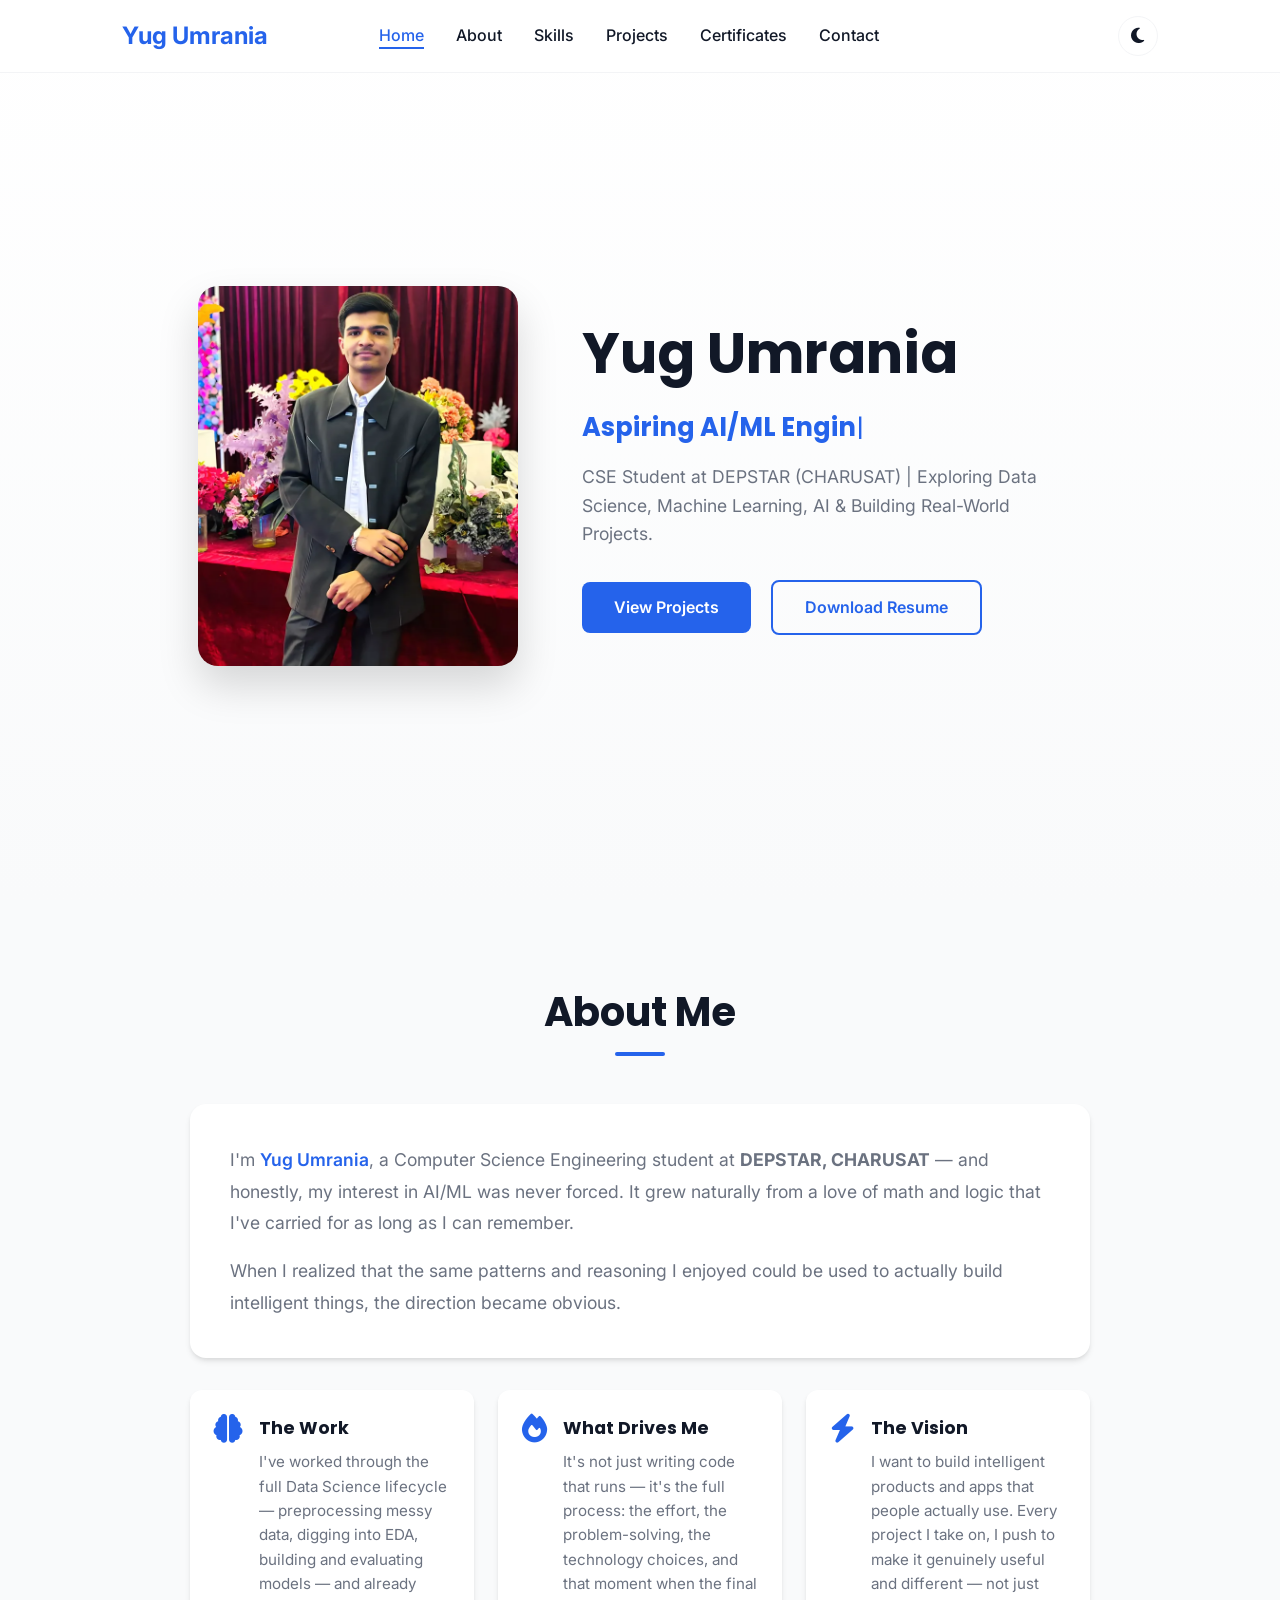
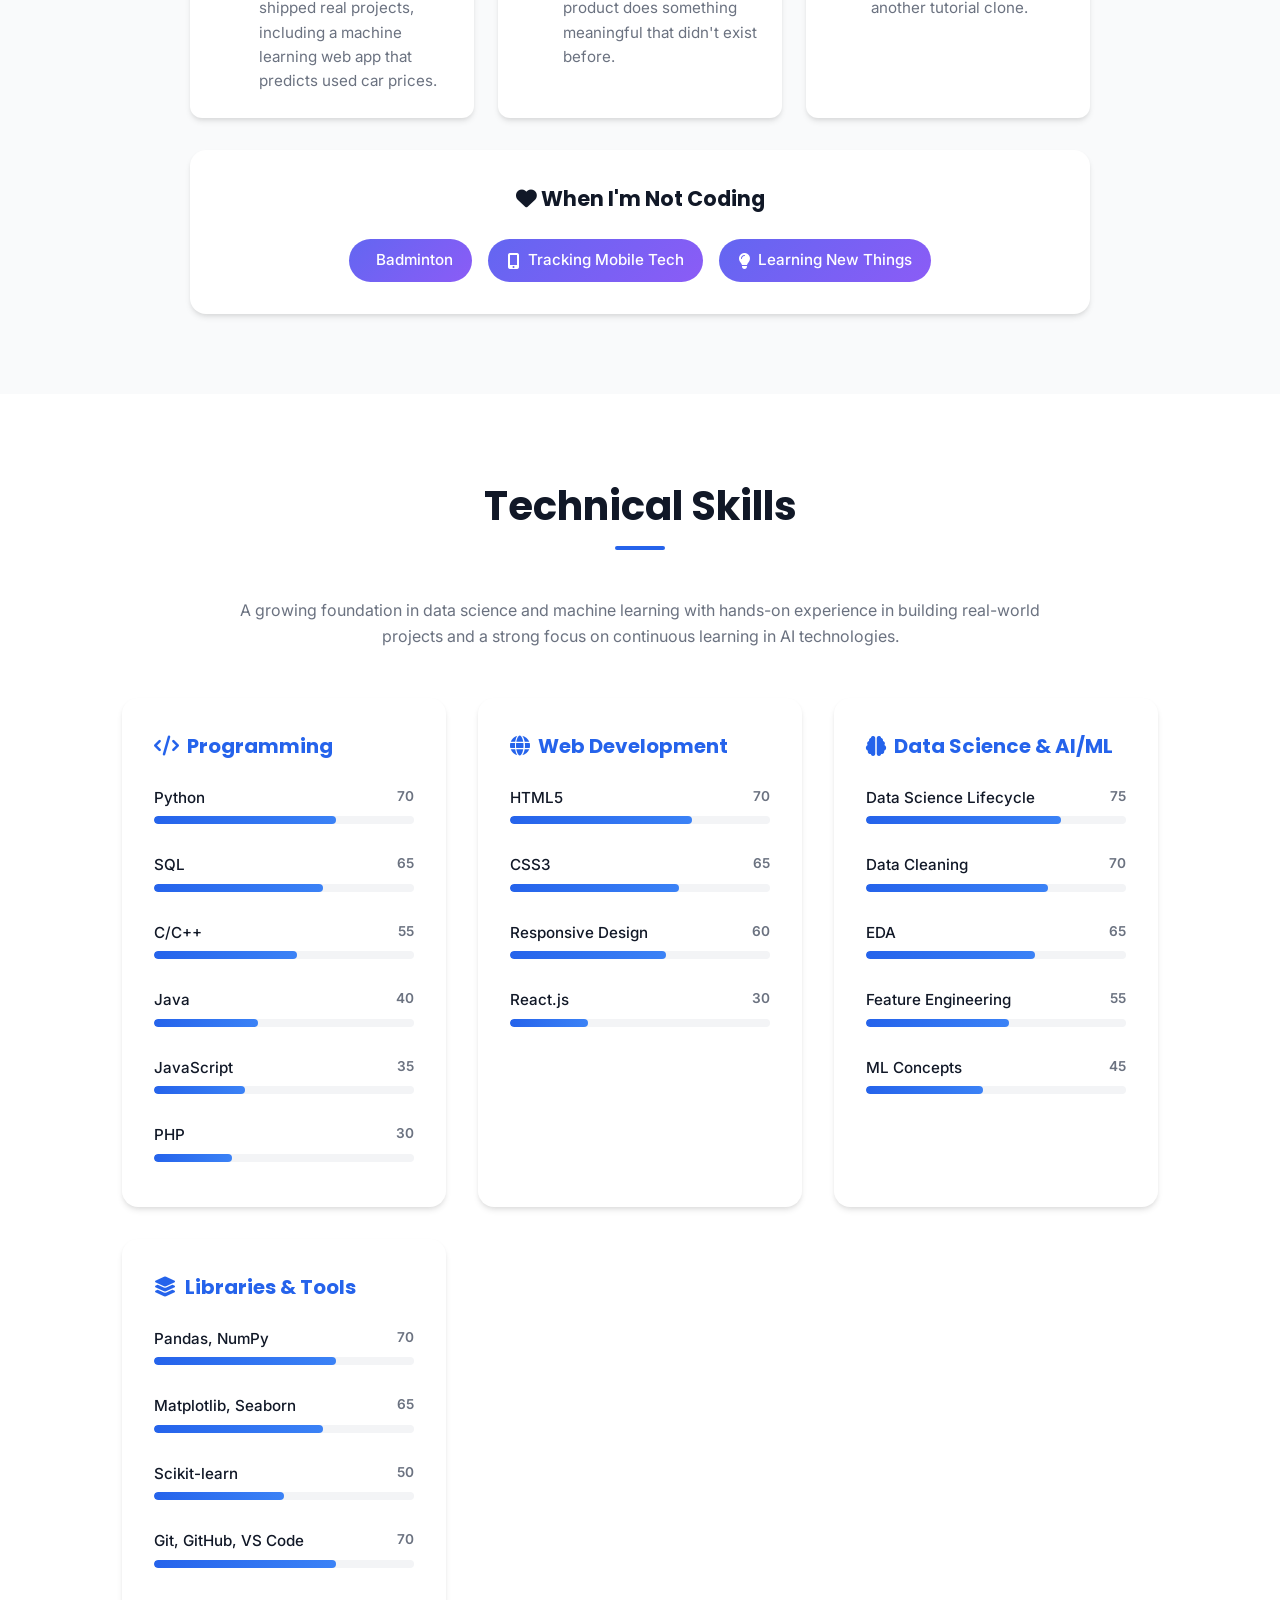
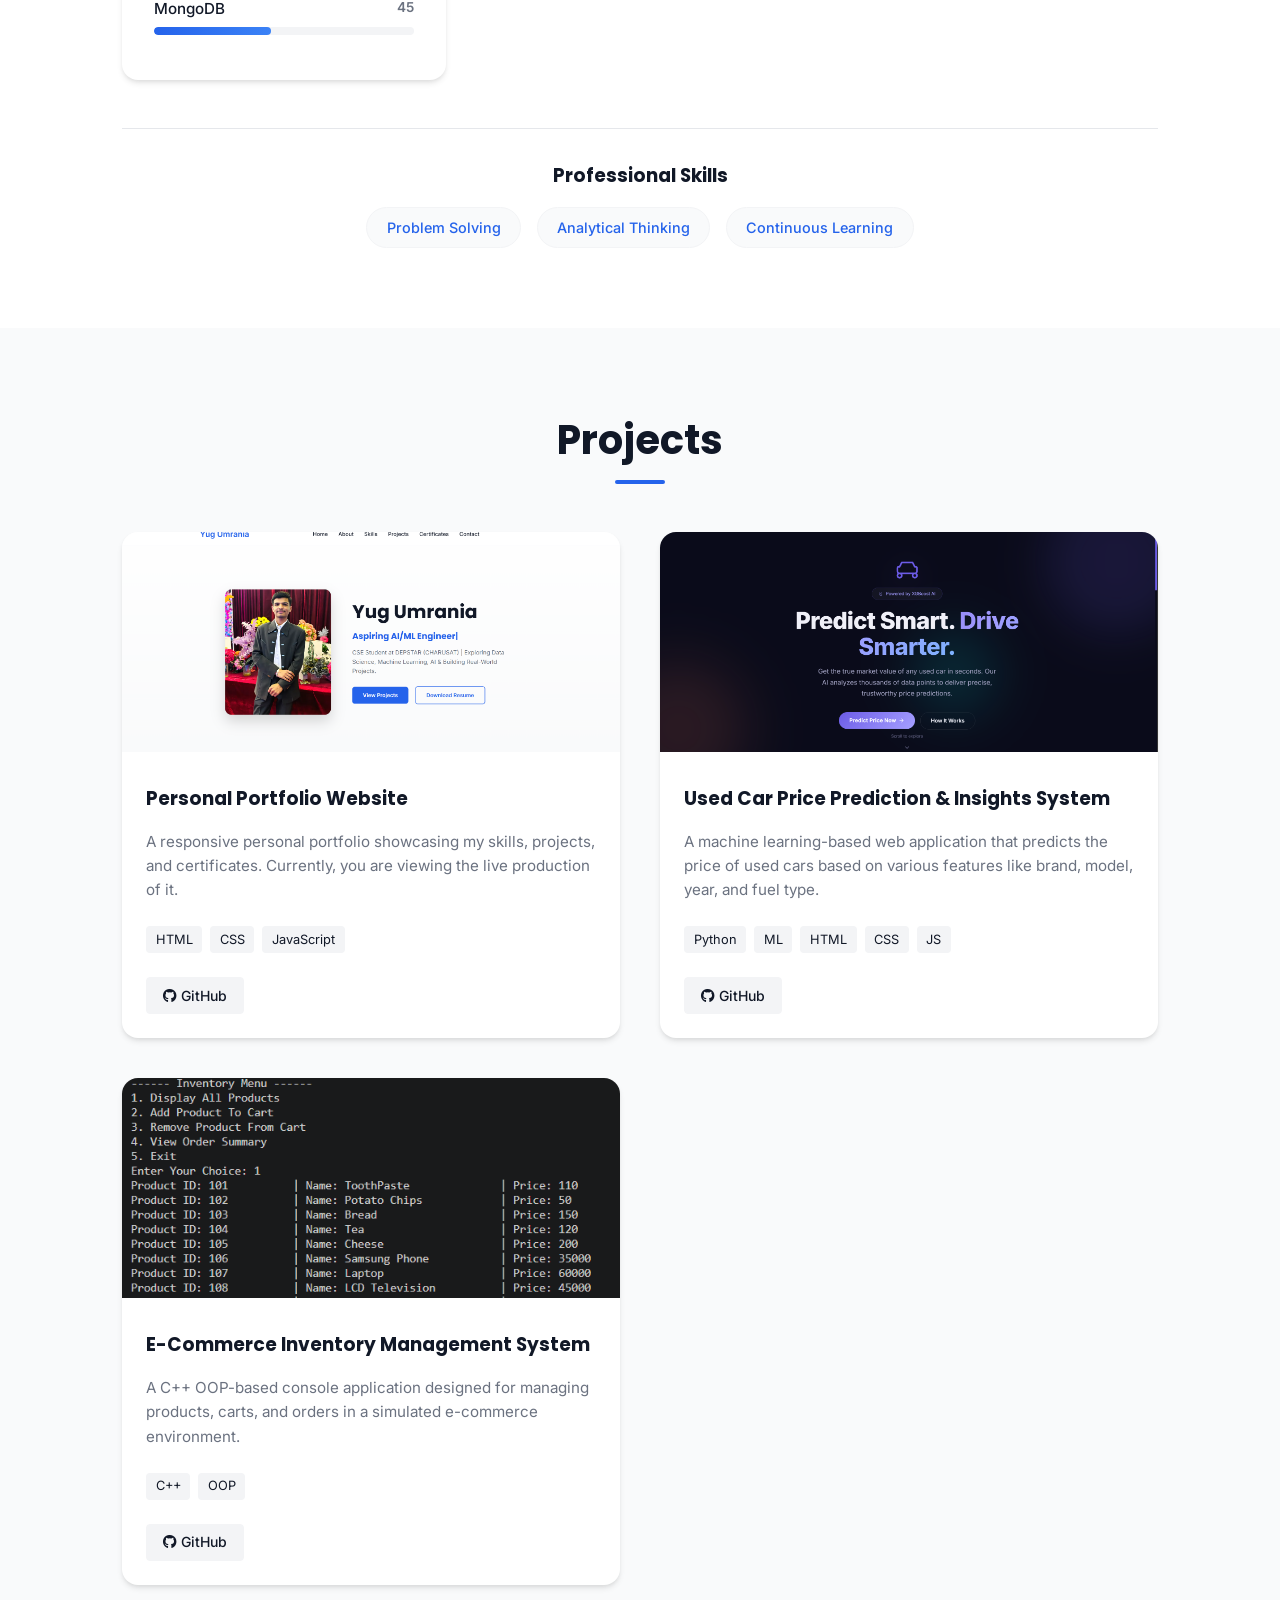
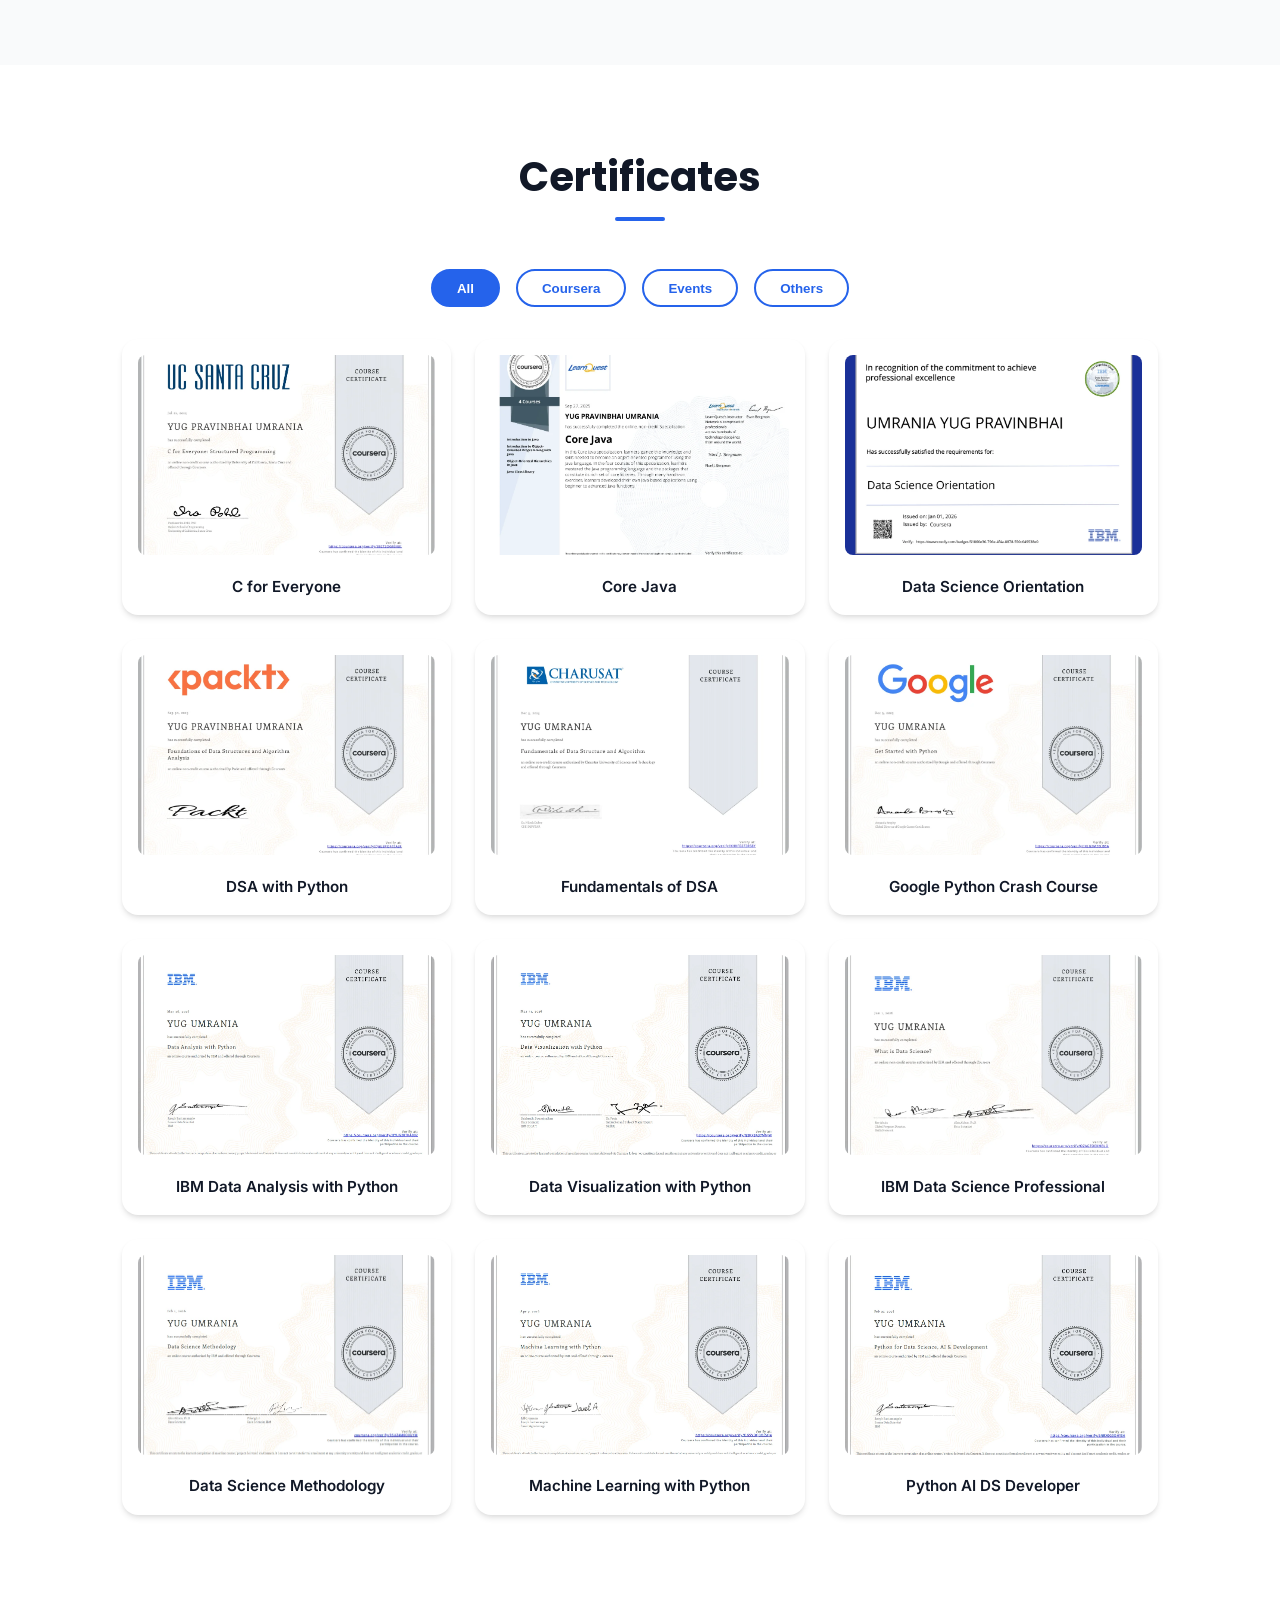
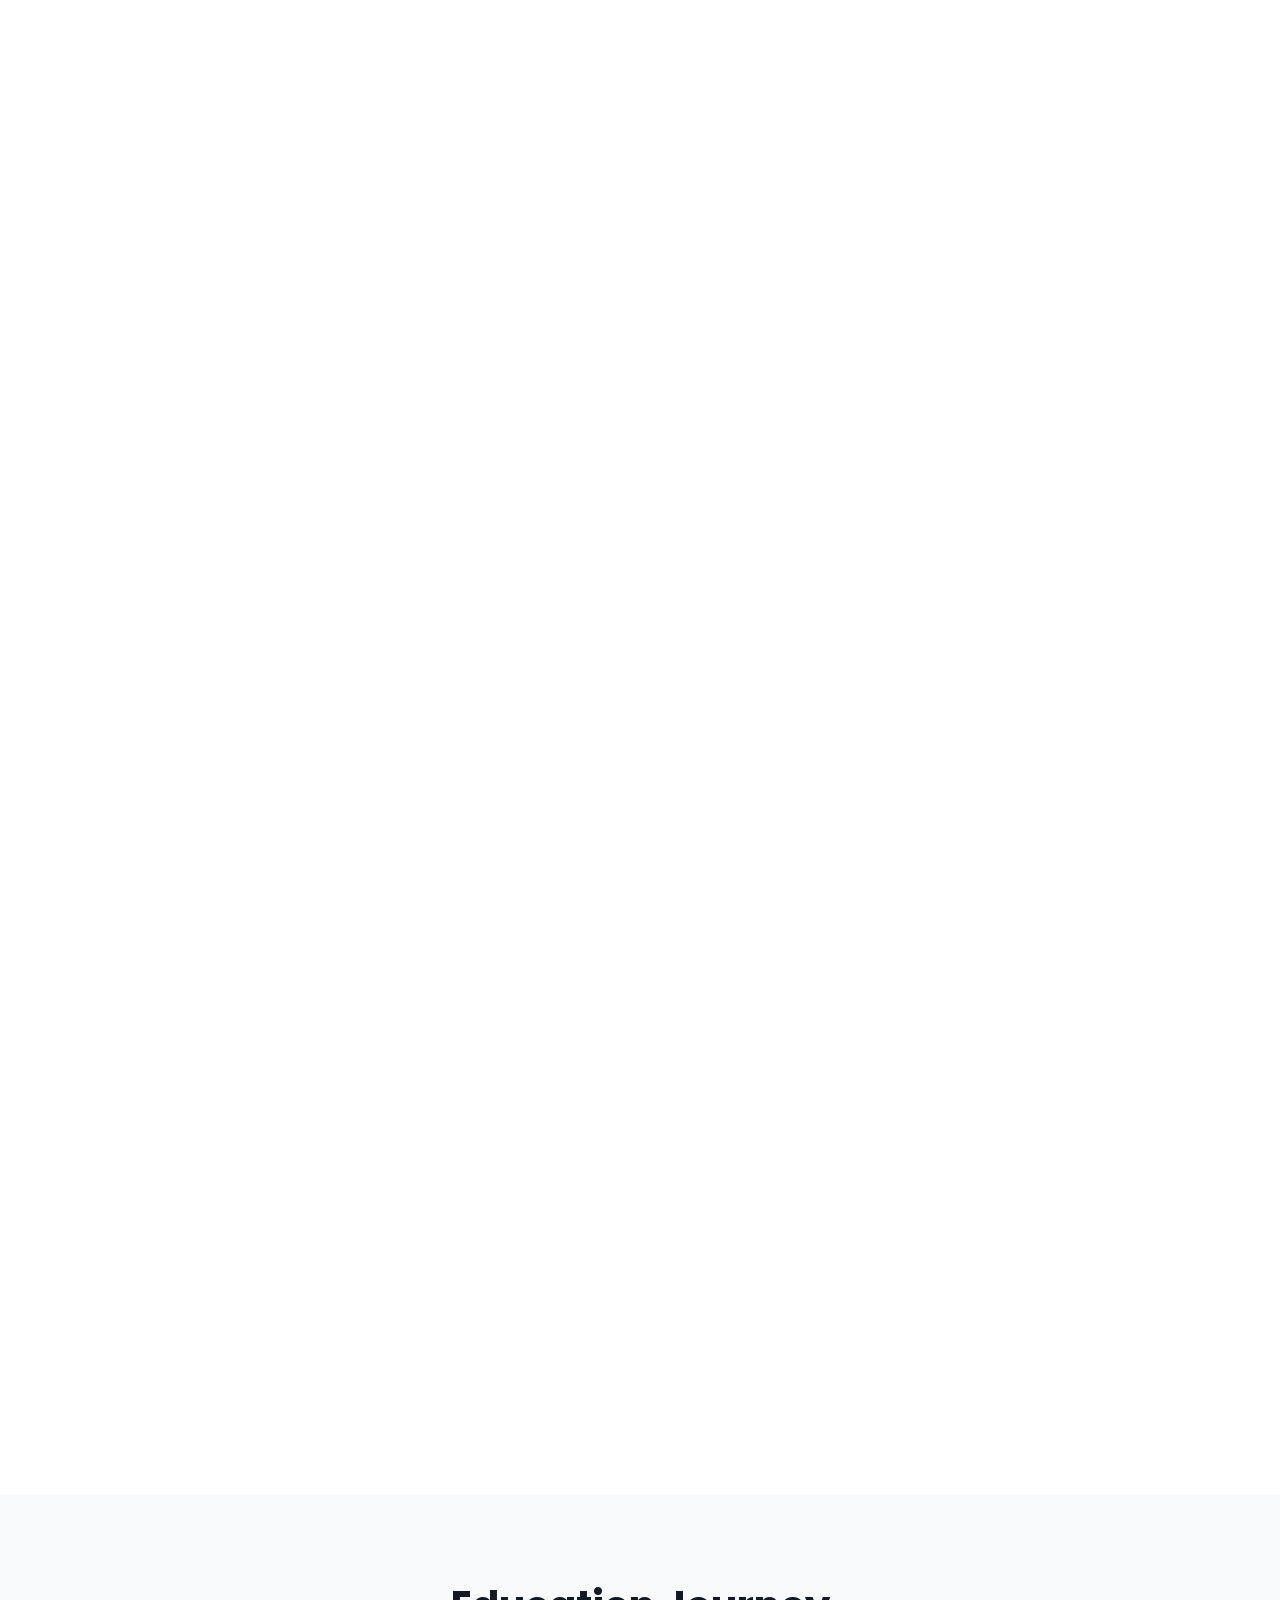
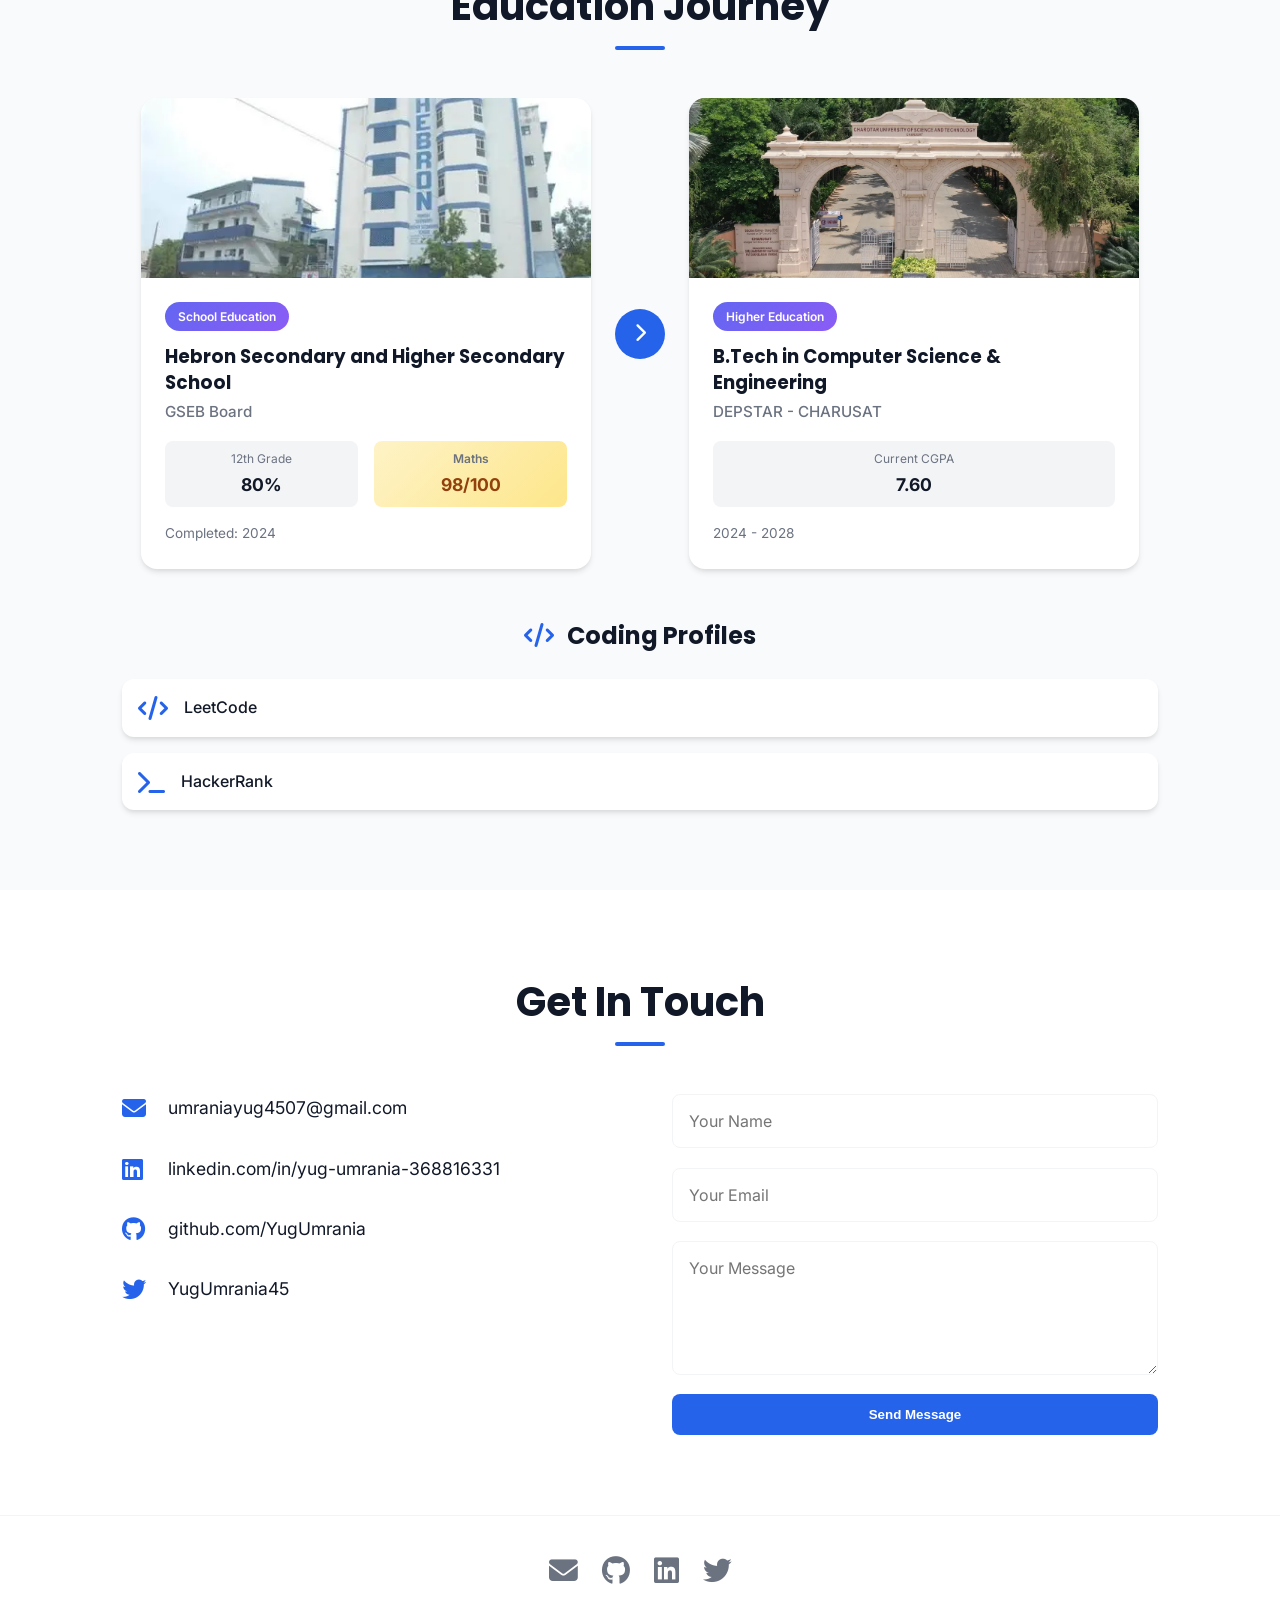
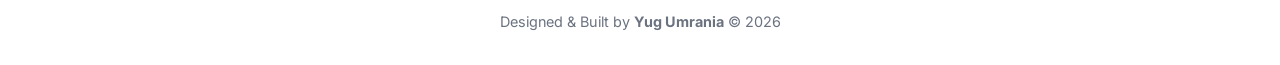
==== index.html @ 465a971e "Move index.html to root directory" ====
<!DOCTYPE html>
<html lang="en">

<head>
    <meta charset="UTF-8">
    <meta name="viewport" content="width=device-width, initial-scale=1.0">
    <title>Yug Umrania | Aspiring AI/ML Engineer</title>

    <!-- SEO Meta Tags -->
    <meta name="description"
        content="Yug Umrania - CSE Student at DEPSTAR (CHARUSAT), Aspiring AI/ML Engineer, Data Science Enthusiast. View projects, skills, and certificates.">
    <meta name="keywords"
        content="Yug Umrania, AI/ML, Data Science, Machine Learning, Portfolio, CSE, CHARUSAT, Developer">
    <meta name="author" content="Yug Umrania">
    <meta name="robots" content="index, follow">

    <!-- Open Graph / Facebook -->
    <meta property="og:type" content="website">
    <meta property="og:url" content="https://yugumrania.netlify.app/">
    <meta property="og:title" content="Yug Umrania | Aspiring AI/ML Engineer">
    <meta property="og:description"
        content="CSE Student at DEPSTAR (CHARUSAT), Aspiring AI/ML Engineer, Data Science Enthusiast. View projects, skills, and certificates.">
    <meta property="og:image" content="https://yugumrania.netlify.app/assets/images/profile.jpeg.webp">

    <!-- Twitter -->
    <meta property="twitter:card" content="summary_large_image">
    <meta property="twitter:url" content="https://yugumrania.netlify.app/">
    <meta property="twitter:title" content="Yug Umrania | Aspiring AI/ML Engineer">
    <meta property="twitter:description"
        content="CSE Student at DEPSTAR (CHARUSAT), Aspiring AI/ML Engineer, Data Science Enthusiast.">
    <meta property="twitter:image" content="https://yugumrania.netlify.app/assets/images/profile.jpeg.webp">

    <!-- Canonical URL -->
    <link rel="canonical" href="https://yugumrania.netlify.app/">
    <link rel="icon" type="image/svg+xml" href="yu-favicon.svg">
    <link rel="apple-touch-icon" href="yu-favicon.svg">
    <!-- Google Fonts -->
    <link rel="preconnect" href="https://fonts.googleapis.com">
    <link rel="preconnect" href="https://fonts.gstatic.com" crossorigin>
    <link
        href="https://fonts.googleapis.com/css2?family=Inter:wght@400;500;600&family=Poppins:wght@600;700&display=swap"
        rel="stylesheet">
    <!-- Font Awesome for Icons -->
    <link rel="stylesheet" href="https://cdnjs.cloudflare.com/ajax/libs/font-awesome/6.4.0/css/all.min.css">
    <link rel="stylesheet" href="css/style.css">
</head>

<body>

    <!-- Navbar -->
    <nav id="navbar">
        <div class="container nav-container">
            <div class="logo">Yug Umrania</div>
            <ul class="nav-links">
                <li><a href="#home">Home</a></li>
                <li><a href="#about">About</a></li>
                <li><a href="#skills">Skills</a></li>
                <li><a href="#projects">Projects</a></li>
                <li><a href="#certificates">Certificates</a></li>
                <li><a href="#contact">Contact</a></li>
            </ul>
            <div class="menu-toggle" id="mobile-menu">
                <span class="bar"></span>
                <span class="bar"></span>
                <span class="bar"></span>
            </div>
            <button class="theme-toggle" id="theme-toggle" aria-label="Toggle dark mode">
                <i class="fas fa-moon"></i>
            </button>
        </div>
    </nav>

    <!-- Hero Section -->
    <section id="home" class="hero">
        <div class="hero-container">
            <div class="hero-img">
                <img src="assets/images/profile.jpeg.webp" alt="Yug Umrania">
            </div>
            <div class="hero-content">
                <h1 class="fade-in">Yug Umrania</h1>
                <h2 class="fade-in"><span id="hero-subtitle"></span><span class="cursor">|</span></h2>
                <p class="fade-in">CSE Student at DEPSTAR (CHARUSAT) | Exploring Data Science, Machine Learning, AI &
                    Building Real-World Projects.</p>
                <div class="hero-btns fade-in">
                    <a href="#projects" class="btn btn-primary">View Projects</a>
                    <a href="assets/resume/resume.pdf" class="btn btn-secondary" download>Download Resume</a>
                </div>
            </div>
    </section>

    <!-- About Me Section -->
    <section id="about" class="about section-alt">
        <div class="container">
            <h2 class="section-title">About Me</h2>
            <div class="about-content">
                <div class="about-card">
                    <p class="about-intro">
                        I'm <span class="highlight">Yug Umrania</span>, a Computer Science Engineering student at
                        <strong>DEPSTAR, CHARUSAT</strong> — and honestly, my interest in AI/ML was never forced.
                        It grew naturally from a love of math and logic that I've carried for as long as I can remember.
                    </p>
                    <p class="about-intro">
                        When I realized that the same patterns and reasoning I enjoyed could be used to actually
                        build intelligent things, the direction became obvious.
                    </p>
                </div>

                <div class="about-highlights">
                    <div class="highlight-item">
                        <i class="fas fa-brain"></i>
                        <div>
                            <h4>The Work</h4>
                            <p>I've worked through the full Data Science lifecycle — preprocessing messy data, digging
                                into EDA, building and evaluating models — and already shipped real projects, including
                                a machine learning web app that predicts used car prices.</p>
                        </div>
                    </div>
                    <div class="highlight-item">
                        <i class="fas fa-fire"></i>
                        <div>
                            <h4>What Drives Me</h4>
                            <p>It's not just writing code that runs — it's the full process: the effort, the
                                problem-solving, the technology choices, and that moment when the final product does
                                something meaningful that didn't exist before.</p>
                        </div>
                    </div>
                    <div class="highlight-item">
                        <i class="fas fa-bolt"></i>
                        <div>
                            <h4>The Vision</h4>
                            <p>I want to build intelligent products and apps that people actually use. Every project I
                                take on, I push to make it genuinely useful and different — not just another tutorial
                                clone.</p>
                        </div>
                    </div>
                </div>

                <div class="about-interests">
                    <h3><i class="fas fa-heart"></i> When I'm Not Coding</h3>
                    <div class="interest-tags">
                        <span class="interest-tag"><i class="fas fa-badminton"></i> Badminton</span>
                        <span class="interest-tag"><i class="fas fa-mobile-alt"></i> Tracking Mobile Tech</span>
                        <span class="interest-tag"><i class="fas fa-lightbulb"></i> Learning New Things</span>
                    </div>
                </div>
            </div>
        </div>
    </section>

    <!-- Skills Section -->
    <section id="skills" class="skills section">
        <div class="container">
            <h2 class="section-title">Technical Skills</h2>
            <p class="skills-subtitle">A growing foundation in data science and machine learning with hands-on
                experience in building real-world projects and a strong focus on continuous learning in AI technologies.
            </p>

            <div class="skills-grid">
                <!-- Programming -->
                <div class="skill-card">
                    <h3><i class="fas fa-code"></i> Programming</h3>
                    <ul class="skill-list">
                        <li>
                            <span class="skill-name" data-progress="70">Python</span>
                            <div class="skill-bar">
                                <div class="skill-progress" data-progress="70"></div>
                            </div>
                        </li>
                        <li>
                            <span class="skill-name" data-progress="65">SQL</span>
                            <div class="skill-bar">
                                <div class="skill-progress" data-progress="65"></div>
                            </div>
                        </li>
                        <li>
                            <span class="skill-name" data-progress="55">C/C++</span>
                            <div class="skill-bar">
                                <div class="skill-progress" data-progress="55"></div>
                            </div>
                        </li>
                        <li>
                            <span class="skill-name" data-progress="40">Java</span>
                            <div class="skill-bar">
                                <div class="skill-progress" data-progress="40"></div>
                            </div>
                        </li>
                        <li>
                            <span class="skill-name" data-progress="35">JavaScript</span>
                            <div class="skill-bar">
                                <div class="skill-progress" data-progress="35"></div>
                            </div>
                        </li>
                        <li>
                            <span class="skill-name" data-progress="30">PHP</span>
                            <div class="skill-bar">
                                <div class="skill-progress" data-progress="30"></div>
                            </div>
                        </li>
                    </ul>
                </div>

                <!-- Web Dev -->
                <div class="skill-card">
                    <h3><i class="fas fa-globe"></i> Web Development</h3>
                    <ul class="skill-list">
                        <li>
                            <span class="skill-name" data-progress="70">HTML5</span>
                            <div class="skill-bar">
                                <div class="skill-progress" data-progress="70"></div>
                            </div>
                        </li>
                        <li>
                            <span class="skill-name" data-progress="65">CSS3</span>
                            <div class="skill-bar">
                                <div class="skill-progress" data-progress="65"></div>
                            </div>
                        </li>
                        <li>
                            <span class="skill-name" data-progress="60">Responsive Design</span>
                            <div class="skill-bar">
                                <div class="skill-progress" data-progress="60"></div>
                            </div>
                        </li>
                        <li>
                            <span class="skill-name" data-progress="30">React.js</span>
                            <div class="skill-bar">
                                <div class="skill-progress" data-progress="30"></div>
                            </div>
                        </li>
                    </ul>
                </div>

                <!-- Data Science -->
                <div class="skill-card">
                    <h3><i class="fas fa-brain"></i> Data Science & AI/ML</h3>
                    <ul class="skill-list">
                        <li>
                            <span class="skill-name" data-progress="75">Data Science Lifecycle</span>
                            <div class="skill-bar">
                                <div class="skill-progress" data-progress="75"></div>
                            </div>
                        </li>
                        <li>
                            <span class="skill-name" data-progress="70">Data Cleaning</span>
                            <div class="skill-bar">
                                <div class="skill-progress" data-progress="70"></div>
                            </div>
                        </li>
                        <li>
                            <span class="skill-name" data-progress="65">EDA</span>
                            <div class="skill-bar">
                                <div class="skill-progress" data-progress="65"></div>
                            </div>
                        </li>
                        <li>
                            <span class="skill-name" data-progress="55">Feature Engineering</span>
                            <div class="skill-bar">
                                <div class="skill-progress" data-progress="55"></div>
                            </div>
                        </li>
                        <li>
                            <span class="skill-name" data-progress="45">ML Concepts</span>
                            <div class="skill-bar">
                                <div class="skill-progress" data-progress="45"></div>
                            </div>
                        </li>
                    </ul>
                </div>

                <!-- Libraries -->
                <div class="skill-card">
                    <h3><i class="fas fa-layer-group"></i> Libraries & Tools</h3>
                    <ul class="skill-list">
                        <li>
                            <span class="skill-name" data-progress="70">Pandas, NumPy</span>
                            <div class="skill-bar">
                                <div class="skill-progress" data-progress="70"></div>
                            </div>
                        </li>
                        <li>
                            <span class="skill-name" data-progress="65">Matplotlib, Seaborn</span>
                            <div class="skill-bar">
                                <div class="skill-progress" data-progress="65"></div>
                            </div>
                        </li>
                        <li>
                            <span class="skill-name" data-progress="50">Scikit-learn</span>
                            <div class="skill-bar">
                                <div class="skill-progress" data-progress="50"></div>
                            </div>
                        </li>
                        <li>
                            <span class="skill-name" data-progress="70">Git, GitHub, VS Code</span>
                            <div class="skill-bar">
                                <div class="skill-progress" data-progress="70"></div>
                            </div>
                        </li>
                        <li>
                            <span class="skill-name" data-progress="45">MongoDB</span>
                            <div class="skill-bar">
                                <div class="skill-progress" data-progress="45"></div>
                            </div>
                        </li>
                    </ul>
                </div>
            </div>

            <div class="professional-skills">
                <h3>Professional Skills</h3>
                <div class="skill-tags">
                    <span>Problem Solving</span>
                    <span>Analytical Thinking</span>
                    <span>Continuous Learning</span>
                </div>
            </div>
        </div>
    </section>

    <!-- Projects Section -->
    <section id="projects" class="projects section-alt">
        <div class="container">
            <h2 class="section-title">Projects</h2>
            <div class="projects-grid">
                <!-- Project 3 - Portfolio -->
                <div class="project-card">
                    <div class="project-img">
                        <img src="assets/images/Portfolio_image.png" alt="Portfolio Website">
                    </div>
                    <div class="project-info">
                        <h3>Personal Portfolio Website</h3>
                        <p>A responsive personal portfolio showcasing my skills, projects, and certificates. Currently,
                            you are viewing the live production of it.</p>
                        <div class="tech-stack">
                            <span>HTML</span><span>CSS</span><span>JavaScript</span>
                        </div>
                        <div class="project-links">
                            <a href="https://github.com/YugUmrania/portfolio" class="btn-small"><i
                                    class="fab fa-github"></i> GitHub</a>
                        </div>
                    </div>
                </div>
                <!-- Project 2 -->
                <div class="project-card">
                    <div class="project-img">
                        <img src="assets/images/project_cardeal.png" alt="Used Car Prediction Project">
                    </div>
                    <div class="project-info">
                        <h3>Used Car Price Prediction & Insights System</h3>
                        <p>A machine learning-based web application that predicts the price of used cars based on
                            various features like brand, model, year, and fuel type.</p>
                        <div class="tech-stack">
                            <span>Python</span><span>ML</span><span>HTML</span><span>CSS</span><span>JS</span>
                        </div>
                        <div class="project-links">
                            <a href="https://github.com/YugUmrania/Used-Car-Price-Prediction-and-Insights-System"
                                class="btn-small"><i class="fab fa-github"></i> GitHub</a>
                        </div>
                    </div>
                </div>
                <!-- Project 1 -->
                <div class="project-card">
                    <div class="project-img">
                        <img src="assets/images/E_Commerce.png" alt="Inventory Management Project">
                    </div>
                    <div class="project-info">
                        <h3>E-Commerce Inventory Management System</h3>
                        <p>A C++ OOP-based console application designed for managing products, carts, and orders in a
                            simulated e-commerce environment.</p>
                        <div class="tech-stack">
                            <span>C++</span><span>OOP</span>
                        </div>
                        <div class="project-links">
                            <a href="https://github.com/YugUmrania/E---Commerce-Inventory-Management-System"
                                class="btn-small"><i class="fab fa-github"></i> GitHub</a>
                        </div>
                    </div>
                </div>
            </div>
        </div>
    </section>

    <!-- Certificates Section -->
    <section id="certificates" class="certificates section">
        <div class="container">
            <h2 class="section-title">Certificates</h2>
            <div class="cert-filter">
                <button class="filter-btn active" data-filter="all">All</button>
                <button class="filter-btn" data-filter="coursera">Coursera</button>
                <button class="filter-btn" data-filter="events">Events</button>
                <button class="filter-btn" data-filter="others">Others</button>
            </div>
            <div class="cert-grid">
                <!-- Coursera Certificates -->
                <div class="cert-card" data-category="coursera">
                    <img src="assets/images/certificates/Coursera/C_for_Everyone.png.webp" loading="lazy"
                        alt="C for Everyone" onclick="openLightbox(this)">
                    <div class="cert-name">C for Everyone</div>
                </div>
                <div class="cert-card" data-category="coursera">
                    <img src="assets/images/certificates/Coursera/Core Java.png.webp" loading="lazy" alt="Core Java"
                        onclick="openLightbox(this)">
                    <div class="cert-name">Core Java</div>
                </div>
                <div class="cert-card" data-category="coursera">
                    <img src="assets/images/certificates/Coursera/DS_orientation.png.webp" loading="lazy"
                        alt="DS Orientation" onclick="openLightbox(this)">
                    <div class="cert-name">Data Science Orientation</div>
                </div>
                <div class="cert-card" data-category="coursera">
                    <img src="assets/images/certificates/Coursera/DSA_packt.png.webp" loading="lazy" alt="DSA Packt"
                        onclick="openLightbox(this)">
                    <div class="cert-name">DSA with Python</div>
                </div>
                <div class="cert-card" data-category="coursera">
                    <img src="assets/images/certificates/Coursera/funda_dsa.png.webp" loading="lazy"
                        alt="Fundamentals of DSA" onclick="openLightbox(this)">
                    <div class="cert-name">Fundamentals of DSA</div>
                </div>
                <div class="cert-card" data-category="coursera">
                    <img src="assets/images/certificates/Coursera/Google_get_started_python.png.webp" loading="lazy"
                        alt="Google Python" onclick="openLightbox(this)">
                    <div class="cert-name">Google Python Crash Course</div>
                </div>
                <div class="cert-card" data-category="coursera">
                    <img src="assets/images/certificates/Coursera/IBM_data_analysis_py.png.webp" loading="lazy"
                        alt="IBM Data Analysis" onclick="openLightbox(this)">
                    <div class="cert-name">IBM Data Analysis with Python</div>
                </div>
                <div class="cert-card" data-category="coursera">
                    <img src="assets/images/certificates/Coursera/IBM_data_visual_py.png.webp" loading="lazy"
                        alt="IBM Data Visualization" onclick="openLightbox(this)">
                    <div class="cert-name">Data Visualization with Python</div>
                </div>
                <div class="cert-card" data-category="coursera">
                    <img src="assets/images/certificates/Coursera/IBM_dataScience.png.webp" loading="lazy"
                        alt="IBM Data Science" onclick="openLightbox(this)">
                    <div class="cert-name">IBM Data Science Professional</div>
                </div>
                <div class="cert-card" data-category="coursera">
                    <img src="assets/images/certificates/Coursera/IBM_ds_methodolgy.png.webp" loading="lazy"
                        alt="IBM DS Methodology" onclick="openLightbox(this)">
                    <div class="cert-name">Data Science Methodology</div>
                </div>
                <div class="cert-card" data-category="coursera">
                    <img src="assets/images/certificates/Coursera/IBM_ML_with_py.png.webp" loading="lazy"
                        alt="IBM ML with Python" onclick="openLightbox(this)">
                    <div class="cert-name">Machine Learning with Python</div>
                </div>
                <div class="cert-card" data-category="coursera">
                    <img src="assets/images/certificates/Coursera/IBM_py_ai_ds_develop.png.webp" loading="lazy"
                        alt="IBM AI DS Developer" onclick="openLightbox(this)">
                    <div class="cert-name">Python AI DS Developer</div>
                </div>
                <div class="cert-card" data-category="coursera">
                    <img src="assets/images/certificates/Coursera/IBM_py_projectds.png.webp" loading="lazy"
                        alt="IBM Project DS" onclick="openLightbox(this)">
                    <div class="cert-name">Python for Data Science Project</div>
                </div>
                <div class="cert-card" data-category="coursera">
                    <img src="assets/images/certificates/Coursera/IBM_tools_for_ds.png.webp" loading="lazy"
                        alt="IBM Tools for DS" onclick="openLightbox(this)">
                    <div class="cert-name">Tools for Data Science</div>
                </div>
                <div class="cert-card" data-category="coursera">
                    <img src="assets/images/certificates/Coursera/SE.png.webp" loading="lazy" alt="Software Engineering"
                        onclick="openLightbox(this)">
                    <div class="cert-name">Software Engineering</div>
                </div>
                <div class="cert-card" data-category="coursera">
                    <img src="assets/images/certificates/Coursera/Webapp_built_PHP.png.webp" loading="lazy"
                        alt="Web App with PHP" onclick="openLightbox(this)">
                    <div class="cert-name">Web App with PHP</div>
                </div>

                <!-- Events Certificates -->
                <div class="cert-card" data-category="events">
                    <img src="assets/images/certificates/Events/AI-Workshop.png.webp" loading="lazy" alt="AI Workshop"
                        onclick="openLightbox(this)">
                    <div class="cert-name">AI Workshop</div>
                </div>
                <div class="cert-card" data-category="events">
                    <img src="assets/images/certificates/Events/Beam_Bender_NonTech.png.webp" loading="lazy"
                        alt="Beam Bender NonTech" onclick="openLightbox(this)">
                    <div class="cert-name">Beam Bender Non-Tech</div>
                </div>
                <div class="cert-card" data-category="events">
                    <img src="assets/images/certificates/Events/Code_Quest.png.webp" loading="lazy" alt="Code Quest"
                        onclick="openLightbox(this)">
                    <div class="cert-name">Code Quest</div>
                </div>
                <div class="cert-card" data-category="events">
                    <img src="assets/images/certificates/Events/Quantum_Computing.png.webp" loading="lazy"
                        alt="Quantum Computing" onclick="openLightbox(this)">
                    <div class="cert-name">Quantum Computing</div>
                </div>

                <!-- Others Certificates -->
                <div class="cert-card" data-category="others">
                    <img src="assets/images/certificates/Others Certificate/AVLON_Cullinary_art.png.webp" loading="lazy"
                        alt="Culinary Art" onclick="openLightbox(this)">
                    <div class="cert-name">Culinary Arts</div>
                </div>
                <div class="cert-card" data-category="others">
                    <img src="assets/images/certificates/Others Certificate/Bug_arena.png.webp" loading="lazy"
                        alt="Bug Arena" onclick="openLightbox(this)">
                    <div class="cert-name">Bug Arena</div>
                </div>
                <div class="cert-card" data-category="others">
                    <img src="assets/images/certificates/Others Certificate/Edunet_Foundation_Greenskills_AI.png.webp"
                        loading="lazy" alt="Edunet AI" onclick="openLightbox(this)">
                    <div class="cert-name">Edunet AI Foundation</div>
                </div>
                <div class="cert-card" data-category="others">
                    <img src="assets/images/certificates/Others Certificate/LINGAYS_Banking_Finance.png.webp"
                        loading="lazy" alt="Banking & Finance" onclick="openLightbox(this)">
                    <div class="cert-name">Banking & Finance</div>
                </div>
                <div class="cert-card" data-category="others">
                    <img src="assets/images/certificates/Others Certificate/SQL_Island.png.webp" loading="lazy"
                        alt="SQL Island" onclick="openLightbox(this)">
                    <div class="cert-name">SQL Island</div>
                </div>
                <div class="cert-card" data-category="others">
                    <img src="assets/images/certificates/Others Certificate/Tata_Crucible.png.webp" loading="lazy"
                        alt="Tata Crucible" onclick="openLightbox(this)">
                    <div class="cert-name">Tata Crucible</div>
                </div>
                <div class="cert-card" data-category="others">
                    <img src="assets/images/certificates/Others Certificate/Unstop_management.png.webp" loading="lazy"
                        alt="Unstop Management" onclick="openLightbox(this)">
                    <div class="cert-name">Unstop Management</div>
                </div>
            </div>
        </div>
    </section>

    <!-- Lightbox for certificate viewing -->
    <div class="lightbox" id="lightbox" onclick="closeLightbox()">
        <img id="lightbox-img" src="" alt="Certificate">
    </div>

    <!-- Education & Coding Profiles -->
    <section id="education" class="education section-alt">
        <div class="container">
            <h2 class="section-title">Education Journey</h2>

            <div class="education-horizontal">
                <!-- School -->
                <div class="edu-card-full">
                    <div class="edu-img-full">
                        <img src="assets/images/Hebron_School.webp" alt="Hebron Secondary and Higher Secondary School">
                    </div>
                    <div class="edu-info-full">
                        <span class="edu-badge">School Education</span>
                        <h3>Hebron Secondary and Higher Secondary School</h3>
                        <p class="edu-sub">GSEB Board</p>
                        <div class="edu-stats">
                            <div class="stat-item">
                                <span class="stat-label">12th Grade</span>
                                <span class="stat-value">80%</span>
                            </div>
                            <div class="stat-item highlight">
                                <span class="stat-label">Maths</span>
                                <span class="stat-value">98/100</span>
                            </div>
                        </div>
                        <p class="edu-date">Completed: 2024</p>
                    </div>
                </div>

                <!-- Arrow -->
                <div class="edu-arrow">
                    <i class="fas fa-chevron-right"></i>
                </div>

                <!-- College -->
                <div class="edu-card-full">
                    <div class="edu-img-full">
                        <img src="assets/images/CHARUSAT_GATE.webp" alt="DEPSTAR - CHARUSAT">
                    </div>
                    <div class="edu-info-full">
                        <span class="edu-badge">Higher Education</span>
                        <h3>B.Tech in Computer Science & Engineering</h3>
                        <p class="edu-sub">DEPSTAR - CHARUSAT</p>
                        <div class="edu-stats">
                            <div class="stat-item">
                                <span class="stat-label">Current CGPA</span>
                                <span class="stat-value">7.60</span>
                            </div>
                        </div>
                        <p class="edu-date">2024 - 2028</p>
                    </div>
                </div>
            </div>

            <div class="coding-profiles">
                <h3><i class="fas fa-code"></i> Coding Profiles</h3>
                <div class="profile-links">
                    <a href="https://leetcode.com/u/YugUmrania07" target="_blank" class="profile-badge"><i
                            class="fas fa-code"></i> LeetCode</a>
                    <a href="https://hackerrank.com/profile/24dcs140" target="_blank" class="profile-badge"><i
                            class="fas fa-terminal"></i> HackerRank</a>
                </div>
            </div>
        </div>
    </section>

    <!-- Contact Section -->
    <section id="contact" class="contact section">
        <div class="container">
            <h2 class="section-title">Get In Touch</h2>
            <div class="contact-wrapper">
                <div class="contact-info">
                    <div class="info-item">
                        <i class="fas fa-envelope"></i>
                        <span>umraniayug4507@gmail.com</span>
                    </div>
                    <div class="info-item">
                        <i class="fab fa-linkedin"></i>
                        <a href="https://linkedin.com/in/yug-umrania-368816331"
                            target="_blank">linkedin.com/in/yug-umrania-368816331</a>
                    </div>
                    <div class="info-item">
                        <i class="fab fa-github"></i>
                        <a href="https://github.com/YugUmrania" target="_blank">github.com/YugUmrania</a>
                    </div>
                    <div class="info-item">
                        <i class="fab fa-twitter"></i>
                        <a href="https://x.com/YugUmrania45" target="_blank">YugUmrania45</a>
                    </div>
                </div>

                <form class="contact-form" id="contactForm" name="contact" method="POST" data-netlify="true">
                    <input type="hidden" name="form-name" value="contact">
                    <input type="text" id="name" name="name" placeholder="Your Name" required>
                    <input type="email" id="email" name="email" placeholder="Your Email" required>
                    <textarea id="message" name="message" placeholder="Your Message" rows="5" required></textarea>
                    <button type="submit" class="btn btn-primary">Send Message</button>
                </form>
                <div class="thank-you-message" id="thankYouMessage" style="display: none;">
                    <div class="thank-you-content">
                        <i class="fas fa-check-circle"></i>
                        <h3>Thank You!</h3>
                        <p>Thanks for connecting with me, <span id="thankYouName"></span>!</p>
                        <p>I've received your message and will get back to you soon.</p>
                        <button type="button" class="btn btn-secondary" onclick="resetForm()">Send Another
                            Message</button>
                    </div>
                </div>
            </div>
        </div>
    </section>

    <!-- Footer -->
    <footer class="footer">
        <div class="container">
            <div class="footer-social">
                <a href="mailto:umraniayug4507@gmail.com" target="_blank" aria-label="Email">
                    <i class="fas fa-envelope"></i></a>
                <a href="https://github.com/YugUmrania" target="_blank" aria-label="GitHub">
                    <i class="fab fa-github"></i></a>
                <a href="https://linkedin.com/in/yug-umrania-368816331" target="_blank" aria-label="LinkedIn">
                    <i class="fab fa-linkedin"></i></a>
                <a href="https://x.com/YugUmrania45" target="_blank" aria-label="Twitter">
                    <i class="fab fa-twitter"></i></a>
            </div>
            <p>Designed & Built by <strong>Yug Umrania</strong> &copy; 2026</p>
        </div>
    </footer>

    <!-- Back to Top Button -->
    <button class="back-to-top" id="backToTop" aria-label="Back to top">
        <i class="fas fa-arrow-up"></i>
    </button>

    <script src="js/script.js"></script>
    <script>
        // Typing Effect Configuration
        const phrases = [
            "Aspiring AI/ML Engineer",
            "Data Science Enthusiast",
            "CSE Student at CHARUSAT"
        ];
        let phraseIndex = 0;
        let charIndex = 0;
        let isDeleting = false;
        let typingSpeed = 100;
        const deleteSpeed = 50;
        const pauseTime = 2000;

        function typeEffect() {
            const currentPhrase = phrases[phraseIndex];
            const heroSubtitle = document.getElementById('hero-subtitle');

            if (isDeleting) {
                heroSubtitle.textContent = currentPhrase.substring(0, charIndex - 1);
                charIndex--;
                typingSpeed = deleteSpeed;
            } else {
                heroSubtitle.textContent = currentPhrase.substring(0, charIndex + 1);
                charIndex++;
                typingSpeed = 100;
            }

            if (!isDeleting && charIndex === currentPhrase.length) {
                typingSpeed = pauseTime;
                isDeleting = true;
            } else if (isDeleting && charIndex === 0) {
                isDeleting = false;
                phraseIndex = (phraseIndex + 1) % phrases.length;
                typingSpeed = 500;
            }

            setTimeout(typeEffect, typingSpeed);
        }

        document.addEventListener('DOMContentLoaded', typeEffect);
    </script>
    <script>
        function openLightbox(imgElement) {
            const lightbox = document.getElementById('lightbox');
            const lightboxImg = document.getElementById('lightbox-img');
            lightboxImg.src = imgElement.src;
            lightbox.classList.add('active');
        }
        function closeLightbox() {
            document.getElementById('lightbox').classList.remove('active');
        }
        document.addEventListener('keydown', function (e) {
            if (e.key === 'Escape') closeLightbox();
        });
    </script>
    <script>
        // Theme Toggle
        const themeToggle = document.getElementById('theme-toggle');
        const html = document.documentElement;

        // Check for saved theme preference or system preference
        const savedTheme = localStorage.getItem('theme');
        const systemPrefersDark = window.matchMedia('(prefers-color-scheme: dark)').matches;

        if (savedTheme === 'dark' || (!savedTheme && systemPrefersDark)) {
            html.setAttribute('data-theme', 'dark');
            themeToggle.innerHTML = '<i class="fas fa-sun"></i>';
        }

        themeToggle.addEventListener('click', () => {
            const currentTheme = html.getAttribute('data-theme');
            const newTheme = currentTheme === 'dark' ? 'light' : 'dark';

            if (newTheme === 'dark') {
                html.setAttribute('data-theme', 'dark');
                localStorage.setItem('theme', 'dark');
                themeToggle.innerHTML = '<i class="fas fa-sun"></i>';
            } else {
                html.removeAttribute('data-theme');
                localStorage.setItem('theme', 'light');
                themeToggle.innerHTML = '<i class="fas fa-moon"></i>';
            }
        });

        // Back to Top Button
        const backToTop = document.getElementById('backToTop');

        window.addEventListener('scroll', () => {
            if (window.scrollY > 300) {
                backToTop.classList.add('visible');
            } else {
                backToTop.classList.remove('visible');
            }
        });

        backToTop.addEventListener('click', () => {
            window.scrollTo({ top: 0, behavior: 'smooth' });
        });

        // Skill Progress Bars Animation
        const skillObserver = new IntersectionObserver((entries) => {
            entries.forEach(entry => {
                if (entry.isIntersecting) {
                    const progressBars = entry.target.querySelectorAll('.skill-progress');
                    progressBars.forEach(bar => {
                        const progress = bar.getAttribute('data-progress');
                        bar.style.setProperty('--progress', progress + '%');
                        bar.style.width = progress + '%';
                    });
                }
            });
        }, { threshold: 0.5 });

        document.querySelectorAll('.skill-card').forEach(card => {
            skillObserver.observe(card);
        });
    </script>
</body>

</html>
---- css/style.css ----
:root {
    --background: #ffffff;
    --section-alt: #f9fafb;
    --primary: #2563eb;
    --primary-hover: #1d4ed8;
    --text-main: #111827;
    --text-sub: #6b7280;
    --white: #ffffff;
    --shadow: 0 4px 6px -1px rgba(0, 0, 0, 0.1), 0 2px 4px -1px rgba(0, 0, 0, 0.06);
    --shadow-lg: 0 10px 15px -3px rgba(0, 0, 0, 0.1), 0 4px 6px -2px rgba(0, 0, 0, 0.05);
    --transition: all 0.3s ease;
    --navbar-bg: rgba(255, 255, 255, 0.95);
    --border-color: #f3f4f6;
    --tech-stack-bg: #f3f4f6;
    --stat-bg: #f3f4f6;
}

[data-theme="dark"] {
    --background: #111827;
    --section-alt: #1f2937;
    --text-main: #f9fafb;
    --text-sub: #9ca3af;
    --white: #1f2937;
    --shadow: 0 4px 6px -1px rgba(0, 0, 0, 0.3), 0 2px 4px -1px rgba(0, 0, 0, 0.2);
    --shadow-lg: 0 10px 15px -3px rgba(0, 0, 0, 0.3), 0 4px 6px -2px rgba(0, 0, 0, 0.2);
    --navbar-bg: rgba(17, 24, 39, 0.95);
    --border-color: #374151;
    --tech-stack-bg: #374151;
    --stat-bg: #374151;
}

* {
    margin: 0;
    padding: 0;
    box-sizing: border-box;
}

html {
    scroll-behavior: smooth;
}

body {
    font-family: 'Inter', sans-serif;
    background-color: var(--background);
    color: var(--text-main);
    line-height: 1.6;
    overflow-x: hidden;
}

h1,
h2,
h3,
h4 {
    font-family: 'Poppins', sans-serif;
    font-weight: 700;
}

.container {
    max-width: 1100px;
    margin: 0 auto;
    padding: 0 2rem;
}

a {
    text-decoration: none;
    color: inherit;
    transition: var(--transition);
}

ul {
    list-style: none;
}

section {
    padding: 5rem 0;
}

.section-title {
    font-size: 2.5rem;
    text-align: center;
    margin-bottom: 3rem;
    position: relative;
}

.section-title::after {
    content: '';
    display: block;
    width: 50px;
    height: 4px;
    background: var(--primary);
    margin: 0.5rem auto;
    border-radius: 2px;
}

.section-alt {
    background-color: var(--section-alt);
}

/* Buttons */
.btn {
    display: inline-block;
    padding: 0.8rem 2rem;
    border-radius: 0.5rem;
    font-weight: 600;
    cursor: pointer;
    transition: var(--transition);
}

.btn-primary {
    background-color: var(--primary);
    color: var(--white);
    border: none;
}

.btn-primary:hover {
    background-color: var(--primary-hover);
    transform: translateY(-2px);
}

.btn-secondary {
    background-color: transparent;
    color: var(--primary);
    border: 2px solid var(--primary);
    margin-left: 1rem;
}

.btn-secondary:hover {
    background-color: var(--primary);
    color: var(--white);
}

.btn-small {
    padding: 0.4rem 1rem;
    background: var(--tech-stack-bg);
    color: var(--text-main);
    border-radius: 0.25rem;
    font-size: 0.875rem;
    font-weight: 500;
    border: 1px solid var(--border-color);
    display: inline-flex;
    align-items: center;
    gap: 0.4rem;
}

.btn-small:hover {
    background: var(--primary);
    color: #ffffff;
    border-color: var(--primary);
}

/* Navbar */
#navbar {
    position: fixed;
    top: 0;
    width: 100%;
    background: var(--navbar-bg);
    backdrop-filter: blur(10px);
    z-index: 1000;
    padding: 1rem 0;
    transition: transform 0.3s ease, opacity 0.3s ease, box-shadow 0.3s ease, padding 0.3s ease;
    border-bottom: 1px solid var(--border-color);
}

#navbar.scrolled {
    padding: 0.6rem 0;
    box-shadow: var(--shadow);
}

.nav-container {
    display: flex;
    justify-content: space-between;
    align-items: center;
    position: relative;
    gap: 2rem;
}

.logo {
    font-size: 1.5rem;
    font-weight: 700;
    color: var(--primary);
    flex-shrink: 0;
}

.nav-links {
    display: flex;
    gap: 2rem;
    flex-wrap: wrap;
    justify-content: flex-end;
}

.nav-links a {
    font-weight: 500;
    color: var(--text-main);
}

.nav-links a:hover {
    color: var(--primary);
}

.nav-links a.active {
    color: var(--primary);
    border-bottom: 2px solid var(--primary);
    padding-bottom: 2px;
}

.theme-toggle {
    background: var(--white);
    border: 1px solid var(--border-color);
    border-radius: 50%;
    width: 40px;
    height: 40px;
    cursor: pointer;
    display: flex;
    align-items: center;
    justify-content: center;
    font-size: 1.1rem;
    color: var(--text-main);
    transition: var(--transition);
    flex-shrink: 0;
    margin-left: 1rem;
}

.theme-toggle:hover {
    background: var(--primary);
    color: var(--white);
    border-color: var(--primary);
}

/* Hero Section */
.hero {
    min-height: 100vh;
    display: flex;
    align-items: center;
    justify-content: center;
    background: linear-gradient(to bottom, var(--background), var(--section-alt));
    padding: 120px 2rem 60px;
}

.hero-container {
    display: flex;
    align-items: center;
    justify-content: center;
    gap: 4rem;
    max-width: 1100px;
}

.hero-img {
    flex-shrink: 0;
}

.hero-img img {
    width: 320px;
    height: 380px;
    object-fit: cover;
    border-radius: 20px;
    box-shadow: 0 20px 40px rgba(0, 0, 0, 0.15);
}

.hero-content {
    text-align: left;
}

.hero h1 {
    font-size: 3.5rem;
    margin-bottom: 0.5rem;
}

.hero h2 {
    font-size: 1.6rem;
    color: var(--primary);
    margin-bottom: 1rem;
}

.hero p {
    font-size: 1.1rem;
    color: var(--text-sub);
    max-width: 500px;
    margin-bottom: 2rem;
}

.hero-btns .btn {
    margin-left: 0;
    margin-right: 1rem;
    margin-bottom: 1rem;
}

/* Typing Cursor Effect */
.cursor {
    display: inline-block;
    color: var(--primary);
    animation: blink 1s infinite;
    font-weight: 400;
}

@keyframes blink {

    0%,
    50% {
        opacity: 1;
    }

    51%,
    100% {
        opacity: 0;
    }
}

/* About Section */
.about-content {
    max-width: 900px;
    margin: 0 auto;
}

.about-card {
    background: var(--white);
    padding: 2.5rem;
    border-radius: 16px;
    box-shadow: var(--shadow);
    margin-bottom: 2rem;
}

.about-intro {
    font-size: 1.1rem;
    color: var(--text-sub);
    margin-bottom: 1rem;
    line-height: 1.8;
}

.about-intro:last-child {
    margin-bottom: 0;
}

.highlight {
    color: var(--primary);
    font-weight: 600;
}

.about-highlights {
    display: grid;
    grid-template-columns: repeat(auto-fit, minmax(280px, 1fr));
    gap: 1.5rem;
    margin-bottom: 2rem;
}

.highlight-item {
    background: var(--white);
    padding: 1.5rem;
    border-radius: 12px;
    box-shadow: var(--shadow);
    display: flex;
    gap: 1rem;
    transition: var(--transition);
}

.highlight-item:hover {
    transform: translateY(-5px);
    box-shadow: var(--shadow-lg);
}

.highlight-item i {
    font-size: 1.8rem;
    color: var(--primary);
    flex-shrink: 0;
}

.highlight-item h4 {
    font-size: 1.1rem;
    margin-bottom: 0.5rem;
    color: var(--text-main);
}

.highlight-item p {
    font-size: 0.95rem;
    color: var(--text-sub);
    line-height: 1.6;
}

.about-interests {
    background: var(--white);
    padding: 2rem;
    border-radius: 16px;
    box-shadow: var(--shadow);
    text-align: center;
}

.about-interests h3 {
    font-size: 1.3rem;
    margin-bottom: 1.5rem;
    color: var(--text-main);
}

.interest-tags {
    display: flex;
    flex-wrap: wrap;
    justify-content: center;
    gap: 1rem;
}

.interest-tag {
    background: linear-gradient(135deg, #6366f1 0%, #8b5cf6 100%);
    color: var(--white);
    padding: 0.6rem 1.2rem;
    border-radius: 50px;
    font-size: 0.95rem;
    font-weight: 500;
    display: flex;
    align-items: center;
    gap: 0.5rem;
}

.interest-tag i {
    font-size: 1rem;
}

/* Skills Section */
.skills-subtitle {
    text-align: center;
    color: var(--text-sub);
    margin-bottom: 3rem;
    max-width: 800px;
    margin-left: auto;
    margin-right: auto;
}

.skills-grid {
    display: grid;
    grid-template-columns: repeat(auto-fit, minmax(250px, 1fr));
    gap: 2rem;
    margin-bottom: 3rem;
}

.skill-card {
    background: var(--white);
    padding: 2rem;
    border-radius: 1rem;
    box-shadow: var(--shadow);
    transition: var(--transition);
}

.skill-card:hover {
    transform: translateY(-10px);
    box-shadow: var(--shadow-lg);
}

.skill-card h3 {
    margin-bottom: 1.5rem;
    font-size: 1.25rem;
    color: var(--primary);
    display: flex;
    align-items: center;
    gap: 0.5rem;
}

.skill-card ul li {
    margin-bottom: 0.8rem;
    display: flex;
    flex-direction: column;
    gap: 0.4rem;
    font-size: 0.95rem;
}

.skill-card ul li span:first-child {
    font-weight: 500;
    color: var(--text-main);
    display: flex;
    justify-content: space-between;
}

.skill-card ul li span:last-child {
    color: var(--text-sub);
    font-size: 0.85rem;
    font-style: italic;
}

/* Skill Progress Bars */
.skill-list {
    display: flex;
    flex-direction: column;
    gap: 1rem;
}

.skill-list>li {
    display: flex;
    flex-direction: column;
    gap: 0.3rem;
    margin-bottom: 0;
}

.skill-name {
    font-weight: 500;
    font-size: 0.95rem;
    color: var(--text-main);
    display: flex;
    justify-content: space-between;
}

.skill-name::after {
    content: attr(data-progress);
    font-weight: 600;
    color: var(--text-sub);
    font-size: 0.85rem;
}

.skill-bar {
    height: 8px;
    background: var(--stat-bg);
    border-radius: 4px;
    overflow: hidden;
}

.skill-progress {
    height: 100%;
    background: linear-gradient(90deg, var(--primary) 0%, #3b82f6 100%);
    border-radius: 4px;
    width: 0;
    transition: width 1s ease-out;
}

.skill-card:hover .skill-progress {
    width: var(--progress);
}

.professional-skills {
    text-align: center;
    padding-top: 2rem;
    border-top: 1px solid #e5e7eb;
}

.skill-tags {
    display: flex;
    justify-content: center;
    gap: 1rem;
    flex-wrap: wrap;
    margin-top: 1rem;
}

.skill-tags span {
    background: var(--section-alt);
    color: var(--primary);
    padding: 0.5rem 1.2rem;
    border-radius: 2rem;
    font-size: 0.9rem;
    font-weight: 500;
    border: 1px solid var(--border-color);
}

/* Projects Section */
.projects-grid {
    display: grid;
    grid-template-columns: repeat(auto-fit, minmax(350px, 1fr));
    gap: 2.5rem;
}

.project-card {
    background: var(--white);
    border-radius: 1rem;
    overflow: hidden;
    box-shadow: var(--shadow);
    transition: var(--transition);
}

.project-card:hover {
    transform: translateY(-10px);
    box-shadow: var(--shadow-lg);
}

.project-img img {
    width: 100%;
    height: 220px;
    object-fit: cover;
}

.project-info {
    padding: 1.5rem;
}

.project-info h3 {
    margin-bottom: 1rem;
}

.project-info p {
    color: var(--text-sub);
    font-size: 0.95rem;
    margin-bottom: 1.5rem;
}

.tech-stack {
    display: flex;
    flex-wrap: wrap;
    gap: 0.5rem;
    margin-bottom: 1.5rem;
}

.tech-stack span {
    background: var(--tech-stack-bg);
    padding: 0.2rem 0.6rem;
    border-radius: 0.25rem;
    font-size: 0.8rem;
    color: var(--text-main);
}

.project-links .btn-small {
    display: inline-block;
}

/* Certificates Section */
.cert-filter {
    display: flex;
    justify-content: center;
    gap: 1rem;
    margin-bottom: 2rem;
    flex-wrap: wrap;
}

.filter-btn {
    padding: 0.6rem 1.5rem;
    border: 2px solid var(--primary);
    background: transparent;
    color: var(--primary);
    border-radius: 2rem;
    font-weight: 600;
    cursor: pointer;
    transition: var(--transition);
}

.filter-btn:hover,
.filter-btn.active {
    background: var(--primary);
    color: var(--white);
}

.cert-grid {
    display: grid;
    grid-template-columns: repeat(auto-fill, minmax(300px, 1fr));
    gap: 1.5rem;
}

.cert-card {
    background: var(--white);
    padding: 1rem;
    border-radius: 1rem;
    box-shadow: var(--shadow);
    transition: var(--transition);
    overflow: hidden;
    cursor: pointer;
}

.cert-card:hover {
    transform: translateY(-5px);
    box-shadow: var(--shadow-lg);
}

.cert-card img {
    width: 100%;
    height: 200px;
    object-fit: cover;
    border-radius: 0.5rem;
}

.cert-name {
    margin-top: 0.75rem;
    font-size: 0.95rem;
    font-weight: 600;
    color: var(--text-main);
    text-align: center;
}

.cert-card.hidden {
    display: none;
}

.cert-link-container {
    text-align: center;
    margin-top: 3rem;
}

/* Education Section */
.edu-grid {
    display: grid;
    grid-template-columns: 1fr 1fr;
    gap: 4rem;
    align-items: center;
}

/* Education Horizontal Flow */
.education-horizontal {
    display: flex;
    align-items: center;
    justify-content: center;
    gap: 1.5rem;
    flex-wrap: wrap;
    margin-bottom: 3rem;
}

.edu-card-full {
    flex: 1;
    min-width: 300px;
    max-width: 450px;
    background: var(--white);
    border-radius: 16px;
    overflow: hidden;
    box-shadow: var(--shadow);
    transition: var(--transition);
}

.edu-card-full:hover {
    box-shadow: var(--shadow-lg);
    transform: translateY(-5px);
}

.edu-img-full {
    width: 100%;
    height: 180px;
    overflow: hidden;
}

.edu-img-full img {
    width: 100%;
    height: 100%;
    object-fit: cover;
    object-position: center;
}

.edu-info-full {
    padding: 1.5rem;
}

.edu-badge {
    display: inline-block;
    background: linear-gradient(135deg, #6366f1 0%, #8b5cf6 100%);
    color: var(--white);
    padding: 0.3rem 0.8rem;
    border-radius: 50px;
    font-size: 0.75rem;
    font-weight: 600;
    margin-bottom: 0.8rem;
}

.edu-info-full h3 {
    font-size: 1.15rem;
    color: var(--text-main);
    margin-bottom: 0.3rem;
    line-height: 1.4;
}

.edu-sub {
    color: var(--text-sub);
    font-weight: 500;
    font-size: 0.95rem;
    margin-bottom: 1rem;
}

.edu-stats {
    display: flex;
    gap: 1rem;
    margin-bottom: 1rem;
}

.stat-item {
    background: var(--stat-bg);
    padding: 0.5rem 1rem;
    border-radius: 8px;
    text-align: center;
    flex: 1;
}

.stat-item.highlight {
    background: linear-gradient(135deg, #fef3c7 0%, #fde68a 100%);
}

.stat-label {
    display: block;
    font-size: 0.75rem;
    color: var(--text-sub);
    margin-bottom: 0.2rem;
}

.stat-value {
    font-size: 1.1rem;
    font-weight: 700;
    color: var(--text-main);
}

.stat-item.highlight .stat-value {
    color: #92400e;
}

.edu-date {
    color: var(--text-sub);
    font-size: 0.85rem;
}

.edu-arrow {
    display: flex;
    align-items: center;
    justify-content: center;
    width: 50px;
    height: 50px;
    background: var(--primary);
    border-radius: 50%;
    flex-shrink: 0;
}

.edu-arrow i {
    color: var(--white);
    font-size: 1.2rem;
}

.coding-profiles {
    text-align: center;
    margin-top: 2rem;
}

.coding-profiles h3 {
    font-size: 1.5rem;
    margin-bottom: 1.5rem;
    color: var(--text-main);
}

.coding-profiles h3 i {
    color: var(--primary);
    margin-right: 0.5rem;
}

.profile-links {
    display: flex;
    flex-direction: column;
    gap: 1rem;
}

.profile-badge {
    display: flex;
    align-items: center;
    gap: 1rem;
    padding: 1rem;
    background: var(--white);
    border-radius: 0.75rem;
    box-shadow: var(--shadow);
    font-weight: 500;
}

.profile-badge i {
    font-size: 1.5rem;
    color: var(--primary);
}

/* Contact Section */
.contact-wrapper {
    display: grid;
    grid-template-columns: 1fr 1fr;
    gap: 4rem;
}

.contact-info {
    display: flex;
    flex-direction: column;
    gap: 2rem;
}

.info-item {
    display: flex;
    align-items: center;
    gap: 1rem;
    font-size: 1.1rem;
}

.info-item i {
    color: var(--primary);
    font-size: 1.5rem;
    width: 30px;
}

.info-item a {
    color: var(--text-main);
}

.contact-form {
    display: flex;
    flex-direction: column;
    gap: 1.2rem;
}

.contact-form input,
.contact-form textarea {
    padding: 1rem;
    border: 1px solid var(--border-color);
    border-radius: 0.5rem;
    font-family: inherit;
    font-size: 1rem;
    background: var(--white);
    color: var(--text-main);
}

.contact-form input:focus,
.contact-form textarea:focus {
    outline: none;
    border-color: var(--primary);
    ring: 2px solid var(--primary);
}

.thank-you-message {
    text-align: center;
    padding: 3rem 2rem;
    background: var(--section-alt);
    border-radius: 1rem;
    animation: fadeIn 0.5s ease;
}

.thank-you-content i {
    font-size: 4rem;
    color: var(--primary);
    margin-bottom: 1rem;
}

.thank-you-content h3 {
    font-size: 2rem;
    margin-bottom: 0.5rem;
    color: var(--text-main);
}

.thank-you-content p {
    color: var(--text-sub);
    margin-bottom: 0.5rem;
    font-size: 1.1rem;
}

.thank-you-content .btn {
    margin-top: 1.5rem;
}

@keyframes fadeIn {
    from {
        opacity: 0;
        transform: translateY(20px);
    }

    to {
        opacity: 1;
        transform: translateY(0);
    }
}

/* Footer */
.footer {
    padding: 2rem 0;
    text-align: center;
    border-top: 1px solid var(--border-color);
    color: var(--text-sub);
    font-size: 0.9rem;
}

.footer-social {
    display: flex;
    justify-content: center;
    gap: 1.5rem;
    margin-bottom: 1rem;
}

.footer-social a {
    font-size: 1.8rem;
    color: var(--text-sub);
}

.footer-social a:hover {
    color: var(--primary);
}

/* Back to Top Button */
.back-to-top {
    position: fixed;
    bottom: 2rem;
    right: 2rem;
    background: var(--primary);
    color: var(--white);
    border: none;
    border-radius: 50%;
    width: 50px;
    height: 50px;
    font-size: 1.2rem;
    cursor: pointer;
    box-shadow: var(--shadow-lg);
    transition: var(--transition);
    opacity: 0;
    visibility: hidden;
    z-index: 999;
    display: flex;
    align-items: center;
    justify-content: center;
}

.back-to-top.visible {
    opacity: 1;
    visibility: visible;
}

.back-to-top:hover {
    background: var(--primary-hover);
    transform: translateY(-5px);
}

/* Mobile Responsive */
@media (max-width: 900px) {
    .hero-container {
        flex-direction: column;
        text-align: center;
    }

    .hero-img img {
        width: 250px;
        height: 300px;
    }

    .hero-content {
        text-align: center;
    }

    .hero h1 {
        font-size: 2.5rem;
    }

    .hero h2 {
        font-size: 1.3rem;
    }
}

@media (max-width: 768px) {
    .hero h1 {
        font-size: 2.2rem;
    }

    .hero h2 {
        font-size: 1.2rem;
    }

    .nav-links {
        display: none;
    }

    .edu-grid,
    .contact-wrapper {
        grid-template-columns: 1fr;
    }

    .projects-grid {
        grid-template-columns: 1fr;
    }

    .menu-toggle {
        display: block;
        cursor: pointer;
    }

    .bar {
        display: block;
        width: 25px;
        height: 3px;
        margin: 5px auto;
        background-color: var(--text-main);
        transition: var(--transition);
    }

    .nav-links.active {
        display: flex;
        flex-direction: column;
        position: absolute;
        top: 60px;
        left: 0;
        right: 0;
        background: var(--white);
        padding: 1rem;
        box-shadow: 0 4px 10px rgba(0, 0, 0, 0.1);
        z-index: 1000;
        gap: 1rem;
    }

    .nav-container {
        gap: 0.5rem;
    }

    .menu-toggle {
        display: block;
        cursor: pointer;
        margin-left: auto;
    }

    .menu-toggle.is-active .bar:nth-child(1) {
        transform: rotate(45deg) translate(5px, 6px);
    }

    .menu-toggle.is-active .bar:nth-child(2) {
        opacity: 0;
    }

    .menu-toggle.is-active .bar:nth-child(3) {
        transform: rotate(-45deg) translate(5px, -6px);
    }
}

/* Animations */
.fade-in {
    opacity: 0;
    transform: translateY(20px);
    transition: opacity 0.8s ease-out, transform 0.8s ease-out;
}

.fade-in.appear {
    opacity: 1;
    transform: translateY(0);
}

/*Lightbox Gallery */
.lightbox {
    display: none;
    position: fixed;
    top: 0;
    left: 0;
    width: 100%;
    height: 100%;
    background: rgba(0, 0, 0, 0.9);
    z-index: 9999;
    justify-content: center;
    align-items: center;
    cursor: pointer;
}

.lightbox.active {
    display: flex;
}

.lightbox img {
    max-width: 90%;
    max-height: 90%;
    border-radius: 8px;
    box-shadow: 0 0 20px rgba(0, 0, 0, 0.5);
}
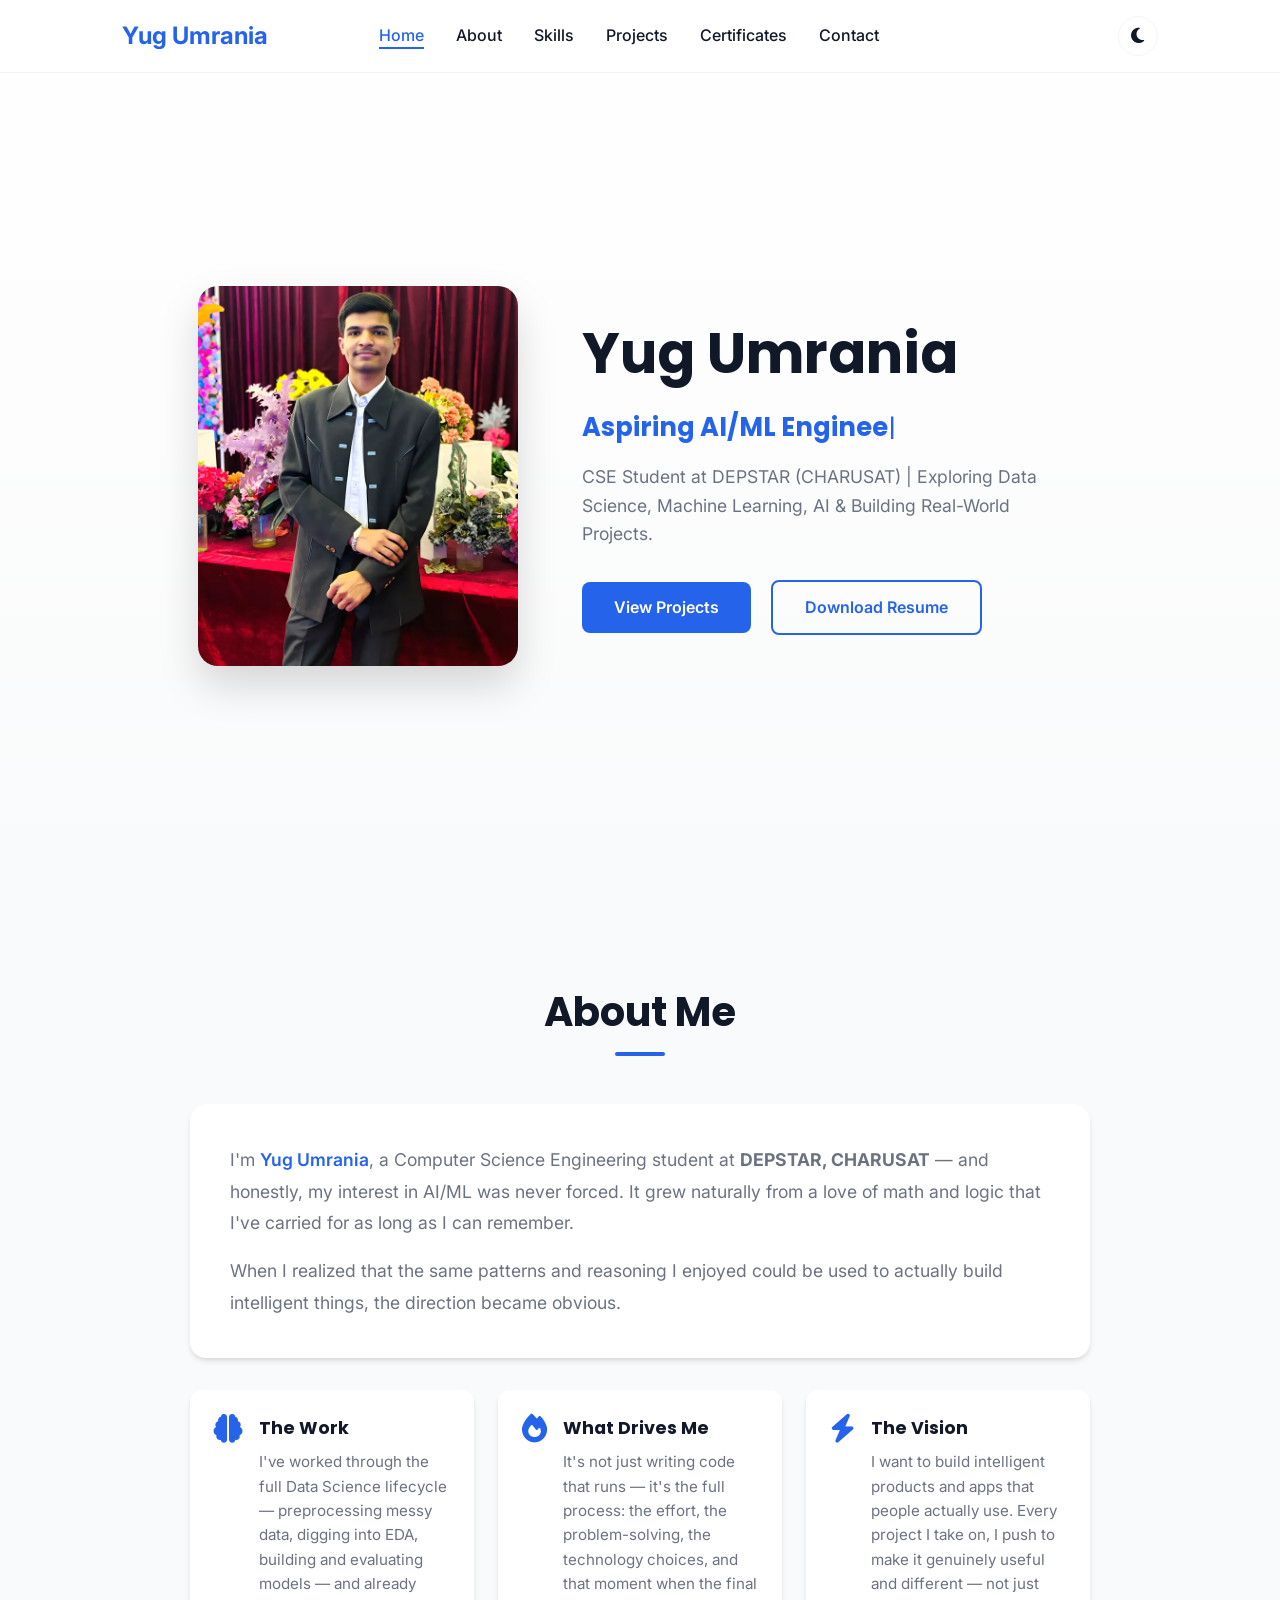
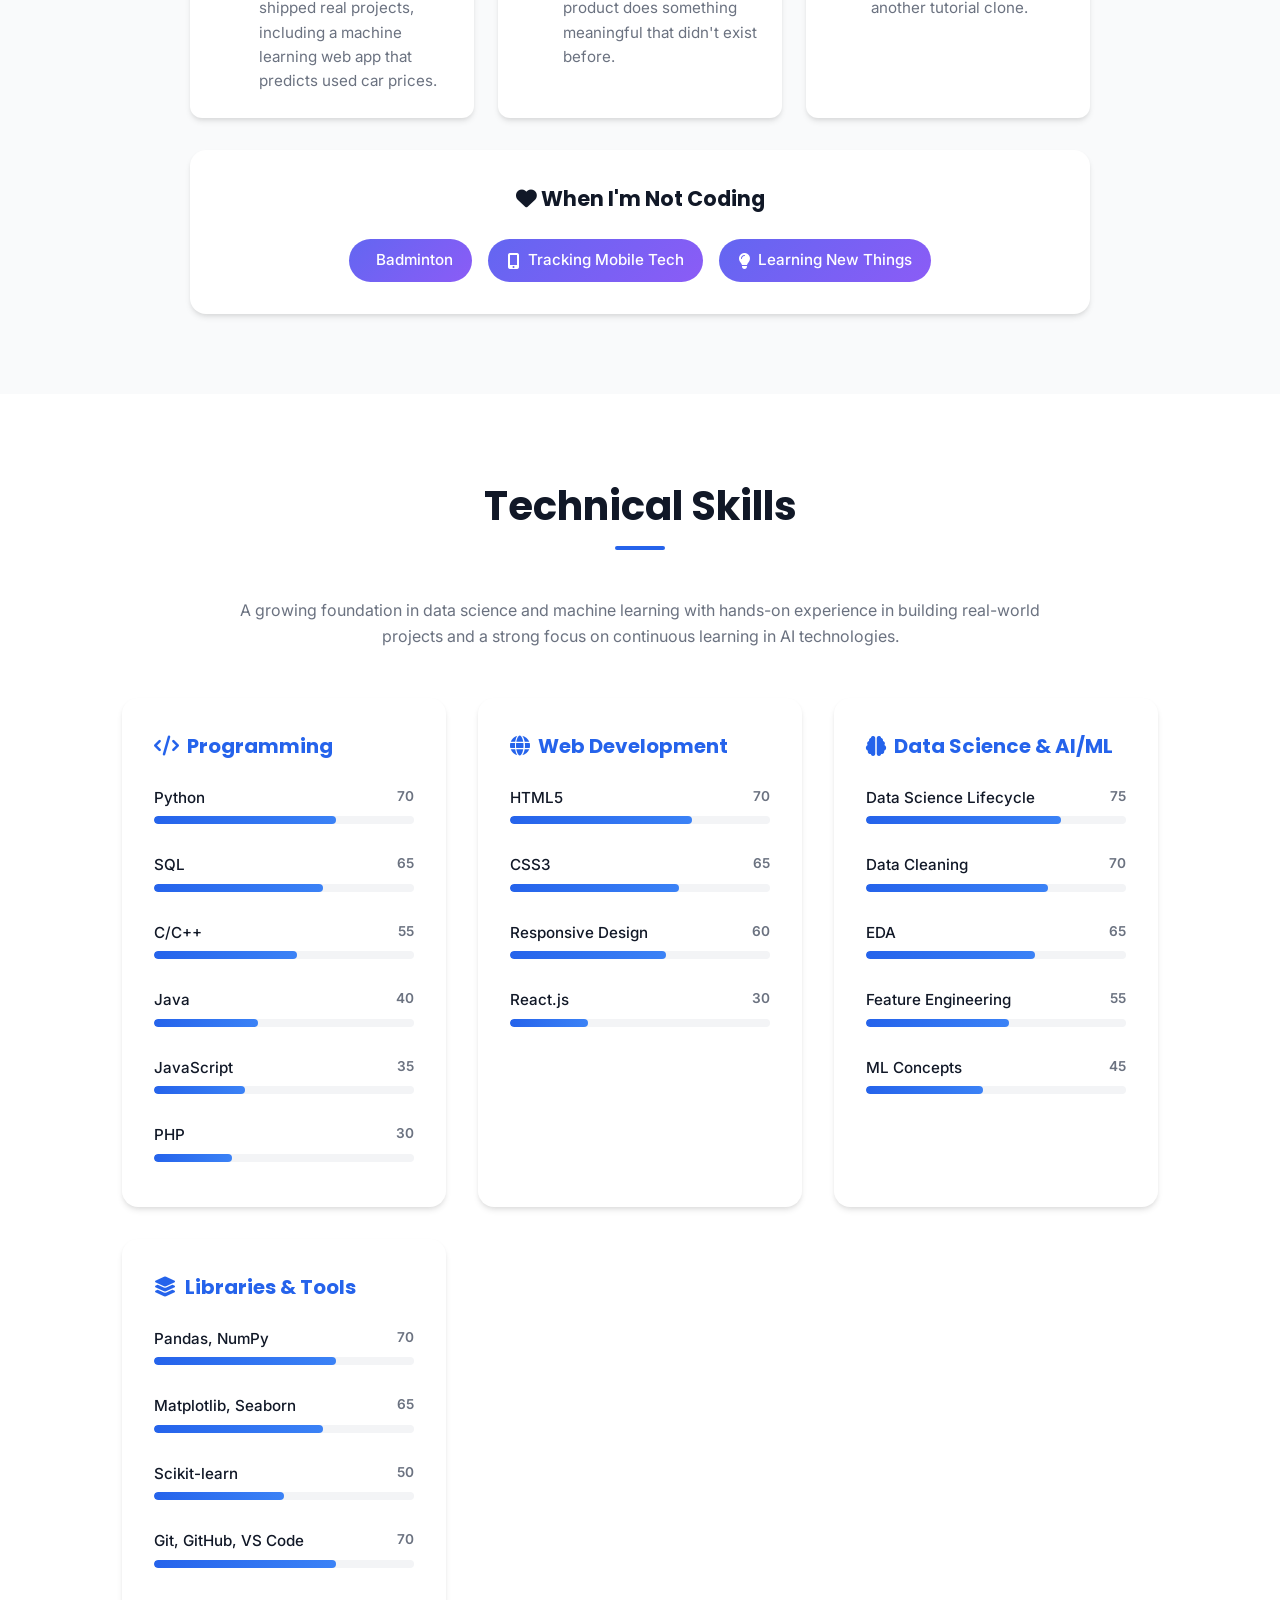
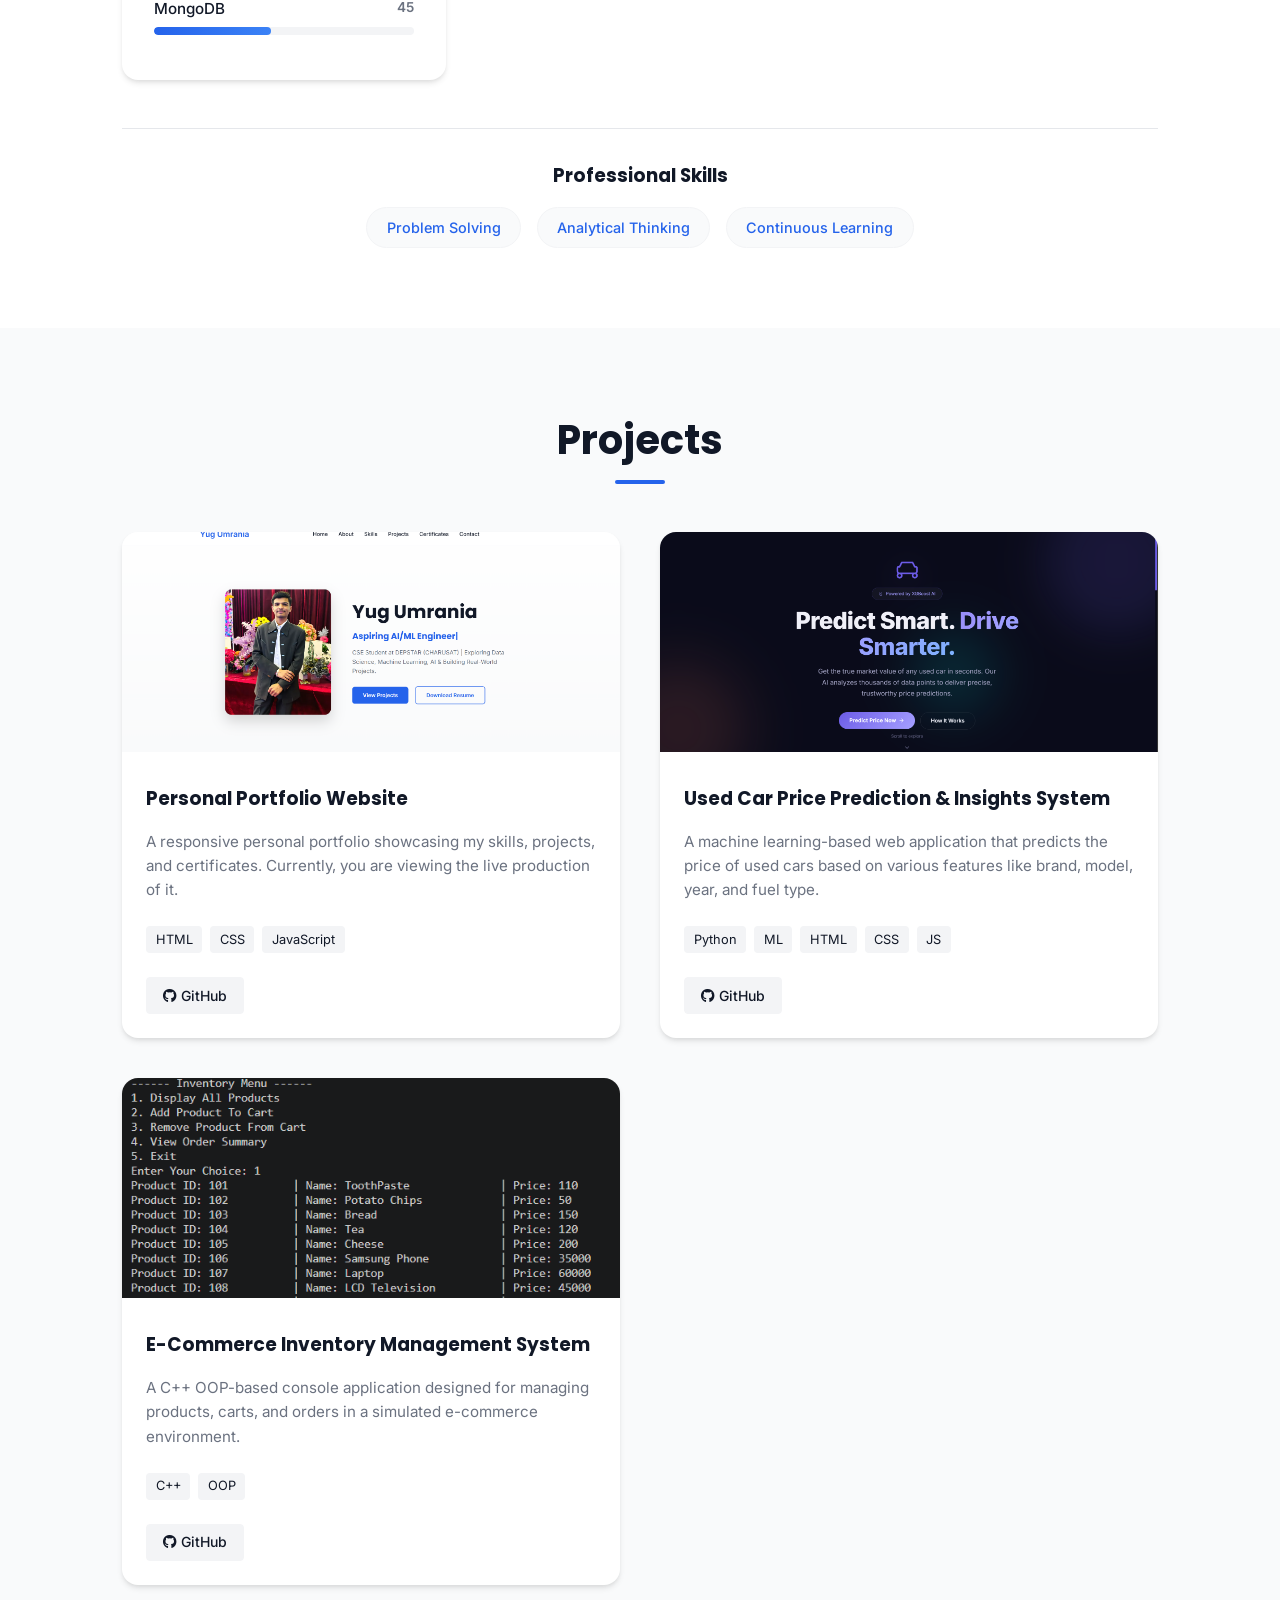
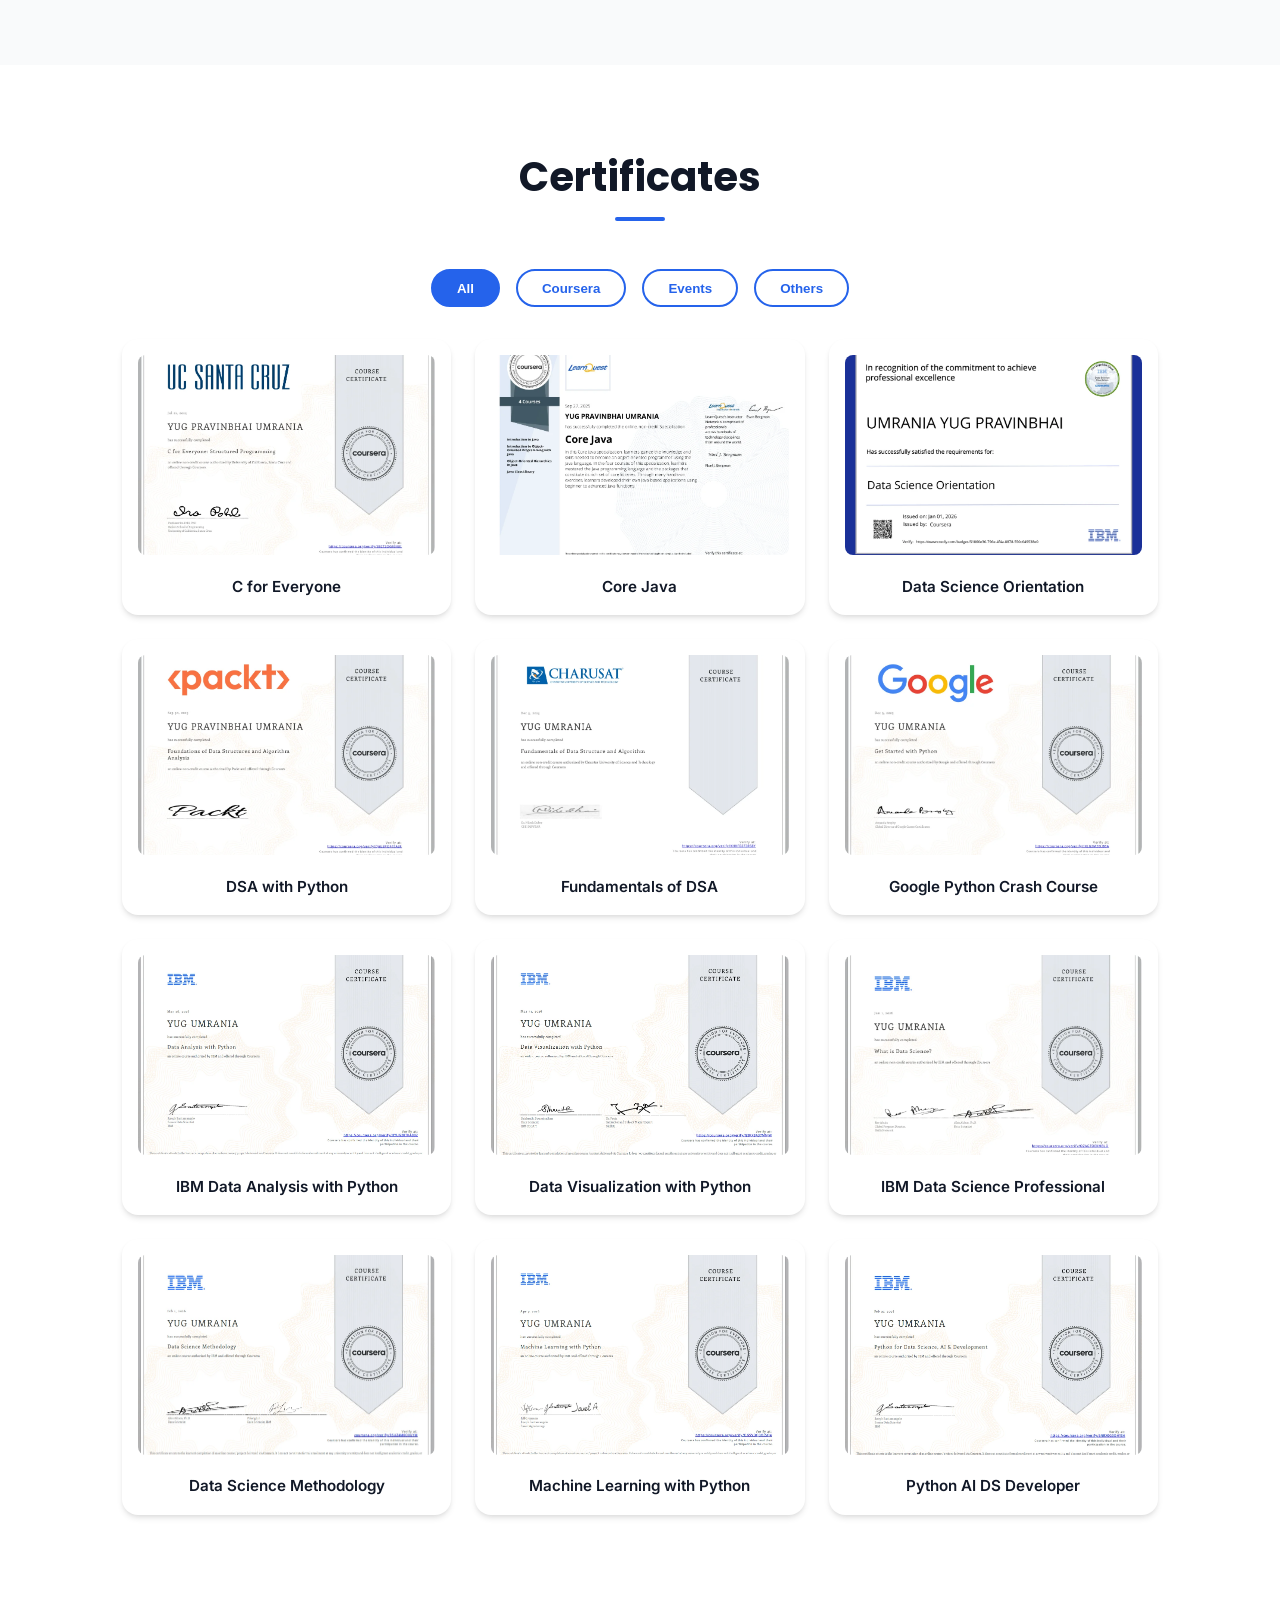
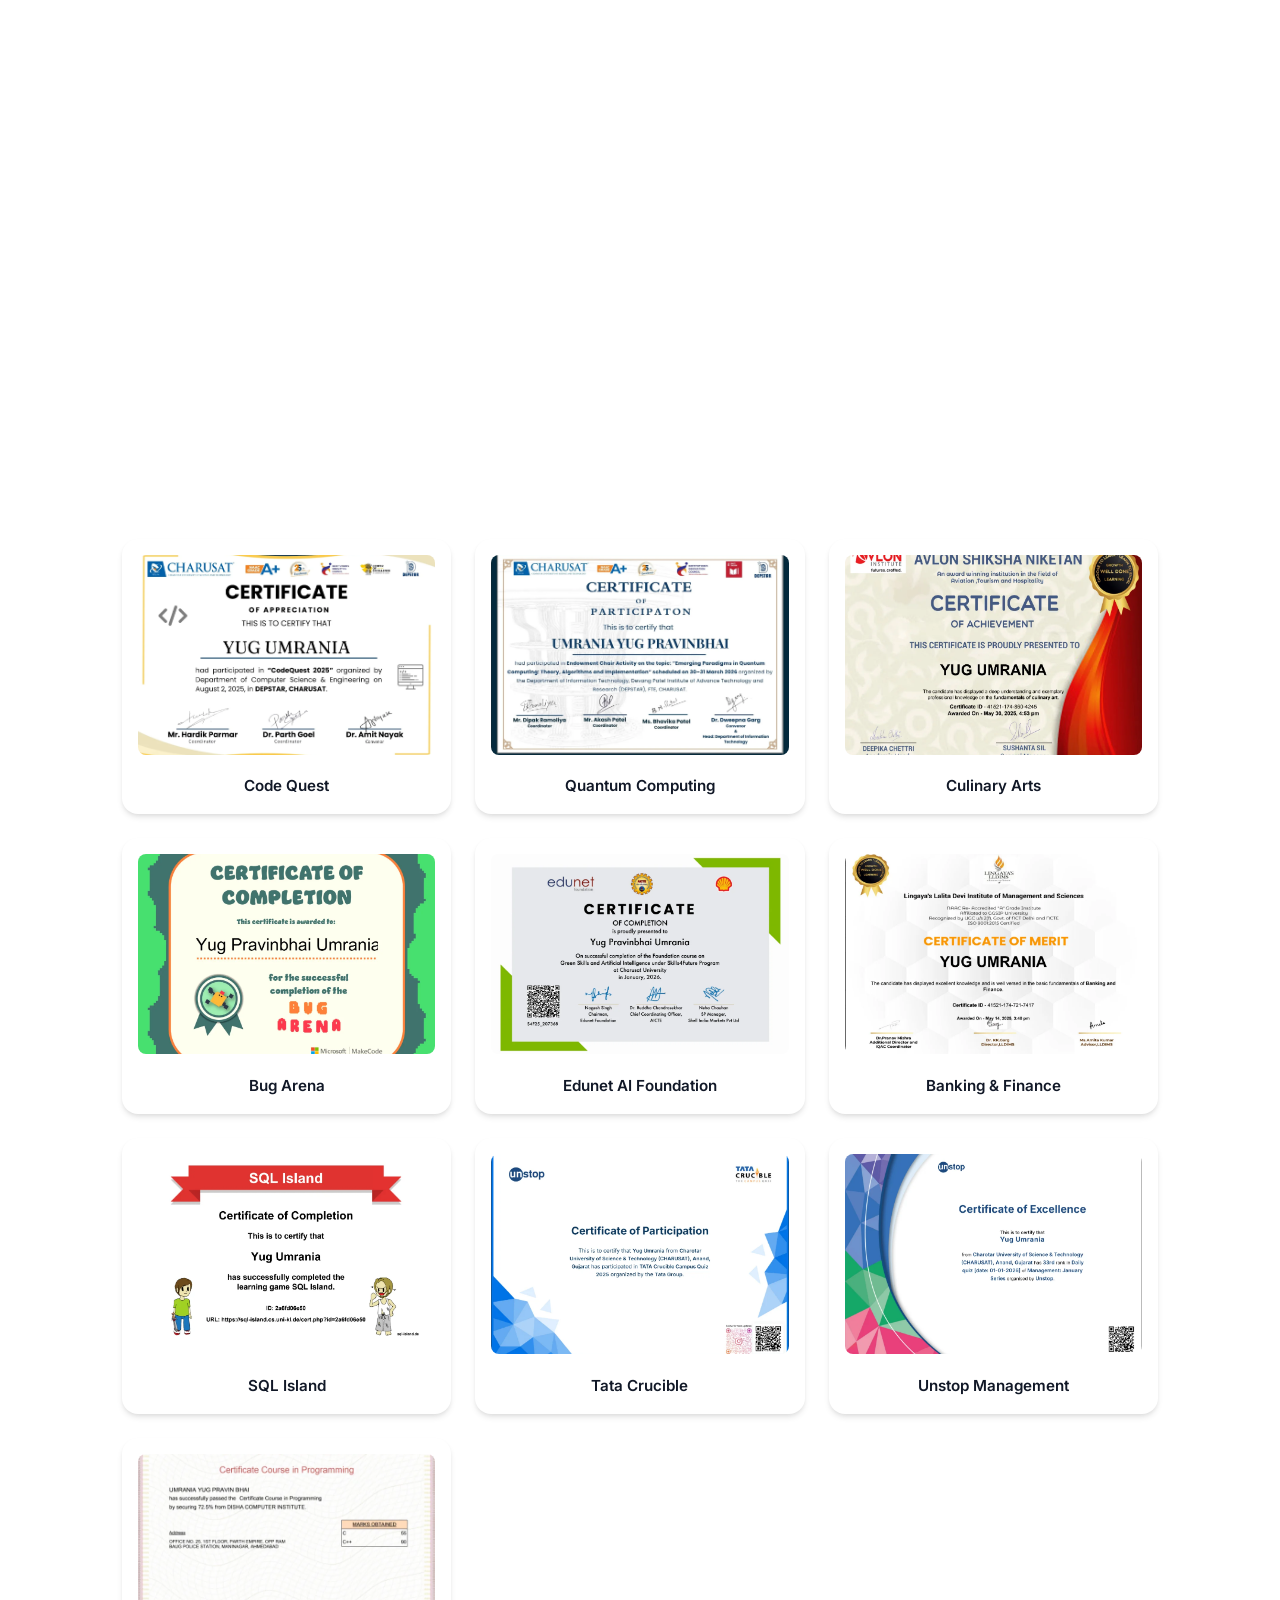
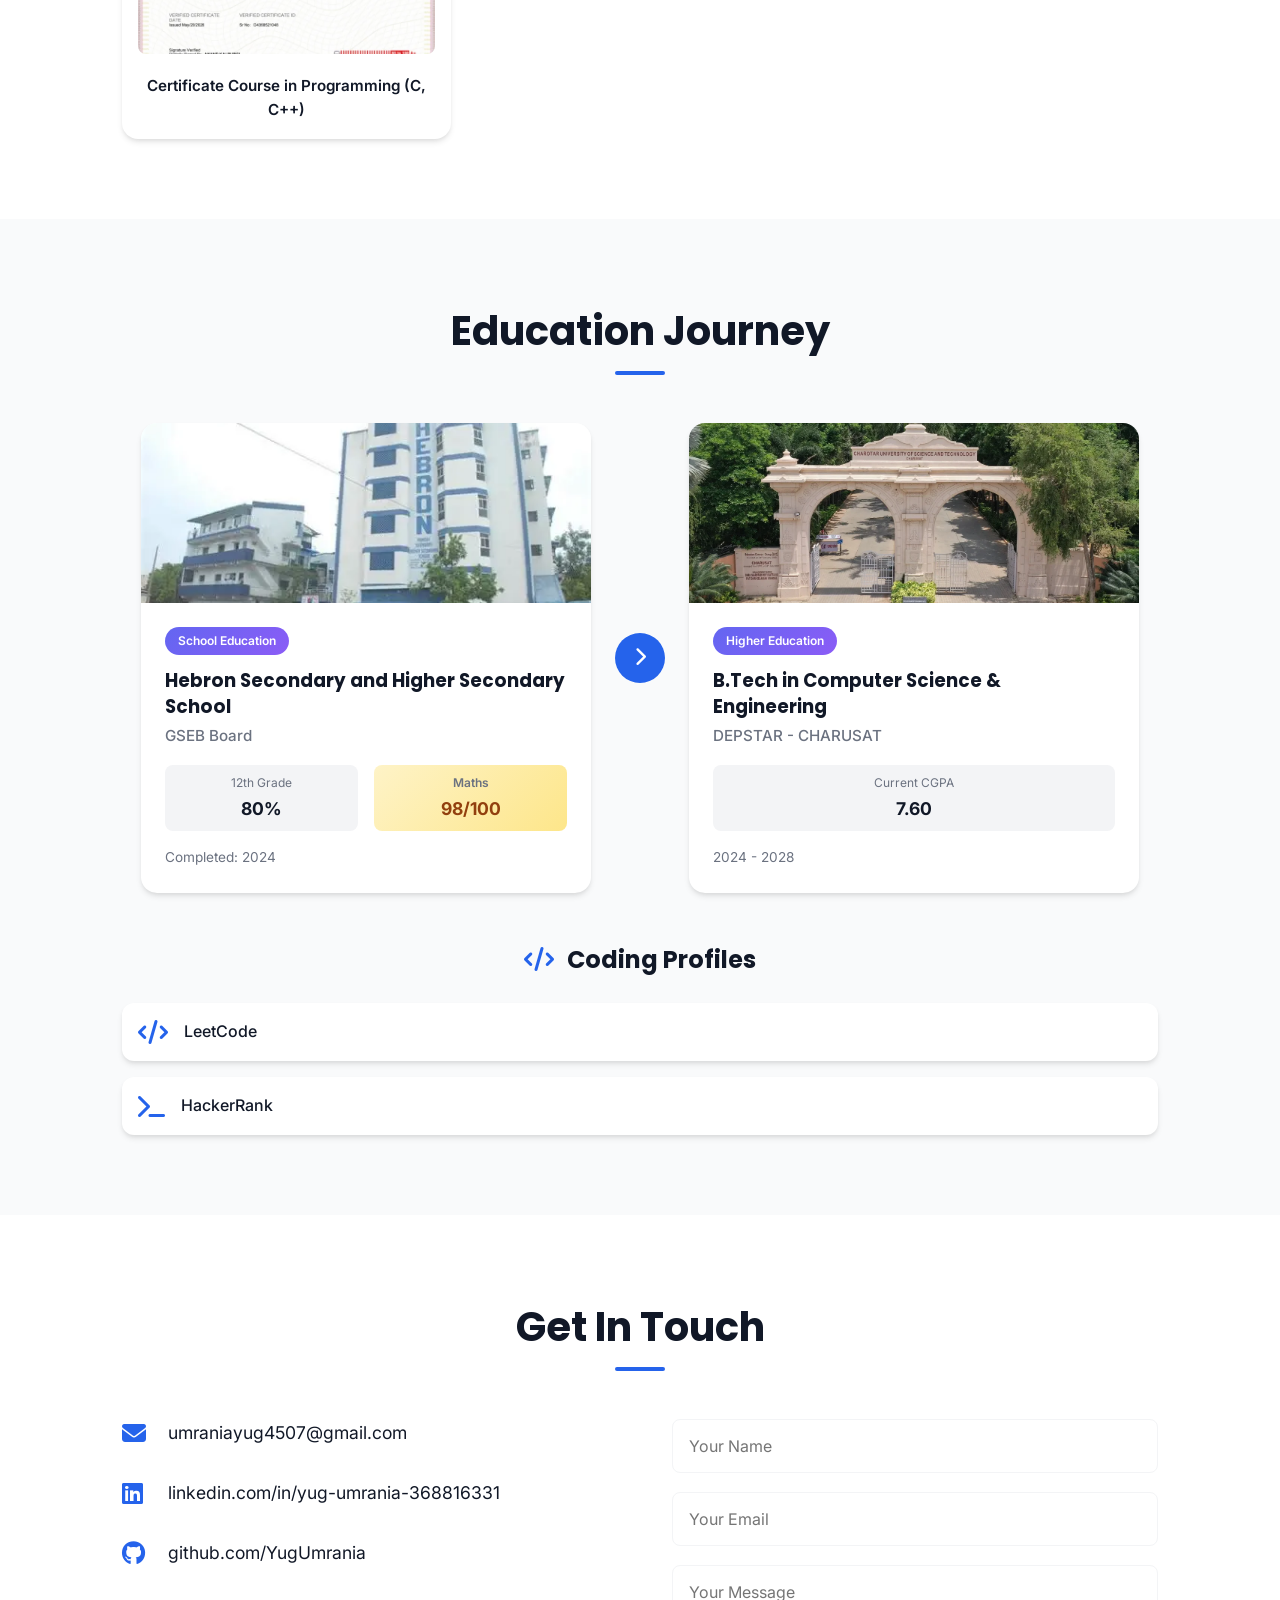
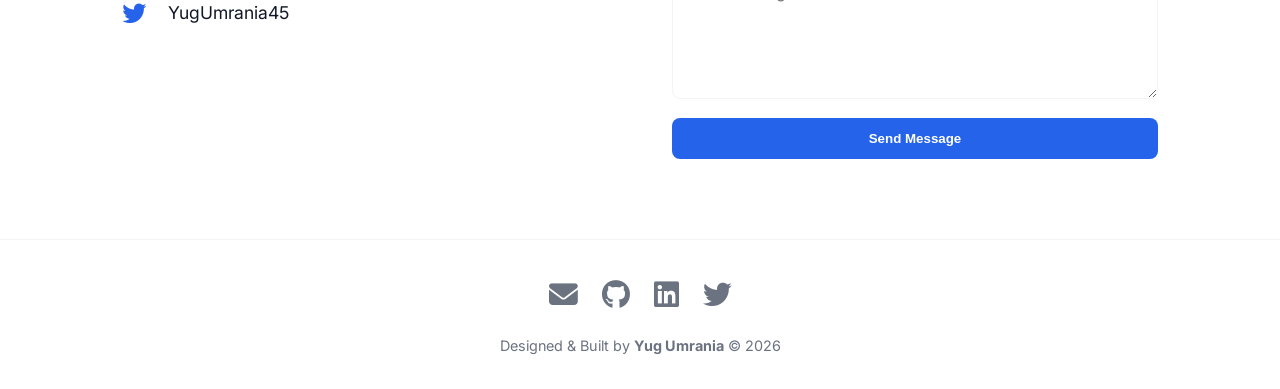
==== commit cfbbc4d1: "Add Certificate Course in Programming (C, C++) to root index.html" ====
--- a/index.html
+++ b/index.html
@@ -529,6 +529,11 @@
                     <img src="assets/images/certificates/Others Certificate/Unstop_management.png.webp" loading="lazy"
                         alt="Unstop Management" onclick="openLightbox(this)">
                     <div class="cert-name">Unstop Management</div>
+                </div>
+                <div class="cert-card" data-category="others">
+                    <img src="assets/images/certificates/Others Certificate/Screenshot 2026-05-23 140424.png.webp" loading="lazy"
+                        alt="Certificate Course in Programming (C, C++)" onclick="openLightbox(this)">
+                    <div class="cert-name">Certificate Course in Programming (C, C++)</div>
                 </div>
             </div>
         </div>
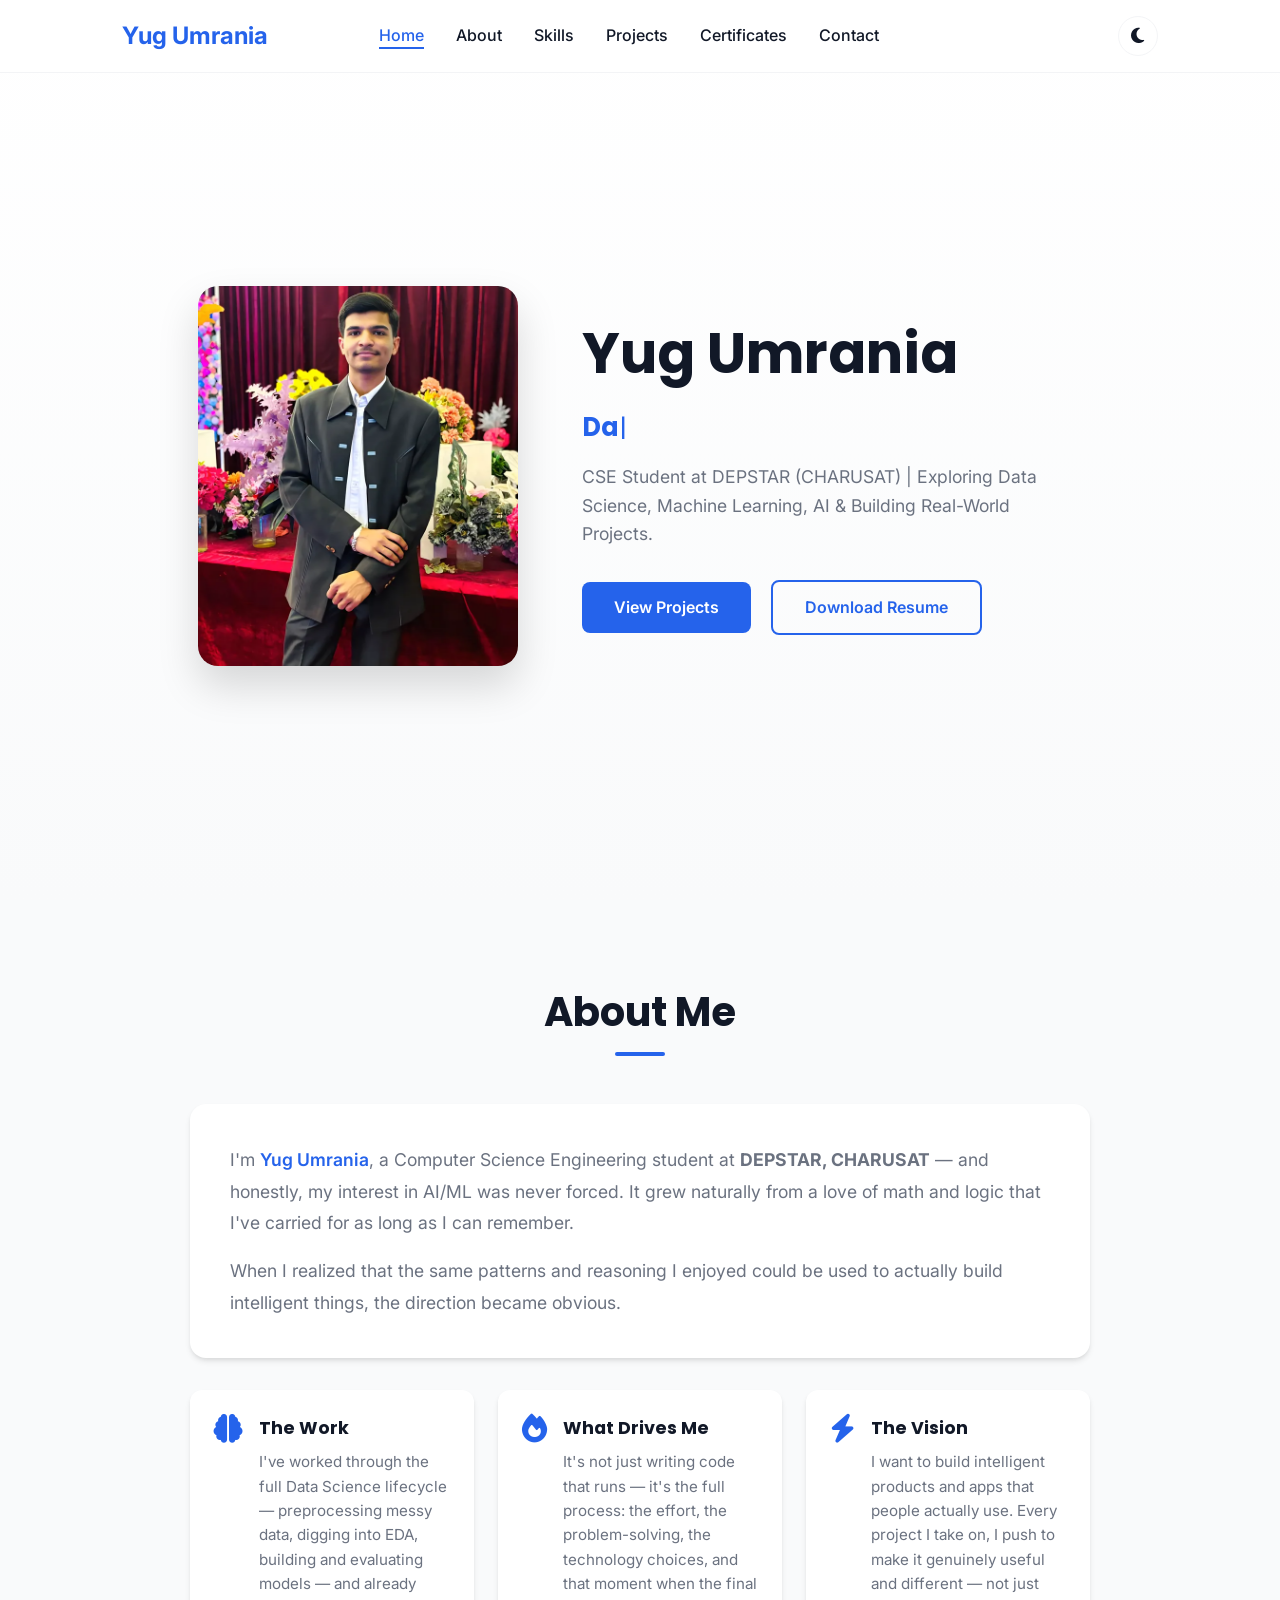
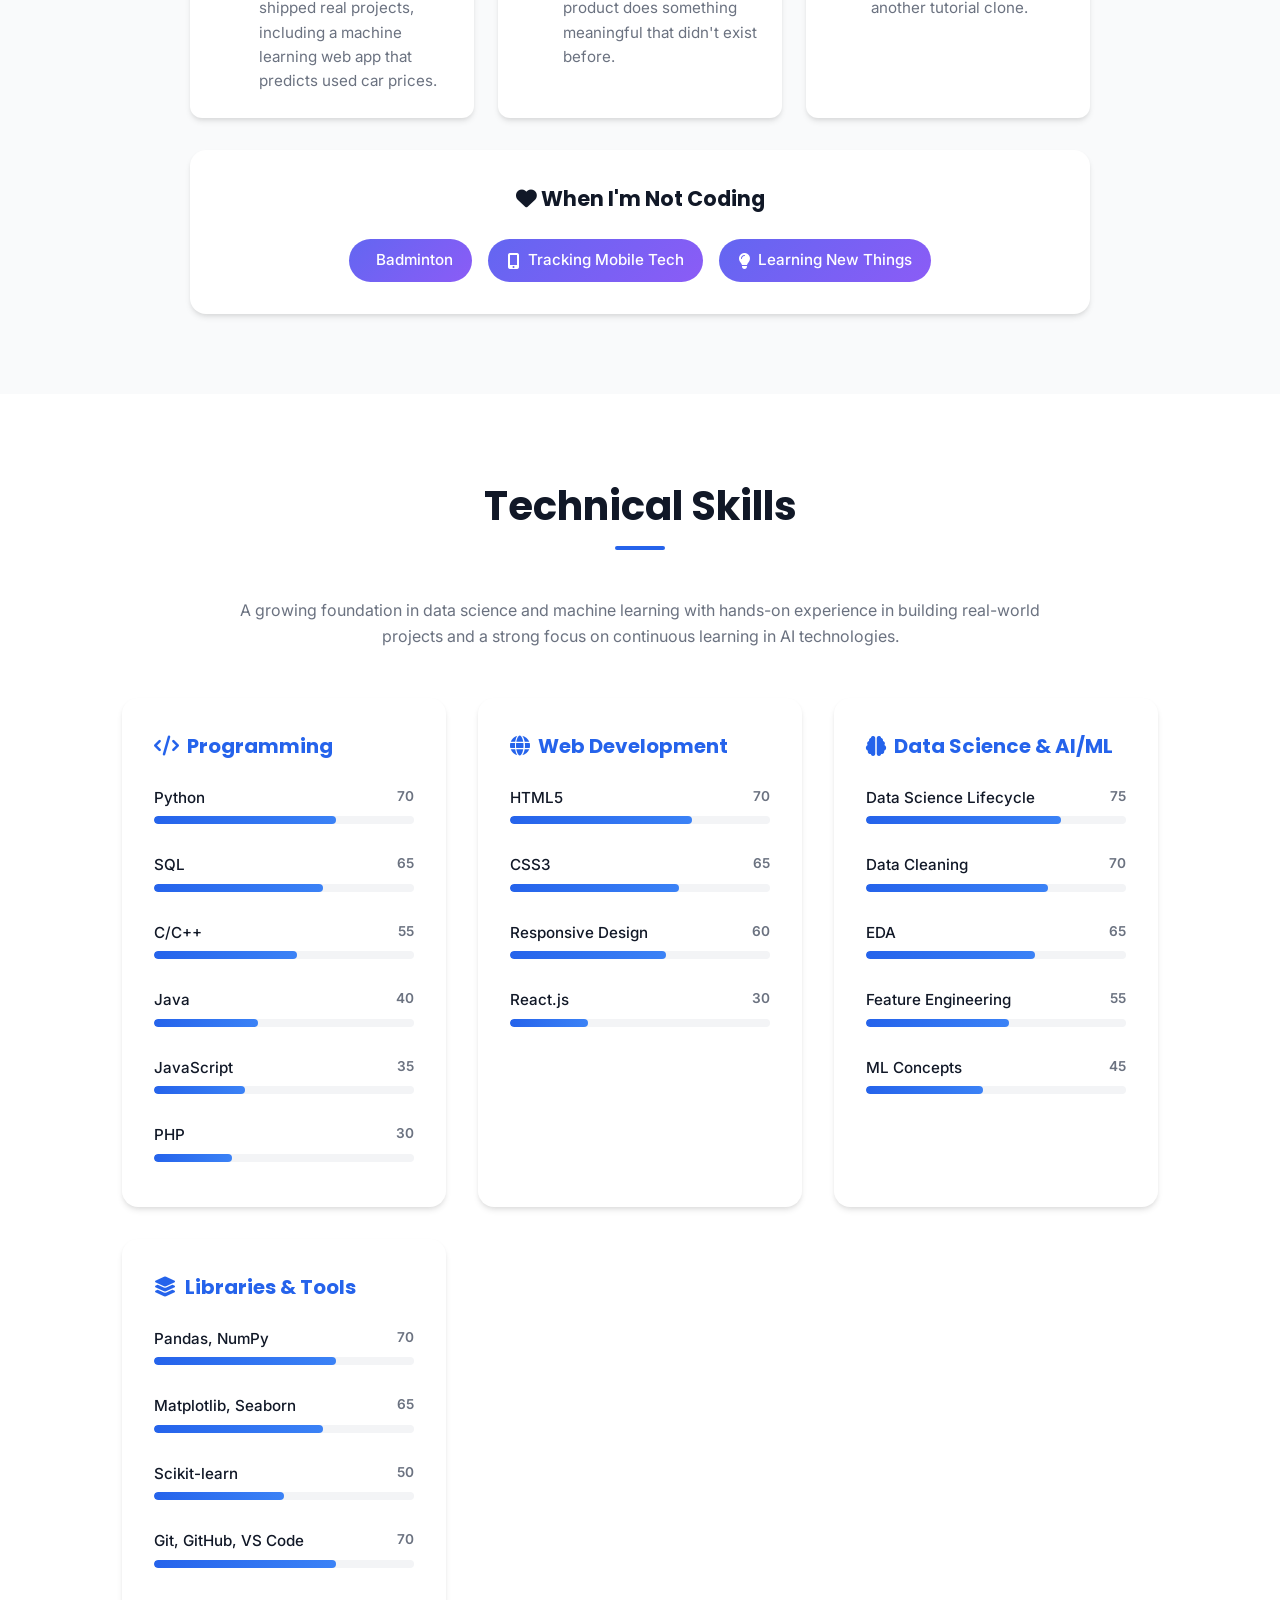
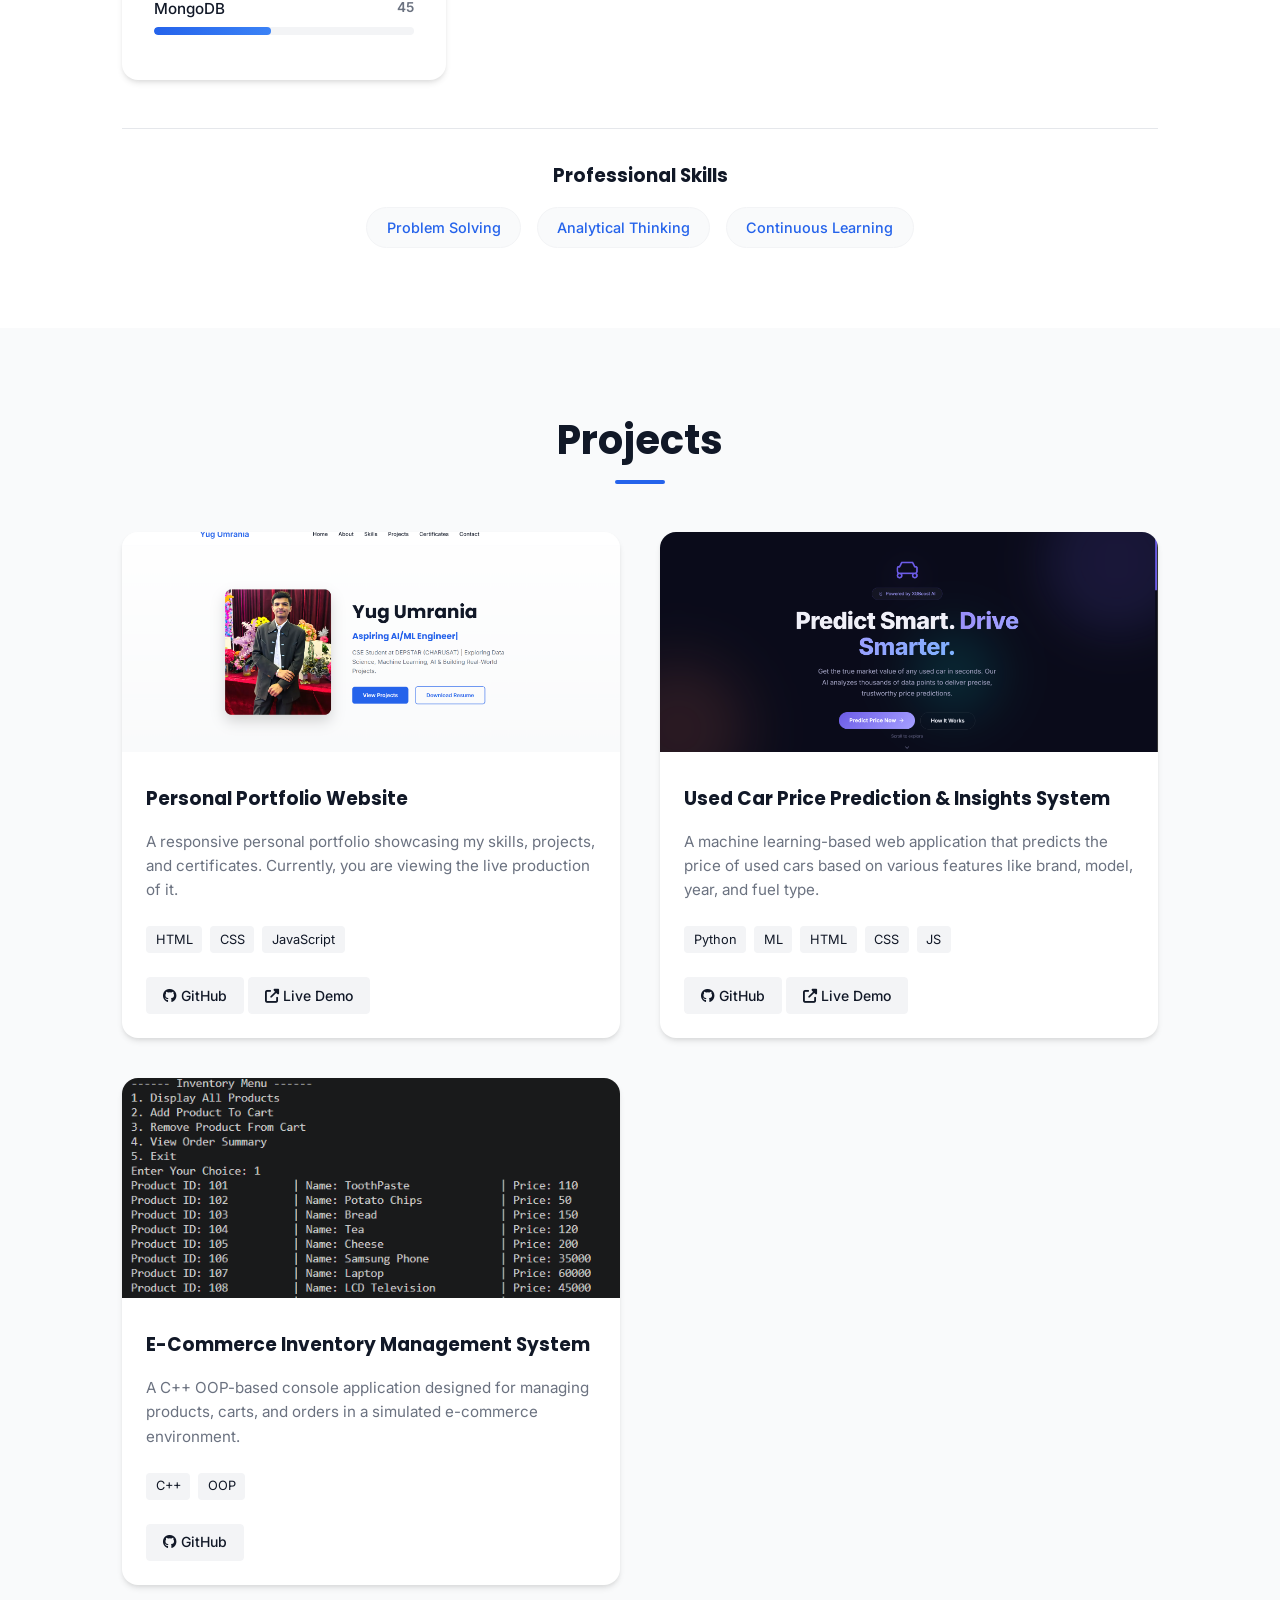
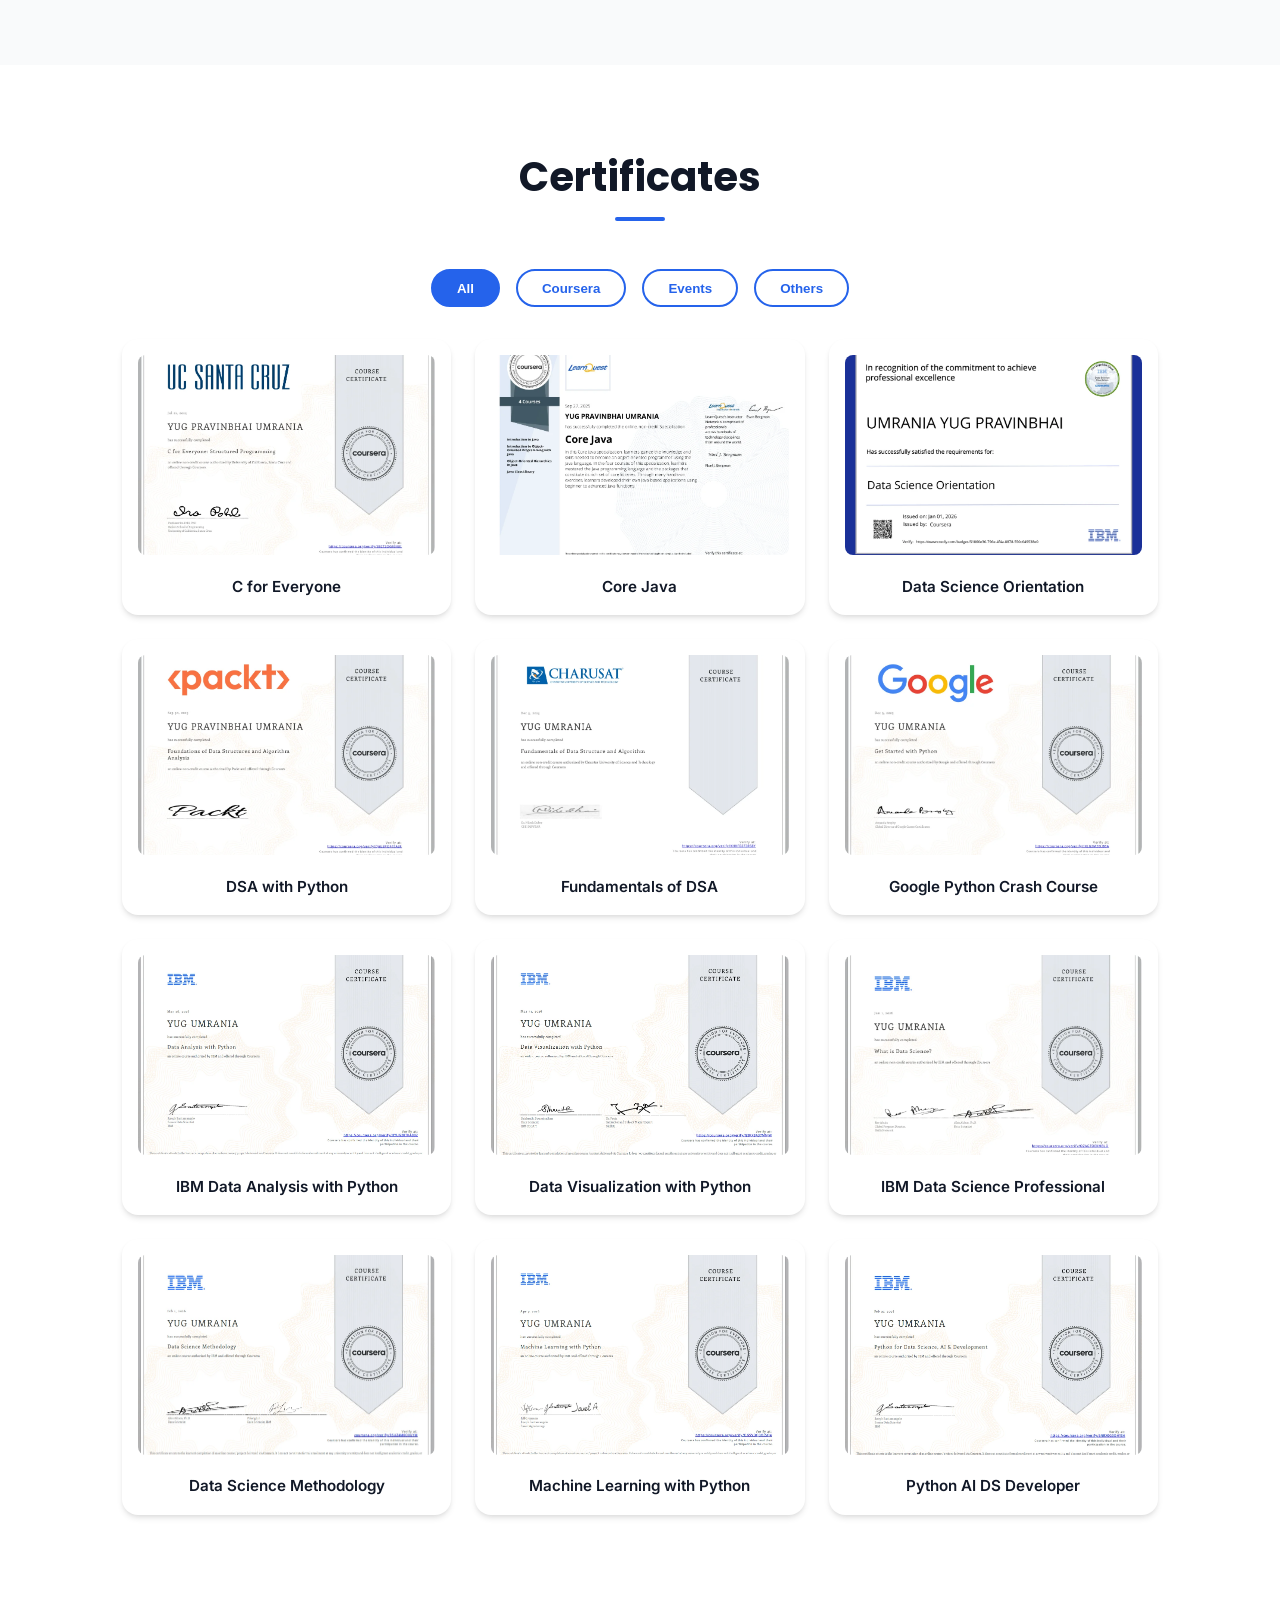
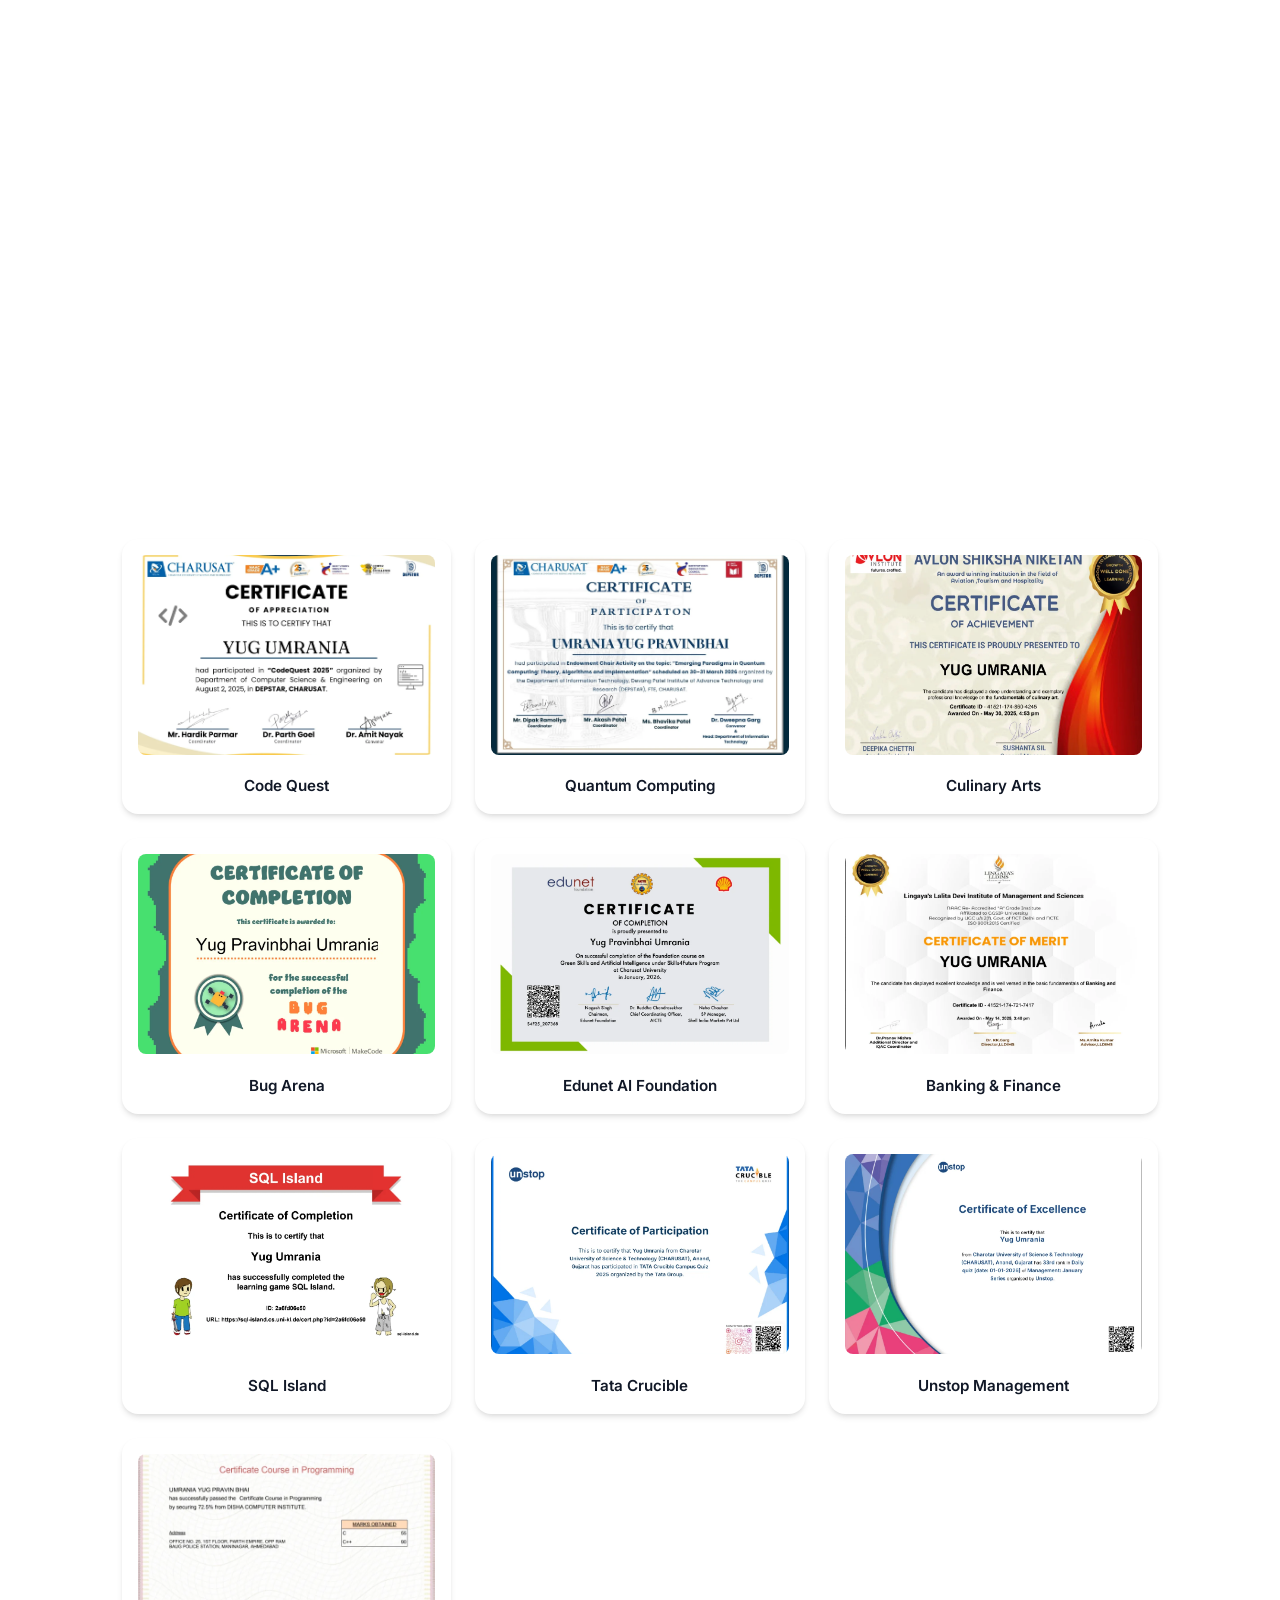
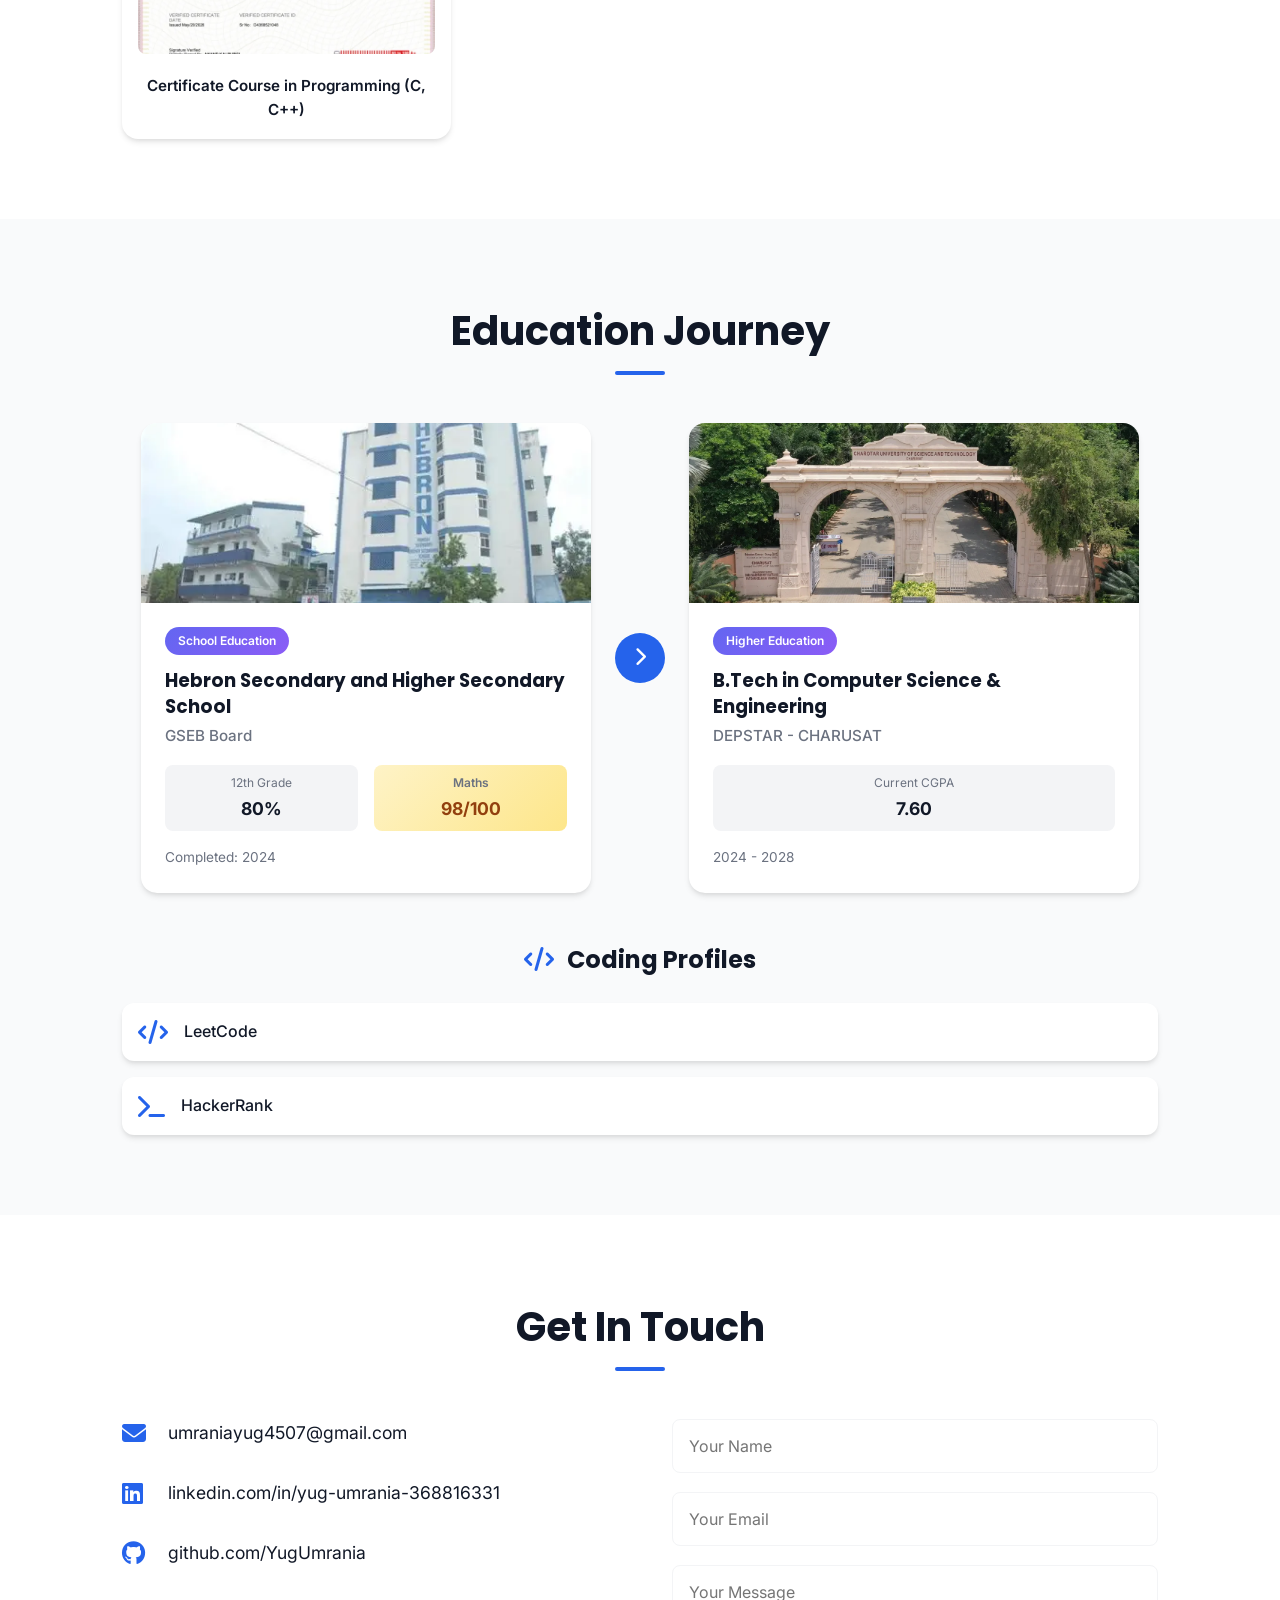
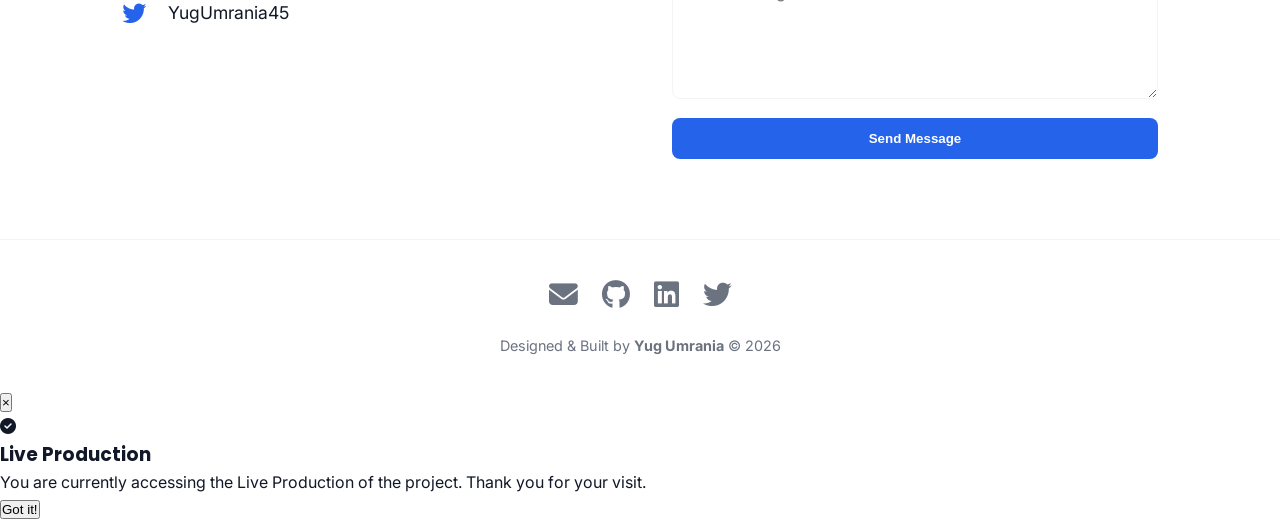
==== commit adaf38fe: "The original index.html file with proper changes" ====
--- a/index.html
+++ b/index.html
@@ -1,802 +1,819 @@
-<!DOCTYPE html>
-<html lang="en">
-
-<head>
-    <meta charset="UTF-8">
-    <meta name="viewport" content="width=device-width, initial-scale=1.0">
-    <title>Yug Umrania | Aspiring AI/ML Engineer</title>
-
-    <!-- SEO Meta Tags -->
-    <meta name="description"
-        content="Yug Umrania - CSE Student at DEPSTAR (CHARUSAT), Aspiring AI/ML Engineer, Data Science Enthusiast. View projects, skills, and certificates.">
-    <meta name="keywords"
-        content="Yug Umrania, AI/ML, Data Science, Machine Learning, Portfolio, CSE, CHARUSAT, Developer">
-    <meta name="author" content="Yug Umrania">
-    <meta name="robots" content="index, follow">
-
-    <!-- Open Graph / Facebook -->
-    <meta property="og:type" content="website">
-    <meta property="og:url" content="https://yugumrania.netlify.app/">
-    <meta property="og:title" content="Yug Umrania | Aspiring AI/ML Engineer">
-    <meta property="og:description"
-        content="CSE Student at DEPSTAR (CHARUSAT), Aspiring AI/ML Engineer, Data Science Enthusiast. View projects, skills, and certificates.">
-    <meta property="og:image" content="https://yugumrania.netlify.app/assets/images/profile.jpeg.webp">
-
-    <!-- Twitter -->
-    <meta property="twitter:card" content="summary_large_image">
-    <meta property="twitter:url" content="https://yugumrania.netlify.app/">
-    <meta property="twitter:title" content="Yug Umrania | Aspiring AI/ML Engineer">
-    <meta property="twitter:description"
-        content="CSE Student at DEPSTAR (CHARUSAT), Aspiring AI/ML Engineer, Data Science Enthusiast.">
-    <meta property="twitter:image" content="https://yugumrania.netlify.app/assets/images/profile.jpeg.webp">
-
-    <!-- Canonical URL -->
-    <link rel="canonical" href="https://yugumrania.netlify.app/">
-    <link rel="icon" type="image/svg+xml" href="yu-favicon.svg">
-    <link rel="apple-touch-icon" href="yu-favicon.svg">
-    <!-- Google Fonts -->
-    <link rel="preconnect" href="https://fonts.googleapis.com">
-    <link rel="preconnect" href="https://fonts.gstatic.com" crossorigin>
-    <link
-        href="https://fonts.googleapis.com/css2?family=Inter:wght@400;500;600&family=Poppins:wght@600;700&display=swap"
-        rel="stylesheet">
-    <!-- Font Awesome for Icons -->
-    <link rel="stylesheet" href="https://cdnjs.cloudflare.com/ajax/libs/font-awesome/6.4.0/css/all.min.css">
-    <link rel="stylesheet" href="css/style.css">
-</head>
-
-<body>
-
-    <!-- Navbar -->
-    <nav id="navbar">
-        <div class="container nav-container">
-            <div class="logo">Yug Umrania</div>
-            <ul class="nav-links">
-                <li><a href="#home">Home</a></li>
-                <li><a href="#about">About</a></li>
-                <li><a href="#skills">Skills</a></li>
-                <li><a href="#projects">Projects</a></li>
-                <li><a href="#certificates">Certificates</a></li>
-                <li><a href="#contact">Contact</a></li>
-            </ul>
-            <div class="menu-toggle" id="mobile-menu">
-                <span class="bar"></span>
-                <span class="bar"></span>
-                <span class="bar"></span>
-            </div>
-            <button class="theme-toggle" id="theme-toggle" aria-label="Toggle dark mode">
-                <i class="fas fa-moon"></i>
-            </button>
-        </div>
-    </nav>
-
-    <!-- Hero Section -->
-    <section id="home" class="hero">
-        <div class="hero-container">
-            <div class="hero-img">
-                <img src="assets/images/profile.jpeg.webp" alt="Yug Umrania">
-            </div>
-            <div class="hero-content">
-                <h1 class="fade-in">Yug Umrania</h1>
-                <h2 class="fade-in"><span id="hero-subtitle"></span><span class="cursor">|</span></h2>
-                <p class="fade-in">CSE Student at DEPSTAR (CHARUSAT) | Exploring Data Science, Machine Learning, AI &
-                    Building Real-World Projects.</p>
-                <div class="hero-btns fade-in">
-                    <a href="#projects" class="btn btn-primary">View Projects</a>
-                    <a href="assets/resume/resume.pdf" class="btn btn-secondary" download>Download Resume</a>
-                </div>
-            </div>
-    </section>
-
-    <!-- About Me Section -->
-    <section id="about" class="about section-alt">
-        <div class="container">
-            <h2 class="section-title">About Me</h2>
-            <div class="about-content">
-                <div class="about-card">
-                    <p class="about-intro">
-                        I'm <span class="highlight">Yug Umrania</span>, a Computer Science Engineering student at
-                        <strong>DEPSTAR, CHARUSAT</strong> — and honestly, my interest in AI/ML was never forced.
-                        It grew naturally from a love of math and logic that I've carried for as long as I can remember.
-                    </p>
-                    <p class="about-intro">
-                        When I realized that the same patterns and reasoning I enjoyed could be used to actually
-                        build intelligent things, the direction became obvious.
-                    </p>
-                </div>
-
-                <div class="about-highlights">
-                    <div class="highlight-item">
-                        <i class="fas fa-brain"></i>
-                        <div>
-                            <h4>The Work</h4>
-                            <p>I've worked through the full Data Science lifecycle — preprocessing messy data, digging
-                                into EDA, building and evaluating models — and already shipped real projects, including
-                                a machine learning web app that predicts used car prices.</p>
-                        </div>
-                    </div>
-                    <div class="highlight-item">
-                        <i class="fas fa-fire"></i>
-                        <div>
-                            <h4>What Drives Me</h4>
-                            <p>It's not just writing code that runs — it's the full process: the effort, the
-                                problem-solving, the technology choices, and that moment when the final product does
-                                something meaningful that didn't exist before.</p>
-                        </div>
-                    </div>
-                    <div class="highlight-item">
-                        <i class="fas fa-bolt"></i>
-                        <div>
-                            <h4>The Vision</h4>
-                            <p>I want to build intelligent products and apps that people actually use. Every project I
-                                take on, I push to make it genuinely useful and different — not just another tutorial
-                                clone.</p>
-                        </div>
-                    </div>
-                </div>
-
-                <div class="about-interests">
-                    <h3><i class="fas fa-heart"></i> When I'm Not Coding</h3>
-                    <div class="interest-tags">
-                        <span class="interest-tag"><i class="fas fa-badminton"></i> Badminton</span>
-                        <span class="interest-tag"><i class="fas fa-mobile-alt"></i> Tracking Mobile Tech</span>
-                        <span class="interest-tag"><i class="fas fa-lightbulb"></i> Learning New Things</span>
-                    </div>
-                </div>
-            </div>
-        </div>
-    </section>
-
-    <!-- Skills Section -->
-    <section id="skills" class="skills section">
-        <div class="container">
-            <h2 class="section-title">Technical Skills</h2>
-            <p class="skills-subtitle">A growing foundation in data science and machine learning with hands-on
-                experience in building real-world projects and a strong focus on continuous learning in AI technologies.
-            </p>
-
-            <div class="skills-grid">
-                <!-- Programming -->
-                <div class="skill-card">
-                    <h3><i class="fas fa-code"></i> Programming</h3>
-                    <ul class="skill-list">
-                        <li>
-                            <span class="skill-name" data-progress="70">Python</span>
-                            <div class="skill-bar">
-                                <div class="skill-progress" data-progress="70"></div>
-                            </div>
-                        </li>
-                        <li>
-                            <span class="skill-name" data-progress="65">SQL</span>
-                            <div class="skill-bar">
-                                <div class="skill-progress" data-progress="65"></div>
-                            </div>
-                        </li>
-                        <li>
-                            <span class="skill-name" data-progress="55">C/C++</span>
-                            <div class="skill-bar">
-                                <div class="skill-progress" data-progress="55"></div>
-                            </div>
-                        </li>
-                        <li>
-                            <span class="skill-name" data-progress="40">Java</span>
-                            <div class="skill-bar">
-                                <div class="skill-progress" data-progress="40"></div>
-                            </div>
-                        </li>
-                        <li>
-                            <span class="skill-name" data-progress="35">JavaScript</span>
-                            <div class="skill-bar">
-                                <div class="skill-progress" data-progress="35"></div>
-                            </div>
-                        </li>
-                        <li>
-                            <span class="skill-name" data-progress="30">PHP</span>
-                            <div class="skill-bar">
-                                <div class="skill-progress" data-progress="30"></div>
-                            </div>
-                        </li>
-                    </ul>
-                </div>
-
-                <!-- Web Dev -->
-                <div class="skill-card">
-                    <h3><i class="fas fa-globe"></i> Web Development</h3>
-                    <ul class="skill-list">
-                        <li>
-                            <span class="skill-name" data-progress="70">HTML5</span>
-                            <div class="skill-bar">
-                                <div class="skill-progress" data-progress="70"></div>
-                            </div>
-                        </li>
-                        <li>
-                            <span class="skill-name" data-progress="65">CSS3</span>
-                            <div class="skill-bar">
-                                <div class="skill-progress" data-progress="65"></div>
-                            </div>
-                        </li>
-                        <li>
-                            <span class="skill-name" data-progress="60">Responsive Design</span>
-                            <div class="skill-bar">
-                                <div class="skill-progress" data-progress="60"></div>
-                            </div>
-                        </li>
-                        <li>
-                            <span class="skill-name" data-progress="30">React.js</span>
-                            <div class="skill-bar">
-                                <div class="skill-progress" data-progress="30"></div>
-                            </div>
-                        </li>
-                    </ul>
-                </div>
-
-                <!-- Data Science -->
-                <div class="skill-card">
-                    <h3><i class="fas fa-brain"></i> Data Science & AI/ML</h3>
-                    <ul class="skill-list">
-                        <li>
-                            <span class="skill-name" data-progress="75">Data Science Lifecycle</span>
-                            <div class="skill-bar">
-                                <div class="skill-progress" data-progress="75"></div>
-                            </div>
-                        </li>
-                        <li>
-                            <span class="skill-name" data-progress="70">Data Cleaning</span>
-                            <div class="skill-bar">
-                                <div class="skill-progress" data-progress="70"></div>
-                            </div>
-                        </li>
-                        <li>
-                            <span class="skill-name" data-progress="65">EDA</span>
-                            <div class="skill-bar">
-                                <div class="skill-progress" data-progress="65"></div>
-                            </div>
-                        </li>
-                        <li>
-                            <span class="skill-name" data-progress="55">Feature Engineering</span>
-                            <div class="skill-bar">
-                                <div class="skill-progress" data-progress="55"></div>
-                            </div>
-                        </li>
-                        <li>
-                            <span class="skill-name" data-progress="45">ML Concepts</span>
-                            <div class="skill-bar">
-                                <div class="skill-progress" data-progress="45"></div>
-                            </div>
-                        </li>
-                    </ul>
-                </div>
-
-                <!-- Libraries -->
-                <div class="skill-card">
-                    <h3><i class="fas fa-layer-group"></i> Libraries & Tools</h3>
-                    <ul class="skill-list">
-                        <li>
-                            <span class="skill-name" data-progress="70">Pandas, NumPy</span>
-                            <div class="skill-bar">
-                                <div class="skill-progress" data-progress="70"></div>
-                            </div>
-                        </li>
-                        <li>
-                            <span class="skill-name" data-progress="65">Matplotlib, Seaborn</span>
-                            <div class="skill-bar">
-                                <div class="skill-progress" data-progress="65"></div>
-                            </div>
-                        </li>
-                        <li>
-                            <span class="skill-name" data-progress="50">Scikit-learn</span>
-                            <div class="skill-bar">
-                                <div class="skill-progress" data-progress="50"></div>
-                            </div>
-                        </li>
-                        <li>
-                            <span class="skill-name" data-progress="70">Git, GitHub, VS Code</span>
-                            <div class="skill-bar">
-                                <div class="skill-progress" data-progress="70"></div>
-                            </div>
-                        </li>
-                        <li>
-                            <span class="skill-name" data-progress="45">MongoDB</span>
-                            <div class="skill-bar">
-                                <div class="skill-progress" data-progress="45"></div>
-                            </div>
-                        </li>
-                    </ul>
-                </div>
-            </div>
-
-            <div class="professional-skills">
-                <h3>Professional Skills</h3>
-                <div class="skill-tags">
-                    <span>Problem Solving</span>
-                    <span>Analytical Thinking</span>
-                    <span>Continuous Learning</span>
-                </div>
-            </div>
-        </div>
-    </section>
-
-    <!-- Projects Section -->
-    <section id="projects" class="projects section-alt">
-        <div class="container">
-            <h2 class="section-title">Projects</h2>
-            <div class="projects-grid">
-                <!-- Project 3 - Portfolio -->
-                <div class="project-card">
-                    <div class="project-img">
-                        <img src="assets/images/Portfolio_image.png" alt="Portfolio Website">
-                    </div>
-                    <div class="project-info">
-                        <h3>Personal Portfolio Website</h3>
-                        <p>A responsive personal portfolio showcasing my skills, projects, and certificates. Currently,
-                            you are viewing the live production of it.</p>
-                        <div class="tech-stack">
-                            <span>HTML</span><span>CSS</span><span>JavaScript</span>
-                        </div>
-                        <div class="project-links">
-                            <a href="https://github.com/YugUmrania/portfolio" class="btn-small"><i
-                                    class="fab fa-github"></i> GitHub</a>
-                        </div>
-                    </div>
-                </div>
-                <!-- Project 2 -->
-                <div class="project-card">
-                    <div class="project-img">
-                        <img src="assets/images/project_cardeal.png" alt="Used Car Prediction Project">
-                    </div>
-                    <div class="project-info">
-                        <h3>Used Car Price Prediction & Insights System</h3>
-                        <p>A machine learning-based web application that predicts the price of used cars based on
-                            various features like brand, model, year, and fuel type.</p>
-                        <div class="tech-stack">
-                            <span>Python</span><span>ML</span><span>HTML</span><span>CSS</span><span>JS</span>
-                        </div>
-                        <div class="project-links">
-                            <a href="https://github.com/YugUmrania/Used-Car-Price-Prediction-and-Insights-System"
-                                class="btn-small"><i class="fab fa-github"></i> GitHub</a>
-                        </div>
-                    </div>
-                </div>
-                <!-- Project 1 -->
-                <div class="project-card">
-                    <div class="project-img">
-                        <img src="assets/images/E_Commerce.png" alt="Inventory Management Project">
-                    </div>
-                    <div class="project-info">
-                        <h3>E-Commerce Inventory Management System</h3>
-                        <p>A C++ OOP-based console application designed for managing products, carts, and orders in a
-                            simulated e-commerce environment.</p>
-                        <div class="tech-stack">
-                            <span>C++</span><span>OOP</span>
-                        </div>
-                        <div class="project-links">
-                            <a href="https://github.com/YugUmrania/E---Commerce-Inventory-Management-System"
-                                class="btn-small"><i class="fab fa-github"></i> GitHub</a>
-                        </div>
-                    </div>
-                </div>
-            </div>
-        </div>
-    </section>
-
-    <!-- Certificates Section -->
-    <section id="certificates" class="certificates section">
-        <div class="container">
-            <h2 class="section-title">Certificates</h2>
-            <div class="cert-filter">
-                <button class="filter-btn active" data-filter="all">All</button>
-                <button class="filter-btn" data-filter="coursera">Coursera</button>
-                <button class="filter-btn" data-filter="events">Events</button>
-                <button class="filter-btn" data-filter="others">Others</button>
-            </div>
-            <div class="cert-grid">
-                <!-- Coursera Certificates -->
-                <div class="cert-card" data-category="coursera">
-                    <img src="assets/images/certificates/Coursera/C_for_Everyone.png.webp" loading="lazy"
-                        alt="C for Everyone" onclick="openLightbox(this)">
-                    <div class="cert-name">C for Everyone</div>
-                </div>
-                <div class="cert-card" data-category="coursera">
-                    <img src="assets/images/certificates/Coursera/Core Java.png.webp" loading="lazy" alt="Core Java"
-                        onclick="openLightbox(this)">
-                    <div class="cert-name">Core Java</div>
-                </div>
-                <div class="cert-card" data-category="coursera">
-                    <img src="assets/images/certificates/Coursera/DS_orientation.png.webp" loading="lazy"
-                        alt="DS Orientation" onclick="openLightbox(this)">
-                    <div class="cert-name">Data Science Orientation</div>
-                </div>
-                <div class="cert-card" data-category="coursera">
-                    <img src="assets/images/certificates/Coursera/DSA_packt.png.webp" loading="lazy" alt="DSA Packt"
-                        onclick="openLightbox(this)">
-                    <div class="cert-name">DSA with Python</div>
-                </div>
-                <div class="cert-card" data-category="coursera">
-                    <img src="assets/images/certificates/Coursera/funda_dsa.png.webp" loading="lazy"
-                        alt="Fundamentals of DSA" onclick="openLightbox(this)">
-                    <div class="cert-name">Fundamentals of DSA</div>
-                </div>
-                <div class="cert-card" data-category="coursera">
-                    <img src="assets/images/certificates/Coursera/Google_get_started_python.png.webp" loading="lazy"
-                        alt="Google Python" onclick="openLightbox(this)">
-                    <div class="cert-name">Google Python Crash Course</div>
-                </div>
-                <div class="cert-card" data-category="coursera">
-                    <img src="assets/images/certificates/Coursera/IBM_data_analysis_py.png.webp" loading="lazy"
-                        alt="IBM Data Analysis" onclick="openLightbox(this)">
-                    <div class="cert-name">IBM Data Analysis with Python</div>
-                </div>
-                <div class="cert-card" data-category="coursera">
-                    <img src="assets/images/certificates/Coursera/IBM_data_visual_py.png.webp" loading="lazy"
-                        alt="IBM Data Visualization" onclick="openLightbox(this)">
-                    <div class="cert-name">Data Visualization with Python</div>
-                </div>
-                <div class="cert-card" data-category="coursera">
-                    <img src="assets/images/certificates/Coursera/IBM_dataScience.png.webp" loading="lazy"
-                        alt="IBM Data Science" onclick="openLightbox(this)">
-                    <div class="cert-name">IBM Data Science Professional</div>
-                </div>
-                <div class="cert-card" data-category="coursera">
-                    <img src="assets/images/certificates/Coursera/IBM_ds_methodolgy.png.webp" loading="lazy"
-                        alt="IBM DS Methodology" onclick="openLightbox(this)">
-                    <div class="cert-name">Data Science Methodology</div>
-                </div>
-                <div class="cert-card" data-category="coursera">
-                    <img src="assets/images/certificates/Coursera/IBM_ML_with_py.png.webp" loading="lazy"
-                        alt="IBM ML with Python" onclick="openLightbox(this)">
-                    <div class="cert-name">Machine Learning with Python</div>
-                </div>
-                <div class="cert-card" data-category="coursera">
-                    <img src="assets/images/certificates/Coursera/IBM_py_ai_ds_develop.png.webp" loading="lazy"
-                        alt="IBM AI DS Developer" onclick="openLightbox(this)">
-                    <div class="cert-name">Python AI DS Developer</div>
-                </div>
-                <div class="cert-card" data-category="coursera">
-                    <img src="assets/images/certificates/Coursera/IBM_py_projectds.png.webp" loading="lazy"
-                        alt="IBM Project DS" onclick="openLightbox(this)">
-                    <div class="cert-name">Python for Data Science Project</div>
-                </div>
-                <div class="cert-card" data-category="coursera">
-                    <img src="assets/images/certificates/Coursera/IBM_tools_for_ds.png.webp" loading="lazy"
-                        alt="IBM Tools for DS" onclick="openLightbox(this)">
-                    <div class="cert-name">Tools for Data Science</div>
-                </div>
-                <div class="cert-card" data-category="coursera">
-                    <img src="assets/images/certificates/Coursera/SE.png.webp" loading="lazy" alt="Software Engineering"
-                        onclick="openLightbox(this)">
-                    <div class="cert-name">Software Engineering</div>
-                </div>
-                <div class="cert-card" data-category="coursera">
-                    <img src="assets/images/certificates/Coursera/Webapp_built_PHP.png.webp" loading="lazy"
-                        alt="Web App with PHP" onclick="openLightbox(this)">
-                    <div class="cert-name">Web App with PHP</div>
-                </div>
-
-                <!-- Events Certificates -->
-                <div class="cert-card" data-category="events">
-                    <img src="assets/images/certificates/Events/AI-Workshop.png.webp" loading="lazy" alt="AI Workshop"
-                        onclick="openLightbox(this)">
-                    <div class="cert-name">AI Workshop</div>
-                </div>
-                <div class="cert-card" data-category="events">
-                    <img src="assets/images/certificates/Events/Beam_Bender_NonTech.png.webp" loading="lazy"
-                        alt="Beam Bender NonTech" onclick="openLightbox(this)">
-                    <div class="cert-name">Beam Bender Non-Tech</div>
-                </div>
-                <div class="cert-card" data-category="events">
-                    <img src="assets/images/certificates/Events/Code_Quest.png.webp" loading="lazy" alt="Code Quest"
-                        onclick="openLightbox(this)">
-                    <div class="cert-name">Code Quest</div>
-                </div>
-                <div class="cert-card" data-category="events">
-                    <img src="assets/images/certificates/Events/Quantum_Computing.png.webp" loading="lazy"
-                        alt="Quantum Computing" onclick="openLightbox(this)">
-                    <div class="cert-name">Quantum Computing</div>
-                </div>
-
-                <!-- Others Certificates -->
-                <div class="cert-card" data-category="others">
-                    <img src="assets/images/certificates/Others Certificate/AVLON_Cullinary_art.png.webp" loading="lazy"
-                        alt="Culinary Art" onclick="openLightbox(this)">
-                    <div class="cert-name">Culinary Arts</div>
-                </div>
-                <div class="cert-card" data-category="others">
-                    <img src="assets/images/certificates/Others Certificate/Bug_arena.png.webp" loading="lazy"
-                        alt="Bug Arena" onclick="openLightbox(this)">
-                    <div class="cert-name">Bug Arena</div>
-                </div>
-                <div class="cert-card" data-category="others">
-                    <img src="assets/images/certificates/Others Certificate/Edunet_Foundation_Greenskills_AI.png.webp"
-                        loading="lazy" alt="Edunet AI" onclick="openLightbox(this)">
-                    <div class="cert-name">Edunet AI Foundation</div>
-                </div>
-                <div class="cert-card" data-category="others">
-                    <img src="assets/images/certificates/Others Certificate/LINGAYS_Banking_Finance.png.webp"
-                        loading="lazy" alt="Banking & Finance" onclick="openLightbox(this)">
-                    <div class="cert-name">Banking & Finance</div>
-                </div>
-                <div class="cert-card" data-category="others">
-                    <img src="assets/images/certificates/Others Certificate/SQL_Island.png.webp" loading="lazy"
-                        alt="SQL Island" onclick="openLightbox(this)">
-                    <div class="cert-name">SQL Island</div>
-                </div>
-                <div class="cert-card" data-category="others">
-                    <img src="assets/images/certificates/Others Certificate/Tata_Crucible.png.webp" loading="lazy"
-                        alt="Tata Crucible" onclick="openLightbox(this)">
-                    <div class="cert-name">Tata Crucible</div>
-                </div>
-                <div class="cert-card" data-category="others">
-                    <img src="assets/images/certificates/Others Certificate/Unstop_management.png.webp" loading="lazy"
-                        alt="Unstop Management" onclick="openLightbox(this)">
-                    <div class="cert-name">Unstop Management</div>
-                </div>
-                <div class="cert-card" data-category="others">
-                    <img src="assets/images/certificates/Others Certificate/Screenshot 2026-05-23 140424.png.webp" loading="lazy"
-                        alt="Certificate Course in Programming (C, C++)" onclick="openLightbox(this)">
-                    <div class="cert-name">Certificate Course in Programming (C, C++)</div>
-                </div>
-            </div>
-        </div>
-    </section>
-
-    <!-- Lightbox for certificate viewing -->
-    <div class="lightbox" id="lightbox" onclick="closeLightbox()">
-        <img id="lightbox-img" src="" alt="Certificate">
-    </div>
-
-    <!-- Education & Coding Profiles -->
-    <section id="education" class="education section-alt">
-        <div class="container">
-            <h2 class="section-title">Education Journey</h2>
-
-            <div class="education-horizontal">
-                <!-- School -->
-                <div class="edu-card-full">
-                    <div class="edu-img-full">
-                        <img src="assets/images/Hebron_School.webp" alt="Hebron Secondary and Higher Secondary School">
-                    </div>
-                    <div class="edu-info-full">
-                        <span class="edu-badge">School Education</span>
-                        <h3>Hebron Secondary and Higher Secondary School</h3>
-                        <p class="edu-sub">GSEB Board</p>
-                        <div class="edu-stats">
-                            <div class="stat-item">
-                                <span class="stat-label">12th Grade</span>
-                                <span class="stat-value">80%</span>
-                            </div>
-                            <div class="stat-item highlight">
-                                <span class="stat-label">Maths</span>
-                                <span class="stat-value">98/100</span>
-                            </div>
-                        </div>
-                        <p class="edu-date">Completed: 2024</p>
-                    </div>
-                </div>
-
-                <!-- Arrow -->
-                <div class="edu-arrow">
-                    <i class="fas fa-chevron-right"></i>
-                </div>
-
-                <!-- College -->
-                <div class="edu-card-full">
-                    <div class="edu-img-full">
-                        <img src="assets/images/CHARUSAT_GATE.webp" alt="DEPSTAR - CHARUSAT">
-                    </div>
-                    <div class="edu-info-full">
-                        <span class="edu-badge">Higher Education</span>
-                        <h3>B.Tech in Computer Science & Engineering</h3>
-                        <p class="edu-sub">DEPSTAR - CHARUSAT</p>
-                        <div class="edu-stats">
-                            <div class="stat-item">
-                                <span class="stat-label">Current CGPA</span>
-                                <span class="stat-value">7.60</span>
-                            </div>
-                        </div>
-                        <p class="edu-date">2024 - 2028</p>
-                    </div>
-                </div>
-            </div>
-
-            <div class="coding-profiles">
-                <h3><i class="fas fa-code"></i> Coding Profiles</h3>
-                <div class="profile-links">
-                    <a href="https://leetcode.com/u/YugUmrania07" target="_blank" class="profile-badge"><i
-                            class="fas fa-code"></i> LeetCode</a>
-                    <a href="https://hackerrank.com/profile/24dcs140" target="_blank" class="profile-badge"><i
-                            class="fas fa-terminal"></i> HackerRank</a>
-                </div>
-            </div>
-        </div>
-    </section>
-
-    <!-- Contact Section -->
-    <section id="contact" class="contact section">
-        <div class="container">
-            <h2 class="section-title">Get In Touch</h2>
-            <div class="contact-wrapper">
-                <div class="contact-info">
-                    <div class="info-item">
-                        <i class="fas fa-envelope"></i>
-                        <span>umraniayug4507@gmail.com</span>
-                    </div>
-                    <div class="info-item">
-                        <i class="fab fa-linkedin"></i>
-                        <a href="https://linkedin.com/in/yug-umrania-368816331"
-                            target="_blank">linkedin.com/in/yug-umrania-368816331</a>
-                    </div>
-                    <div class="info-item">
-                        <i class="fab fa-github"></i>
-                        <a href="https://github.com/YugUmrania" target="_blank">github.com/YugUmrania</a>
-                    </div>
-                    <div class="info-item">
-                        <i class="fab fa-twitter"></i>
-                        <a href="https://x.com/YugUmrania45" target="_blank">YugUmrania45</a>
-                    </div>
-                </div>
-
-                <form class="contact-form" id="contactForm" name="contact" method="POST" data-netlify="true">
-                    <input type="hidden" name="form-name" value="contact">
-                    <input type="text" id="name" name="name" placeholder="Your Name" required>
-                    <input type="email" id="email" name="email" placeholder="Your Email" required>
-                    <textarea id="message" name="message" placeholder="Your Message" rows="5" required></textarea>
-                    <button type="submit" class="btn btn-primary">Send Message</button>
-                </form>
-                <div class="thank-you-message" id="thankYouMessage" style="display: none;">
-                    <div class="thank-you-content">
-                        <i class="fas fa-check-circle"></i>
-                        <h3>Thank You!</h3>
-                        <p>Thanks for connecting with me, <span id="thankYouName"></span>!</p>
-                        <p>I've received your message and will get back to you soon.</p>
-                        <button type="button" class="btn btn-secondary" onclick="resetForm()">Send Another
-                            Message</button>
-                    </div>
-                </div>
-            </div>
-        </div>
-    </section>
-
-    <!-- Footer -->
-    <footer class="footer">
-        <div class="container">
-            <div class="footer-social">
-                <a href="mailto:umraniayug4507@gmail.com" target="_blank" aria-label="Email">
-                    <i class="fas fa-envelope"></i></a>
-                <a href="https://github.com/YugUmrania" target="_blank" aria-label="GitHub">
-                    <i class="fab fa-github"></i></a>
-                <a href="https://linkedin.com/in/yug-umrania-368816331" target="_blank" aria-label="LinkedIn">
-                    <i class="fab fa-linkedin"></i></a>
-                <a href="https://x.com/YugUmrania45" target="_blank" aria-label="Twitter">
-                    <i class="fab fa-twitter"></i></a>
-            </div>
-            <p>Designed & Built by <strong>Yug Umrania</strong> &copy; 2026</p>
-        </div>
-    </footer>
-
-    <!-- Back to Top Button -->
-    <button class="back-to-top" id="backToTop" aria-label="Back to top">
-        <i class="fas fa-arrow-up"></i>
-    </button>
-
-    <script src="js/script.js"></script>
-    <script>
-        // Typing Effect Configuration
-        const phrases = [
-            "Aspiring AI/ML Engineer",
-            "Data Science Enthusiast",
-            "CSE Student at CHARUSAT"
-        ];
-        let phraseIndex = 0;
-        let charIndex = 0;
-        let isDeleting = false;
-        let typingSpeed = 100;
-        const deleteSpeed = 50;
-        const pauseTime = 2000;
-
-        function typeEffect() {
-            const currentPhrase = phrases[phraseIndex];
-            const heroSubtitle = document.getElementById('hero-subtitle');
-
-            if (isDeleting) {
-                heroSubtitle.textContent = currentPhrase.substring(0, charIndex - 1);
-                charIndex--;
-                typingSpeed = deleteSpeed;
-            } else {
-                heroSubtitle.textContent = currentPhrase.substring(0, charIndex + 1);
-                charIndex++;
-                typingSpeed = 100;
-            }
-
-            if (!isDeleting && charIndex === currentPhrase.length) {
-                typingSpeed = pauseTime;
-                isDeleting = true;
-            } else if (isDeleting && charIndex === 0) {
-                isDeleting = false;
-                phraseIndex = (phraseIndex + 1) % phrases.length;
-                typingSpeed = 500;
-            }
-
-            setTimeout(typeEffect, typingSpeed);
-        }
-
-        document.addEventListener('DOMContentLoaded', typeEffect);
-    </script>
-    <script>
-        function openLightbox(imgElement) {
-            const lightbox = document.getElementById('lightbox');
-            const lightboxImg = document.getElementById('lightbox-img');
-            lightboxImg.src = imgElement.src;
-            lightbox.classList.add('active');
-        }
-        function closeLightbox() {
-            document.getElementById('lightbox').classList.remove('active');
-        }
-        document.addEventListener('keydown', function (e) {
-            if (e.key === 'Escape') closeLightbox();
-        });
-    </script>
-    <script>
-        // Theme Toggle
-        const themeToggle = document.getElementById('theme-toggle');
-        const html = document.documentElement;
-
-        // Check for saved theme preference or system preference
-        const savedTheme = localStorage.getItem('theme');
-        const systemPrefersDark = window.matchMedia('(prefers-color-scheme: dark)').matches;
-
-        if (savedTheme === 'dark' || (!savedTheme && systemPrefersDark)) {
-            html.setAttribute('data-theme', 'dark');
-            themeToggle.innerHTML = '<i class="fas fa-sun"></i>';
-        }
-
-        themeToggle.addEventListener('click', () => {
-            const currentTheme = html.getAttribute('data-theme');
-            const newTheme = currentTheme === 'dark' ? 'light' : 'dark';
-
-            if (newTheme === 'dark') {
-                html.setAttribute('data-theme', 'dark');
-                localStorage.setItem('theme', 'dark');
-                themeToggle.innerHTML = '<i class="fas fa-sun"></i>';
-            } else {
-                html.removeAttribute('data-theme');
-                localStorage.setItem('theme', 'light');
-                themeToggle.innerHTML = '<i class="fas fa-moon"></i>';
-            }
-        });
-
-        // Back to Top Button
-        const backToTop = document.getElementById('backToTop');
-
-        window.addEventListener('scroll', () => {
-            if (window.scrollY > 300) {
-                backToTop.classList.add('visible');
-            } else {
-                backToTop.classList.remove('visible');
-            }
-        });
-
-        backToTop.addEventListener('click', () => {
-            window.scrollTo({ top: 0, behavior: 'smooth' });
-        });
-
-        // Skill Progress Bars Animation
-        const skillObserver = new IntersectionObserver((entries) => {
-            entries.forEach(entry => {
-                if (entry.isIntersecting) {
-                    const progressBars = entry.target.querySelectorAll('.skill-progress');
-                    progressBars.forEach(bar => {
-                        const progress = bar.getAttribute('data-progress');
-                        bar.style.setProperty('--progress', progress + '%');
-                        bar.style.width = progress + '%';
-                    });
-                }
-            });
-        }, { threshold: 0.5 });
-
-        document.querySelectorAll('.skill-card').forEach(card => {
-            skillObserver.observe(card);
-        });
-    </script>
-</body>
-
+<!DOCTYPE html>
+<html lang="en">
+
+<head>
+    <meta charset="UTF-8">
+    <meta name="viewport" content="width=device-width, initial-scale=1.0">
+    <title>Yug Umrania | Aspiring AI/ML Engineer</title>
+
+    <!-- SEO Meta Tags -->
+    <meta name="description"
+        content="Yug Umrania - CSE Student at DEPSTAR (CHARUSAT), Aspiring AI/ML Engineer, Data Science Enthusiast. View projects, skills, and certificates.">
+    <meta name="keywords"
+        content="Yug Umrania, AI/ML, Data Science, Machine Learning, Portfolio, CSE, CHARUSAT, Developer">
+    <meta name="author" content="Yug Umrania">
+    <meta name="robots" content="index, follow">
+
+    <!-- Open Graph / Facebook -->
+    <meta property="og:type" content="website">
+    <meta property="og:url" content="https://yugumrania.netlify.app/">
+    <meta property="og:title" content="Yug Umrania | Aspiring AI/ML Engineer">
+    <meta property="og:description"
+        content="CSE Student at DEPSTAR (CHARUSAT), Aspiring AI/ML Engineer, Data Science Enthusiast. View projects, skills, and certificates.">
+    <meta property="og:image" content="https://yugumrania.netlify.app/assets/images/profile.jpeg.webp">
+
+    <!-- Twitter -->
+    <meta property="twitter:card" content="summary_large_image">
+    <meta property="twitter:url" content="https://yugumrania.netlify.app/">
+    <meta property="twitter:title" content="Yug Umrania | Aspiring AI/ML Engineer">
+    <meta property="twitter:description"
+        content="CSE Student at DEPSTAR (CHARUSAT), Aspiring AI/ML Engineer, Data Science Enthusiast.">
+    <meta property="twitter:image" content="https://yugumrania.netlify.app/assets/images/profile.jpeg.webp">
+
+    <!-- Canonical URL -->
+    <link rel="canonical" href="https://yugumrania.netlify.app/">
+    <link rel="icon" type="image/svg+xml" href="yu-favicon.svg">
+    <link rel="apple-touch-icon" href="yu-favicon.svg">
+    <!-- Google Fonts -->
+    <link rel="preconnect" href="https://fonts.googleapis.com">
+    <link rel="preconnect" href="https://fonts.gstatic.com" crossorigin>
+    <link
+        href="https://fonts.googleapis.com/css2?family=Inter:wght@400;500;600&family=Poppins:wght@600;700&display=swap"
+        rel="stylesheet">
+    <!-- Font Awesome for Icons -->
+    <link rel="stylesheet" href="https://cdnjs.cloudflare.com/ajax/libs/font-awesome/6.4.0/css/all.min.css">
+    <link rel="stylesheet" href="css/style.css">
+</head>
+
+<body>
+
+    <!-- Navbar -->
+    <nav id="navbar">
+        <div class="container nav-container">
+            <div class="logo">Yug Umrania</div>
+            <ul class="nav-links">
+                <li><a href="#home">Home</a></li>
+                <li><a href="#about">About</a></li>
+                <li><a href="#skills">Skills</a></li>
+                <li><a href="#projects">Projects</a></li>
+                <li><a href="#certificates">Certificates</a></li>
+                <li><a href="#contact">Contact</a></li>
+            </ul>
+            <div class="menu-toggle" id="mobile-menu">
+                <span class="bar"></span>
+                <span class="bar"></span>
+                <span class="bar"></span>
+            </div>
+            <button class="theme-toggle" id="theme-toggle" aria-label="Toggle dark mode">
+                <i class="fas fa-moon"></i>
+            </button>
+        </div>
+    </nav>
+
+    <!-- Hero Section -->
+    <section id="home" class="hero">
+        <div class="hero-container">
+            <div class="hero-img">
+                <img src="assets/images/profile.jpeg.webp" alt="Yug Umrania">
+            </div>
+            <div class="hero-content">
+                <h1 class="fade-in">Yug Umrania</h1>
+                <h2 class="fade-in"><span id="hero-subtitle"></span><span class="cursor">|</span></h2>
+                <p class="fade-in">CSE Student at DEPSTAR (CHARUSAT) | Exploring Data Science, Machine Learning, AI &
+                    Building Real-World Projects.</p>
+                <div class="hero-btns fade-in">
+                    <a href="#projects" class="btn btn-primary">View Projects</a>
+                    <a href="assets/resume/resume.pdf" class="btn btn-secondary" download>Download Resume</a>
+                </div>
+            </div>
+    </section>
+
+    <!-- About Me Section -->
+    <section id="about" class="about section-alt">
+        <div class="container">
+            <h2 class="section-title">About Me</h2>
+            <div class="about-content">
+                <div class="about-card">
+                    <p class="about-intro">
+                        I'm <span class="highlight">Yug Umrania</span>, a Computer Science Engineering student at
+                        <strong>DEPSTAR, CHARUSAT</strong> — and honestly, my interest in AI/ML was never forced.
+                        It grew naturally from a love of math and logic that I've carried for as long as I can remember.
+                    </p>
+                    <p class="about-intro">
+                        When I realized that the same patterns and reasoning I enjoyed could be used to actually
+                        build intelligent things, the direction became obvious.
+                    </p>
+                </div>
+
+                <div class="about-highlights">
+                    <div class="highlight-item">
+                        <i class="fas fa-brain"></i>
+                        <div>
+                            <h4>The Work</h4>
+                            <p>I've worked through the full Data Science lifecycle — preprocessing messy data, digging
+                                into EDA, building and evaluating models — and already shipped real projects, including
+                                a machine learning web app that predicts used car prices.</p>
+                        </div>
+                    </div>
+                    <div class="highlight-item">
+                        <i class="fas fa-fire"></i>
+                        <div>
+                            <h4>What Drives Me</h4>
+                            <p>It's not just writing code that runs — it's the full process: the effort, the
+                                problem-solving, the technology choices, and that moment when the final product does
+                                something meaningful that didn't exist before.</p>
+                        </div>
+                    </div>
+                    <div class="highlight-item">
+                        <i class="fas fa-bolt"></i>
+                        <div>
+                            <h4>The Vision</h4>
+                            <p>I want to build intelligent products and apps that people actually use. Every project I
+                                take on, I push to make it genuinely useful and different — not just another tutorial
+                                clone.</p>
+                        </div>
+                    </div>
+                </div>
+
+                <div class="about-interests">
+                    <h3><i class="fas fa-heart"></i> When I'm Not Coding</h3>
+                    <div class="interest-tags">
+                        <span class="interest-tag"><i class="fas fa-badminton"></i> Badminton</span>
+                        <span class="interest-tag"><i class="fas fa-mobile-alt"></i> Tracking Mobile Tech</span>
+                        <span class="interest-tag"><i class="fas fa-lightbulb"></i> Learning New Things</span>
+                    </div>
+                </div>
+            </div>
+        </div>
+    </section>
+
+    <!-- Skills Section -->
+    <section id="skills" class="skills section">
+        <div class="container">
+            <h2 class="section-title">Technical Skills</h2>
+            <p class="skills-subtitle">A growing foundation in data science and machine learning with hands-on
+                experience in building real-world projects and a strong focus on continuous learning in AI technologies.
+            </p>
+
+            <div class="skills-grid">
+                <!-- Programming -->
+                <div class="skill-card">
+                    <h3><i class="fas fa-code"></i> Programming</h3>
+                    <ul class="skill-list">
+                        <li>
+                            <span class="skill-name" data-progress="70">Python</span>
+                            <div class="skill-bar">
+                                <div class="skill-progress" data-progress="70"></div>
+                            </div>
+                        </li>
+                        <li>
+                            <span class="skill-name" data-progress="65">SQL</span>
+                            <div class="skill-bar">
+                                <div class="skill-progress" data-progress="65"></div>
+                            </div>
+                        </li>
+                        <li>
+                            <span class="skill-name" data-progress="55">C/C++</span>
+                            <div class="skill-bar">
+                                <div class="skill-progress" data-progress="55"></div>
+                            </div>
+                        </li>
+                        <li>
+                            <span class="skill-name" data-progress="40">Java</span>
+                            <div class="skill-bar">
+                                <div class="skill-progress" data-progress="40"></div>
+                            </div>
+                        </li>
+                        <li>
+                            <span class="skill-name" data-progress="35">JavaScript</span>
+                            <div class="skill-bar">
+                                <div class="skill-progress" data-progress="35"></div>
+                            </div>
+                        </li>
+                        <li>
+                            <span class="skill-name" data-progress="30">PHP</span>
+                            <div class="skill-bar">
+                                <div class="skill-progress" data-progress="30"></div>
+                            </div>
+                        </li>
+                    </ul>
+                </div>
+
+                <!-- Web Dev -->
+                <div class="skill-card">
+                    <h3><i class="fas fa-globe"></i> Web Development</h3>
+                    <ul class="skill-list">
+                        <li>
+                            <span class="skill-name" data-progress="70">HTML5</span>
+                            <div class="skill-bar">
+                                <div class="skill-progress" data-progress="70"></div>
+                            </div>
+                        </li>
+                        <li>
+                            <span class="skill-name" data-progress="65">CSS3</span>
+                            <div class="skill-bar">
+                                <div class="skill-progress" data-progress="65"></div>
+                            </div>
+                        </li>
+                        <li>
+                            <span class="skill-name" data-progress="60">Responsive Design</span>
+                            <div class="skill-bar">
+                                <div class="skill-progress" data-progress="60"></div>
+                            </div>
+                        </li>
+                        <li>
+                            <span class="skill-name" data-progress="30">React.js</span>
+                            <div class="skill-bar">
+                                <div class="skill-progress" data-progress="30"></div>
+                            </div>
+                        </li>
+                    </ul>
+                </div>
+
+                <!-- Data Science -->
+                <div class="skill-card">
+                    <h3><i class="fas fa-brain"></i> Data Science & AI/ML</h3>
+                    <ul class="skill-list">
+                        <li>
+                            <span class="skill-name" data-progress="75">Data Science Lifecycle</span>
+                            <div class="skill-bar">
+                                <div class="skill-progress" data-progress="75"></div>
+                            </div>
+                        </li>
+                        <li>
+                            <span class="skill-name" data-progress="70">Data Cleaning</span>
+                            <div class="skill-bar">
+                                <div class="skill-progress" data-progress="70"></div>
+                            </div>
+                        </li>
+                        <li>
+                            <span class="skill-name" data-progress="65">EDA</span>
+                            <div class="skill-bar">
+                                <div class="skill-progress" data-progress="65"></div>
+                            </div>
+                        </li>
+                        <li>
+                            <span class="skill-name" data-progress="55">Feature Engineering</span>
+                            <div class="skill-bar">
+                                <div class="skill-progress" data-progress="55"></div>
+                            </div>
+                        </li>
+                        <li>
+                            <span class="skill-name" data-progress="45">ML Concepts</span>
+                            <div class="skill-bar">
+                                <div class="skill-progress" data-progress="45"></div>
+                            </div>
+                        </li>
+                    </ul>
+                </div>
+
+                <!-- Libraries -->
+                <div class="skill-card">
+                    <h3><i class="fas fa-layer-group"></i> Libraries & Tools</h3>
+                    <ul class="skill-list">
+                        <li>
+                            <span class="skill-name" data-progress="70">Pandas, NumPy</span>
+                            <div class="skill-bar">
+                                <div class="skill-progress" data-progress="70"></div>
+                            </div>
+                        </li>
+                        <li>
+                            <span class="skill-name" data-progress="65">Matplotlib, Seaborn</span>
+                            <div class="skill-bar">
+                                <div class="skill-progress" data-progress="65"></div>
+                            </div>
+                        </li>
+                        <li>
+                            <span class="skill-name" data-progress="50">Scikit-learn</span>
+                            <div class="skill-bar">
+                                <div class="skill-progress" data-progress="50"></div>
+                            </div>
+                        </li>
+                        <li>
+                            <span class="skill-name" data-progress="70">Git, GitHub, VS Code</span>
+                            <div class="skill-bar">
+                                <div class="skill-progress" data-progress="70"></div>
+                            </div>
+                        </li>
+                        <li>
+                            <span class="skill-name" data-progress="45">MongoDB</span>
+                            <div class="skill-bar">
+                                <div class="skill-progress" data-progress="45"></div>
+                            </div>
+                        </li>
+                    </ul>
+                </div>
+            </div>
+
+            <div class="professional-skills">
+                <h3>Professional Skills</h3>
+                <div class="skill-tags">
+                    <span>Problem Solving</span>
+                    <span>Analytical Thinking</span>
+                    <span>Continuous Learning</span>
+                </div>
+            </div>
+        </div>
+    </section>
+
+    <!-- Projects Section -->
+    <section id="projects" class="projects section-alt">
+        <div class="container">
+            <h2 class="section-title">Projects</h2>
+            <div class="projects-grid">
+                <!-- Project 3 - Portfolio -->
+                <div class="project-card">
+                    <div class="project-img">
+                        <img src="assets/images/Portfolio_image.png" alt="Portfolio Website">
+                    </div>
+                    <div class="project-info">
+                        <h3>Personal Portfolio Website</h3>
+                        <p>A responsive personal portfolio showcasing my skills, projects, and certificates. Currently,
+                            you are viewing the live production of it.</p>
+                        <div class="tech-stack">
+                            <span>HTML</span><span>CSS</span><span>JavaScript</span>
+                        </div>
+                        <div class="project-links">
+                            <a href="https://github.com/YugUmrania/Portfolio-Website" class="btn-small"><i
+                                    class="fab fa-github"></i> GitHub</a>
+                            <a href="javascript:void(0)" onclick="showLiveDemoModal()"
+                                class="btn-small"><i class="fas fa-external-link-alt"></i> Live Demo</a>
+                        </div>
+                    </div>
+                </div>
+                <!-- Project 2 -->
+                <div class="project-card">
+                    <div class="project-img">
+                        <img src="assets/images/project_cardeal.png" alt="Used Car Prediction Project">
+                    </div>
+                    <div class="project-info">
+                        <h3>Used Car Price Prediction & Insights System</h3>
+                        <p>A machine learning-based web application that predicts the price of used cars based on
+                            various features like brand, model, year, and fuel type.</p>
+                        <div class="tech-stack">
+                            <span>Python</span><span>ML</span><span>HTML</span><span>CSS</span><span>JS</span>
+                        </div>
+                        <div class="project-links">
+                            <a href="https://github.com/YugUmrania/Used-Car-Price-Prediction-and-Insights-System"
+                                class="btn-small"><i class="fab fa-github"></i> GitHub</a>
+                            <a href="https://cardealdekho.vercel.app/"
+                                class="btn-small"><i class="fas fa-external-link-alt"></i> Live Demo</a>
+                        </div>
+                    </div>
+                </div>
+                <!-- Project 1 -->
+                <div class="project-card">
+                    <div class="project-img">
+                        <img src="assets/images/E_Commerce.png" alt="Inventory Management Project">
+                    </div>
+                    <div class="project-info">
+                        <h3>E-Commerce Inventory Management System</h3>
+                        <p>A C++ OOP-based console application designed for managing products, carts, and orders in a
+                            simulated e-commerce environment.</p>
+                        <div class="tech-stack">
+                            <span>C++</span><span>OOP</span>
+                        </div>
+                        <div class="project-links">
+                            <a href="https://github.com/YugUmrania/E---Commerce-Inventory-Management-System"
+                                class="btn-small"><i class="fab fa-github"></i> GitHub</a>
+                        </div>
+                    </div>
+                </div>
+            </div>
+        </div>
+    </section>
+
+    <!-- Certificates Section -->
+    <section id="certificates" class="certificates section">
+        <div class="container">
+            <h2 class="section-title">Certificates</h2>
+            <div class="cert-filter">
+                <button class="filter-btn active" data-filter="all">All</button>
+                <button class="filter-btn" data-filter="coursera">Coursera</button>
+                <button class="filter-btn" data-filter="events">Events</button>
+                <button class="filter-btn" data-filter="others">Others</button>
+            </div>
+            <div class="cert-grid">
+                <!-- Coursera Certificates -->
+                <div class="cert-card" data-category="coursera">
+                    <img src="assets/images/certificates/Coursera/C_for_Everyone.png.webp" loading="lazy"
+                        alt="C for Everyone" onclick="openLightbox(this)">
+                    <div class="cert-name">C for Everyone</div>
+                </div>
+                <div class="cert-card" data-category="coursera">
+                    <img src="assets/images/certificates/Coursera/Core Java.png.webp" loading="lazy" alt="Core Java"
+                        onclick="openLightbox(this)">
+                    <div class="cert-name">Core Java</div>
+                </div>
+                <div class="cert-card" data-category="coursera">
+                    <img src="assets/images/certificates/Coursera/DS_orientation.png.webp" loading="lazy"
+                        alt="DS Orientation" onclick="openLightbox(this)">
+                    <div class="cert-name">Data Science Orientation</div>
+                </div>
+                <div class="cert-card" data-category="coursera">
+                    <img src="assets/images/certificates/Coursera/DSA_packt.png.webp" loading="lazy" alt="DSA Packt"
+                        onclick="openLightbox(this)">
+                    <div class="cert-name">DSA with Python</div>
+                </div>
+                <div class="cert-card" data-category="coursera">
+                    <img src="assets/images/certificates/Coursera/funda_dsa.png.webp" loading="lazy"
+                        alt="Fundamentals of DSA" onclick="openLightbox(this)">
+                    <div class="cert-name">Fundamentals of DSA</div>
+                </div>
+                <div class="cert-card" data-category="coursera">
+                    <img src="assets/images/certificates/Coursera/Google_get_started_python.png.webp" loading="lazy"
+                        alt="Google Python" onclick="openLightbox(this)">
+                    <div class="cert-name">Google Python Crash Course</div>
+                </div>
+                <div class="cert-card" data-category="coursera">
+                    <img src="assets/images/certificates/Coursera/IBM_data_analysis_py.png.webp" loading="lazy"
+                        alt="IBM Data Analysis" onclick="openLightbox(this)">
+                    <div class="cert-name">IBM Data Analysis with Python</div>
+                </div>
+                <div class="cert-card" data-category="coursera">
+                    <img src="assets/images/certificates/Coursera/IBM_data_visual_py.png.webp" loading="lazy"
+                        alt="IBM Data Visualization" onclick="openLightbox(this)">
+                    <div class="cert-name">Data Visualization with Python</div>
+                </div>
+                <div class="cert-card" data-category="coursera">
+                    <img src="assets/images/certificates/Coursera/IBM_dataScience.png.webp" loading="lazy"
+                        alt="IBM Data Science" onclick="openLightbox(this)">
+                    <div class="cert-name">IBM Data Science Professional</div>
+                </div>
+                <div class="cert-card" data-category="coursera">
+                    <img src="assets/images/certificates/Coursera/IBM_ds_methodolgy.png.webp" loading="lazy"
+                        alt="IBM DS Methodology" onclick="openLightbox(this)">
+                    <div class="cert-name">Data Science Methodology</div>
+                </div>
+                <div class="cert-card" data-category="coursera">
+                    <img src="assets/images/certificates/Coursera/IBM_ML_with_py.png.webp" loading="lazy"
+                        alt="IBM ML with Python" onclick="openLightbox(this)">
+                    <div class="cert-name">Machine Learning with Python</div>
+                </div>
+                <div class="cert-card" data-category="coursera">
+                    <img src="assets/images/certificates/Coursera/IBM_py_ai_ds_develop.png.webp" loading="lazy"
+                        alt="IBM AI DS Developer" onclick="openLightbox(this)">
+                    <div class="cert-name">Python AI DS Developer</div>
+                </div>
+                <div class="cert-card" data-category="coursera">
+                    <img src="assets/images/certificates/Coursera/IBM_py_projectds.png.webp" loading="lazy"
+                        alt="IBM Project DS" onclick="openLightbox(this)">
+                    <div class="cert-name">Python for Data Science Project</div>
+                </div>
+                <div class="cert-card" data-category="coursera">
+                    <img src="assets/images/certificates/Coursera/IBM_tools_for_ds.png.webp" loading="lazy"
+                        alt="IBM Tools for DS" onclick="openLightbox(this)">
+                    <div class="cert-name">Tools for Data Science</div>
+                </div>
+                <div class="cert-card" data-category="coursera">
+                    <img src="assets/images/certificates/Coursera/SE.png.webp" loading="lazy" alt="Software Engineering"
+                        onclick="openLightbox(this)">
+                    <div class="cert-name">Software Engineering</div>
+                </div>
+                <div class="cert-card" data-category="coursera">
+                    <img src="assets/images/certificates/Coursera/Webapp_built_PHP.png.webp" loading="lazy"
+                        alt="Web App with PHP" onclick="openLightbox(this)">
+                    <div class="cert-name">Web App with PHP</div>
+                </div>
+
+                <!-- Events Certificates -->
+                <div class="cert-card" data-category="events">
+                    <img src="assets/images/certificates/Events/AI-Workshop.png.webp" loading="lazy" alt="AI Workshop"
+                        onclick="openLightbox(this)">
+                    <div class="cert-name">AI Workshop</div>
+                </div>
+                <div class="cert-card" data-category="events">
+                    <img src="assets/images/certificates/Events/Beam_Bender_NonTech.png.webp" loading="lazy"
+                        alt="Beam Bender NonTech" onclick="openLightbox(this)">
+                    <div class="cert-name">Beam Bender Non-Tech</div>
+                </div>
+                <div class="cert-card" data-category="events">
+                    <img src="assets/images/certificates/Events/Code_Quest.png.webp" loading="lazy" alt="Code Quest"
+                        onclick="openLightbox(this)">
+                    <div class="cert-name">Code Quest</div>
+                </div>
+                <div class="cert-card" data-category="events">
+                    <img src="assets/images/certificates/Events/Quantum_Computing.png.webp" loading="lazy"
+                        alt="Quantum Computing" onclick="openLightbox(this)">
+                    <div class="cert-name">Quantum Computing</div>
+                </div>
+
+                <!-- Others Certificates -->
+                <div class="cert-card" data-category="others">
+                    <img src="assets/images/certificates/Others Certificate/AVLON_Cullinary_art.png.webp" loading="lazy"
+                        alt="Culinary Art" onclick="openLightbox(this)">
+                    <div class="cert-name">Culinary Arts</div>
+                </div>
+                <div class="cert-card" data-category="others">
+                    <img src="assets/images/certificates/Others Certificate/Bug_arena.png.webp" loading="lazy"
+                        alt="Bug Arena" onclick="openLightbox(this)">
+                    <div class="cert-name">Bug Arena</div>
+                </div>
+                <div class="cert-card" data-category="others">
+                    <img src="assets/images/certificates/Others Certificate/Edunet_Foundation_Greenskills_AI.png.webp"
+                        loading="lazy" alt="Edunet AI" onclick="openLightbox(this)">
+                    <div class="cert-name">Edunet AI Foundation</div>
+                </div>
+                <div class="cert-card" data-category="others">
+                    <img src="assets/images/certificates/Others Certificate/LINGAYS_Banking_Finance.png.webp"
+                        loading="lazy" alt="Banking & Finance" onclick="openLightbox(this)">
+                    <div class="cert-name">Banking & Finance</div>
+                </div>
+                <div class="cert-card" data-category="others">
+                    <img src="assets/images/certificates/Others Certificate/SQL_Island.png.webp" loading="lazy"
+                        alt="SQL Island" onclick="openLightbox(this)">
+                    <div class="cert-name">SQL Island</div>
+                </div>
+                <div class="cert-card" data-category="others">
+                    <img src="assets/images/certificates/Others Certificate/Tata_Crucible.png.webp" loading="lazy"
+                        alt="Tata Crucible" onclick="openLightbox(this)">
+                    <div class="cert-name">Tata Crucible</div>
+                </div>
+                <div class="cert-card" data-category="others">
+                    <img src="assets/images/certificates/Others Certificate/Unstop_management.png.webp" loading="lazy"
+                        alt="Unstop Management" onclick="openLightbox(this)">
+                    <div class="cert-name">Unstop Management</div>
+                </div>
+                <div class="cert-card" data-category="others">
+                    <img src="assets/images/certificates/Others Certificate/Screenshot 2026-05-23 140424.png.webp" loading="lazy"
+                        alt="Certificate Course in Programming (C, C++)" onclick="openLightbox(this)">
+                    <div class="cert-name">Certificate Course in Programming (C, C++)</div>
+                </div>
+            </div>
+        </div>
+    </section>
+
+    <!-- Lightbox for certificate viewing -->
+    <div class="lightbox" id="lightbox" onclick="closeLightbox()">
+        <img id="lightbox-img" src="" alt="Certificate">
+    </div>
+
+    <!-- Education & Coding Profiles -->
+    <section id="education" class="education section-alt">
+        <div class="container">
+            <h2 class="section-title">Education Journey</h2>
+
+            <div class="education-horizontal">
+                <!-- School -->
+                <div class="edu-card-full">
+                    <div class="edu-img-full">
+                        <img src="assets/images/Hebron_School.webp" alt="Hebron Secondary and Higher Secondary School">
+                    </div>
+                    <div class="edu-info-full">
+                        <span class="edu-badge">School Education</span>
+                        <h3>Hebron Secondary and Higher Secondary School</h3>
+                        <p class="edu-sub">GSEB Board</p>
+                        <div class="edu-stats">
+                            <div class="stat-item">
+                                <span class="stat-label">12th Grade</span>
+                                <span class="stat-value">80%</span>
+                            </div>
+                            <div class="stat-item highlight">
+                                <span class="stat-label">Maths</span>
+                                <span class="stat-value">98/100</span>
+                            </div>
+                        </div>
+                        <p class="edu-date">Completed: 2024</p>
+                    </div>
+                </div>
+
+                <!-- Arrow -->
+                <div class="edu-arrow">
+                    <i class="fas fa-chevron-right"></i>
+                </div>
+
+                <!-- College -->
+                <div class="edu-card-full">
+                    <div class="edu-img-full">
+                        <img src="assets/images/CHARUSAT_GATE.webp" alt="DEPSTAR - CHARUSAT">
+                    </div>
+                    <div class="edu-info-full">
+                        <span class="edu-badge">Higher Education</span>
+                        <h3>B.Tech in Computer Science & Engineering</h3>
+                        <p class="edu-sub">DEPSTAR - CHARUSAT</p>
+                        <div class="edu-stats">
+                            <div class="stat-item">
+                                <span class="stat-label">Current CGPA</span>
+                                <span class="stat-value">7.60</span>
+                            </div>
+                        </div>
+                        <p class="edu-date">2024 - 2028</p>
+                    </div>
+                </div>
+            </div>
+
+            <div class="coding-profiles">
+                <h3><i class="fas fa-code"></i> Coding Profiles</h3>
+                <div class="profile-links">
+                    <a href="https://leetcode.com/u/YugUmrania07" target="_blank" class="profile-badge"><i
+                            class="fas fa-code"></i> LeetCode</a>
+                    <a href="https://hackerrank.com/profile/24dcs140" target="_blank" class="profile-badge"><i
+                            class="fas fa-terminal"></i> HackerRank</a>
+                </div>
+            </div>
+        </div>
+    </section>
+
+    <!-- Contact Section -->
+    <section id="contact" class="contact section">
+        <div class="container">
+            <h2 class="section-title">Get In Touch</h2>
+            <div class="contact-wrapper">
+                <div class="contact-info">
+                    <div class="info-item">
+                        <i class="fas fa-envelope"></i>
+                        <span>umraniayug4507@gmail.com</span>
+                    </div>
+                    <div class="info-item">
+                        <i class="fab fa-linkedin"></i>
+                        <a href="https://linkedin.com/in/yug-umrania-368816331"
+                            target="_blank">linkedin.com/in/yug-umrania-368816331</a>
+                    </div>
+                    <div class="info-item">
+                        <i class="fab fa-github"></i>
+                        <a href="https://github.com/YugUmrania" target="_blank">github.com/YugUmrania</a>
+                    </div>
+                    <div class="info-item">
+                        <i class="fab fa-twitter"></i>
+                        <a href="https://x.com/YugUmrania45" target="_blank">YugUmrania45</a>
+                    </div>
+                </div>
+
+                <form class="contact-form" id="contactForm" name="contact" method="POST" data-netlify="true">
+                    <input type="hidden" name="form-name" value="contact">
+                    <input type="text" id="name" name="name" placeholder="Your Name" required>
+                    <input type="email" id="email" name="email" placeholder="Your Email" required>
+                    <textarea id="message" name="message" placeholder="Your Message" rows="5" required></textarea>
+                    <button type="submit" class="btn btn-primary">Send Message</button>
+                </form>
+                <div class="thank-you-message" id="thankYouMessage" style="display: none;">
+                    <div class="thank-you-content">
+                        <i class="fas fa-check-circle"></i>
+                        <h3>Thank You!</h3>
+                        <p>Thanks for connecting with me, <span id="thankYouName"></span>!</p>
+                        <p>I've received your message and will get back to you soon.</p>
+                        <button type="button" class="btn btn-secondary" onclick="resetForm()">Send Another
+                            Message</button>
+                    </div>
+                </div>
+            </div>
+        </div>
+    </section>
+
+    <!-- Footer -->
+    <footer class="footer">
+        <div class="container">
+            <div class="footer-social">
+                <a href="mailto:umraniayug4507@gmail.com" target="_blank" aria-label="Email">
+                    <i class="fas fa-envelope"></i></a>
+                <a href="https://github.com/YugUmrania" target="_blank" aria-label="GitHub">
+                    <i class="fab fa-github"></i></a>
+                <a href="https://linkedin.com/in/yug-umrania-368816331" target="_blank" aria-label="LinkedIn">
+                    <i class="fab fa-linkedin"></i></a>
+                <a href="https://x.com/YugUmrania45" target="_blank" aria-label="Twitter">
+                    <i class="fab fa-twitter"></i></a>
+            </div>
+            <p>Designed & Built by <strong>Yug Umrania</strong> &copy; 2026</p>
+        </div>
+    </footer>
+
+    <!-- Back to Top Button -->
+    <button class="back-to-top" id="backToTop" aria-label="Back to top">
+        <i class="fas fa-arrow-up"></i>
+    </button>
+
+    <script src="js/script.js"></script>
+    <script>
+        // Typing Effect Configuration
+        const phrases = [
+            "Aspiring AI/ML Engineer",
+            "Data Science Enthusiast",
+            "CSE Student at CHARUSAT"
+        ];
+        let phraseIndex = 0;
+        let charIndex = 0;
+        let isDeleting = false;
+        let typingSpeed = 100;
+        const deleteSpeed = 50;
+        const pauseTime = 2000;
+
+        function typeEffect() {
+            const currentPhrase = phrases[phraseIndex];
+            const heroSubtitle = document.getElementById('hero-subtitle');
+
+            if (isDeleting) {
+                heroSubtitle.textContent = currentPhrase.substring(0, charIndex - 1);
+                charIndex--;
+                typingSpeed = deleteSpeed;
+            } else {
+                heroSubtitle.textContent = currentPhrase.substring(0, charIndex + 1);
+                charIndex++;
+                typingSpeed = 100;
+            }
+
+            if (!isDeleting && charIndex === currentPhrase.length) {
+                typingSpeed = pauseTime;
+                isDeleting = true;
+            } else if (isDeleting && charIndex === 0) {
+                isDeleting = false;
+                phraseIndex = (phraseIndex + 1) % phrases.length;
+                typingSpeed = 500;
+            }
+
+            setTimeout(typeEffect, typingSpeed);
+        }
+
+        document.addEventListener('DOMContentLoaded', typeEffect);
+    </script>
+    <script>
+        function openLightbox(imgElement) {
+            const lightbox = document.getElementById('lightbox');
+            const lightboxImg = document.getElementById('lightbox-img');
+            lightboxImg.src = imgElement.src;
+            lightbox.classList.add('active');
+        }
+        function closeLightbox() {
+            document.getElementById('lightbox').classList.remove('active');
+        }
+        document.addEventListener('keydown', function (e) {
+            if (e.key === 'Escape') closeLightbox();
+        });
+    </script>
+    <script>
+        // Theme Toggle
+        const themeToggle = document.getElementById('theme-toggle');
+        const html = document.documentElement;
+
+        // Check for saved theme preference or system preference
+        const savedTheme = localStorage.getItem('theme');
+        const systemPrefersDark = window.matchMedia('(prefers-color-scheme: dark)').matches;
+
+        if (savedTheme === 'dark' || (!savedTheme && systemPrefersDark)) {
+            html.setAttribute('data-theme', 'dark');
+            themeToggle.innerHTML = '<i class="fas fa-sun"></i>';
+        }
+
+        themeToggle.addEventListener('click', () => {
+            const currentTheme = html.getAttribute('data-theme');
+            const newTheme = currentTheme === 'dark' ? 'light' : 'dark';
+
+            if (newTheme === 'dark') {
+                html.setAttribute('data-theme', 'dark');
+                localStorage.setItem('theme', 'dark');
+                themeToggle.innerHTML = '<i class="fas fa-sun"></i>';
+            } else {
+                html.removeAttribute('data-theme');
+                localStorage.setItem('theme', 'light');
+                themeToggle.innerHTML = '<i class="fas fa-moon"></i>';
+            }
+        });
+
+        // Back to Top Button
+        const backToTop = document.getElementById('backToTop');
+
+        window.addEventListener('scroll', () => {
+            if (window.scrollY > 300) {
+                backToTop.classList.add('visible');
+            } else {
+                backToTop.classList.remove('visible');
+            }
+        });
+
+        backToTop.addEventListener('click', () => {
+            window.scrollTo({ top: 0, behavior: 'smooth' });
+        });
+
+        // Skill Progress Bars Animation
+        const skillObserver = new IntersectionObserver((entries) => {
+            entries.forEach(entry => {
+                if (entry.isIntersecting) {
+                    const progressBars = entry.target.querySelectorAll('.skill-progress');
+                    progressBars.forEach(bar => {
+                        const progress = bar.getAttribute('data-progress');
+                        bar.style.setProperty('--progress', progress + '%');
+                        bar.style.width = progress + '%';
+                    });
+                }
+            });
+        }, { threshold: 0.5 });
+
+        document.querySelectorAll('.skill-card').forEach(card => {
+            skillObserver.observe(card);
+        });
+    </script>
+
+    <!-- Live Demo Modal -->
+    <div id="liveDemoModal" class="modal-overlay" onclick="closeLiveDemoModal()">
+        <div class="modal-content" onclick="event.stopPropagation()">
+            <button class="modal-close" onclick="closeLiveDemoModal()">&times;</button>
+            <div class="modal-icon">
+                <i class="fas fa-check-circle"></i>
+            </div>
+            <h3>Live Production</h3>
+            <p>You are currently accessing the Live Production of the project. Thank you for your visit.</p>
+            <button class="modal-btn" onclick="closeLiveDemoModal()">Got it!</button>
+        </div>
+    </div>
+</body>
+
 </html>
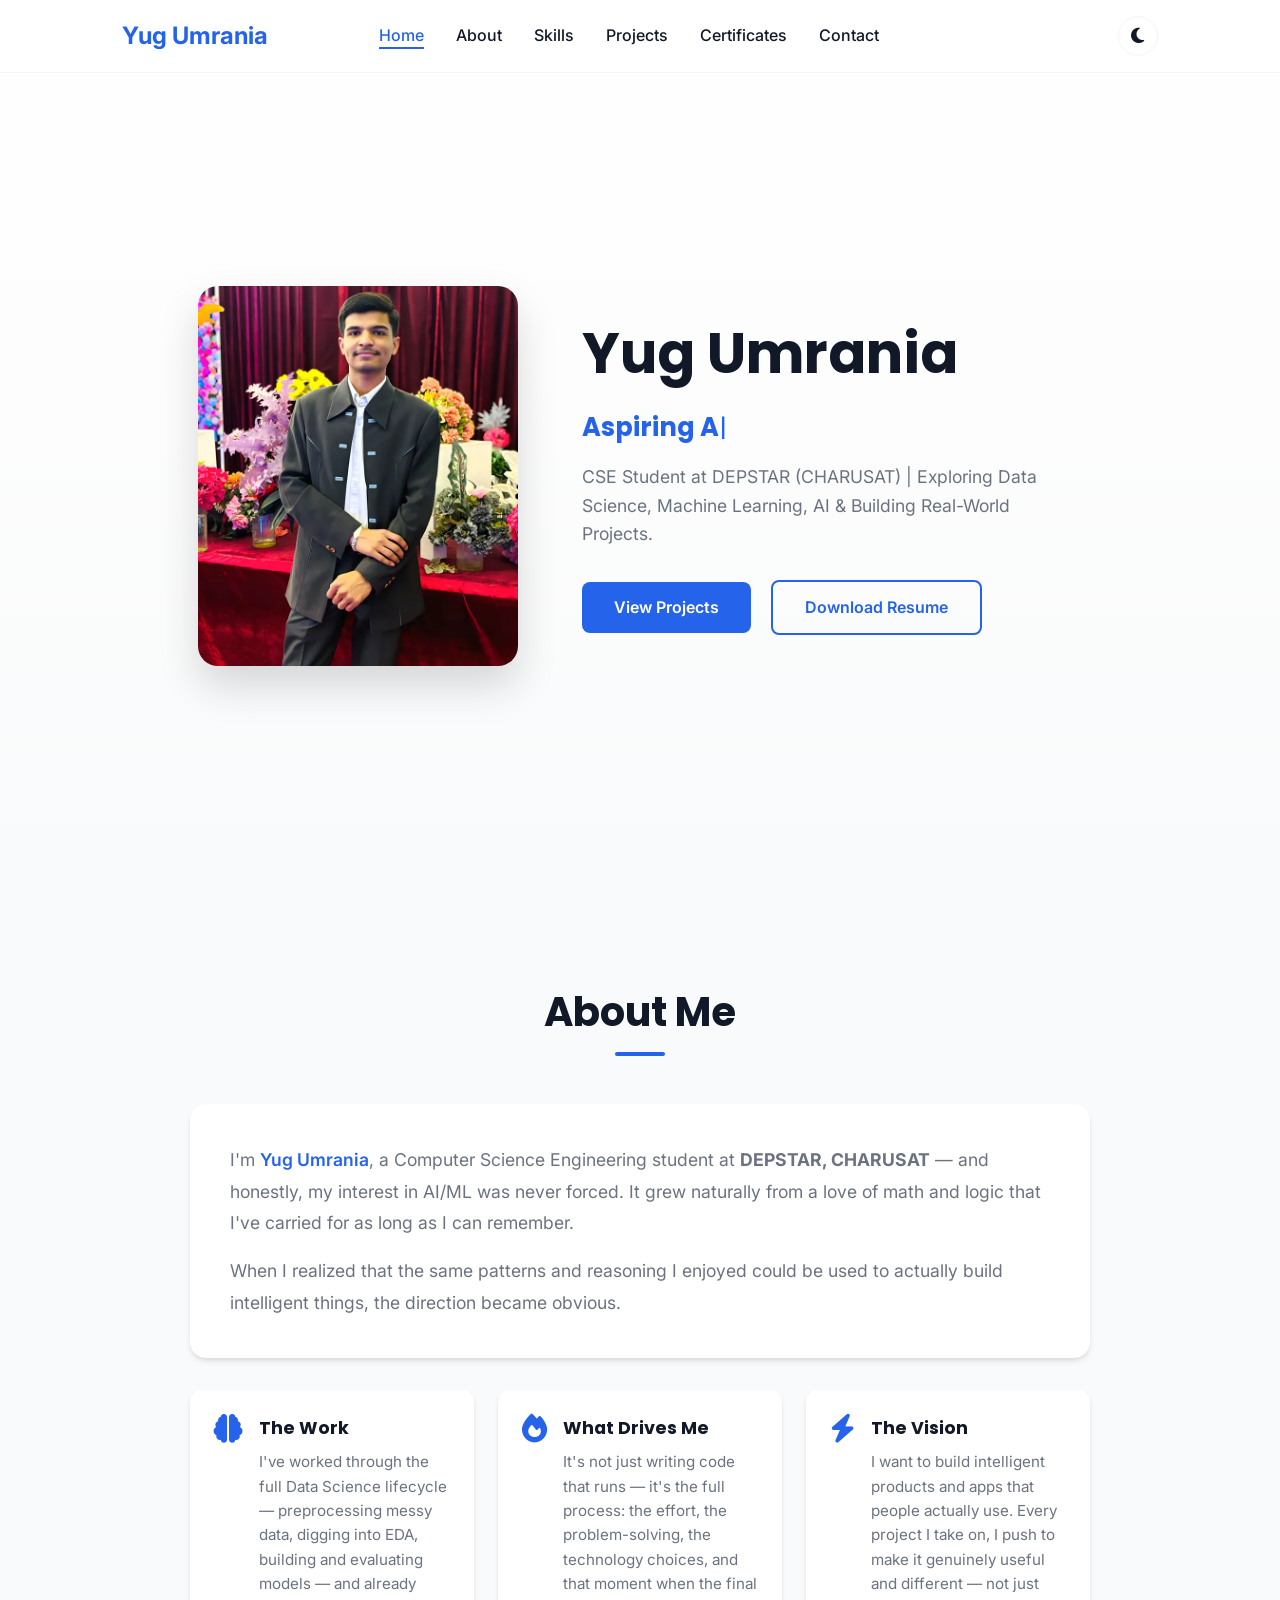
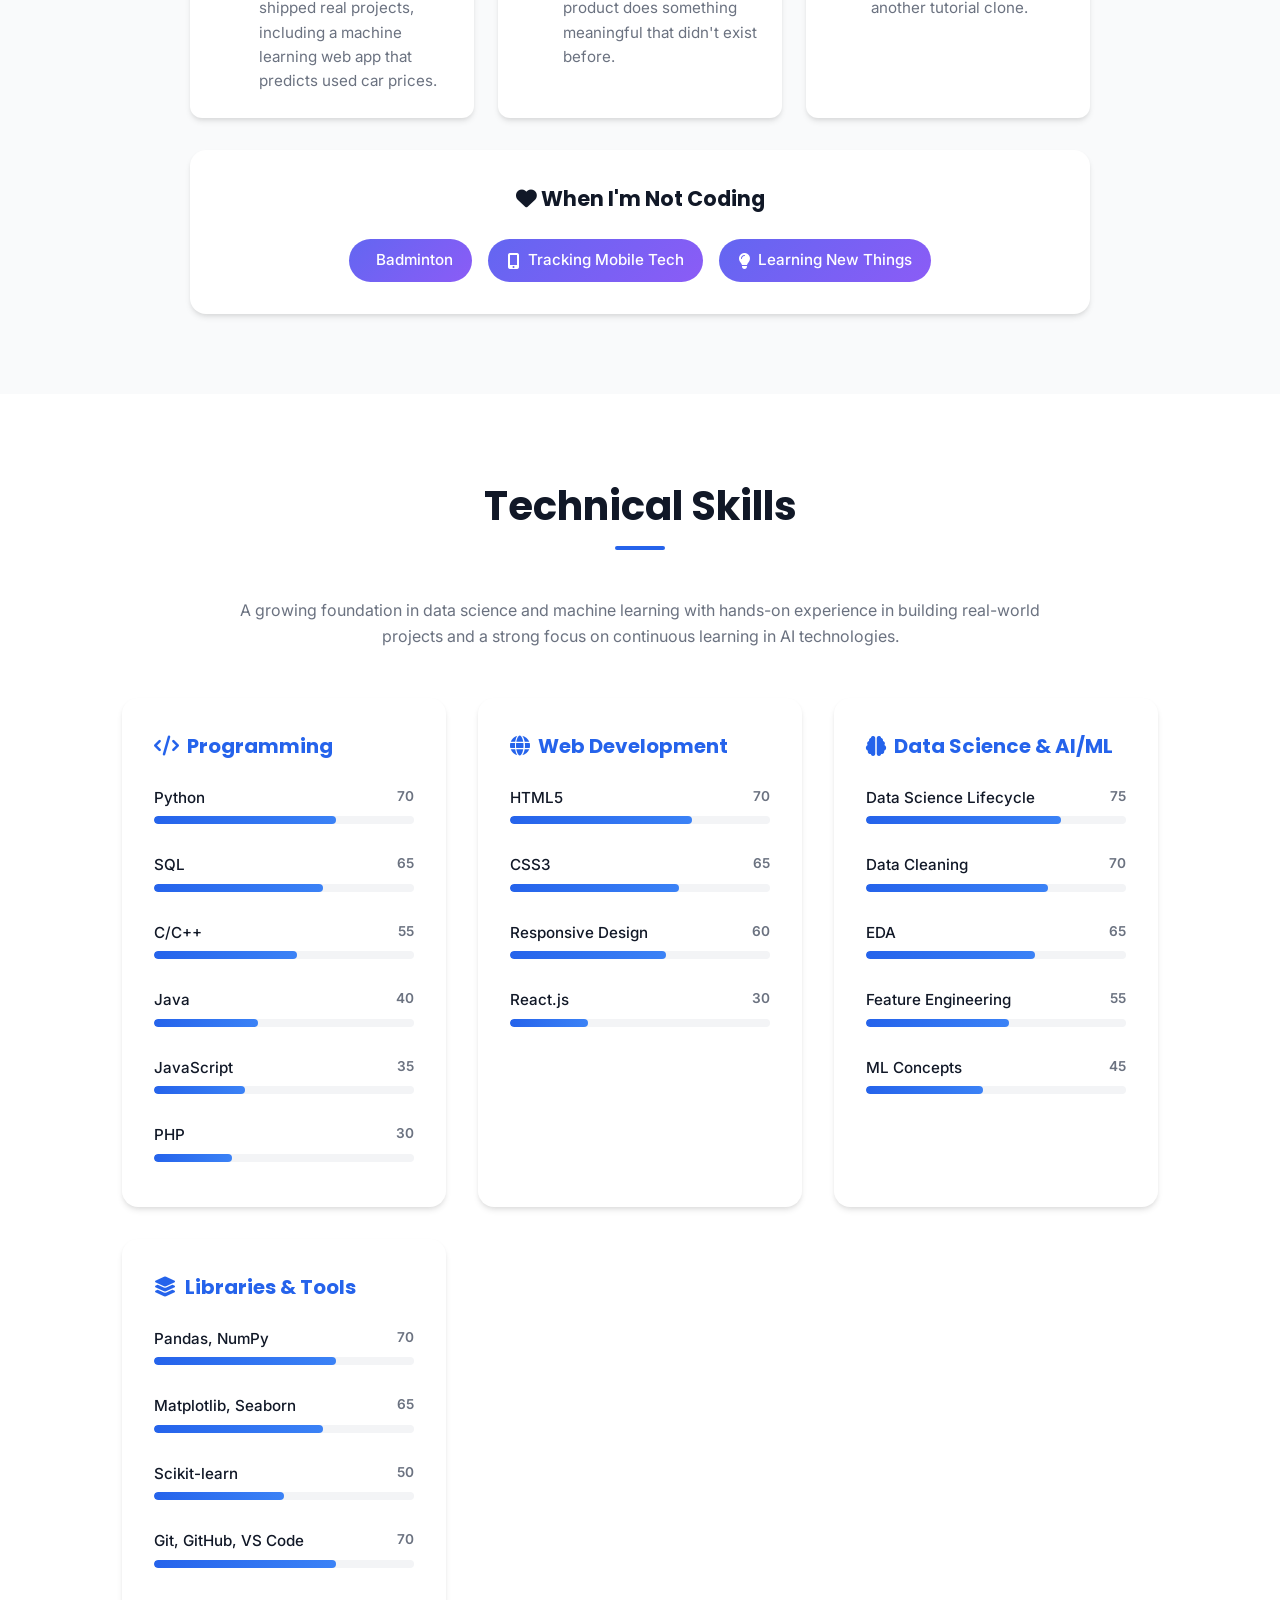
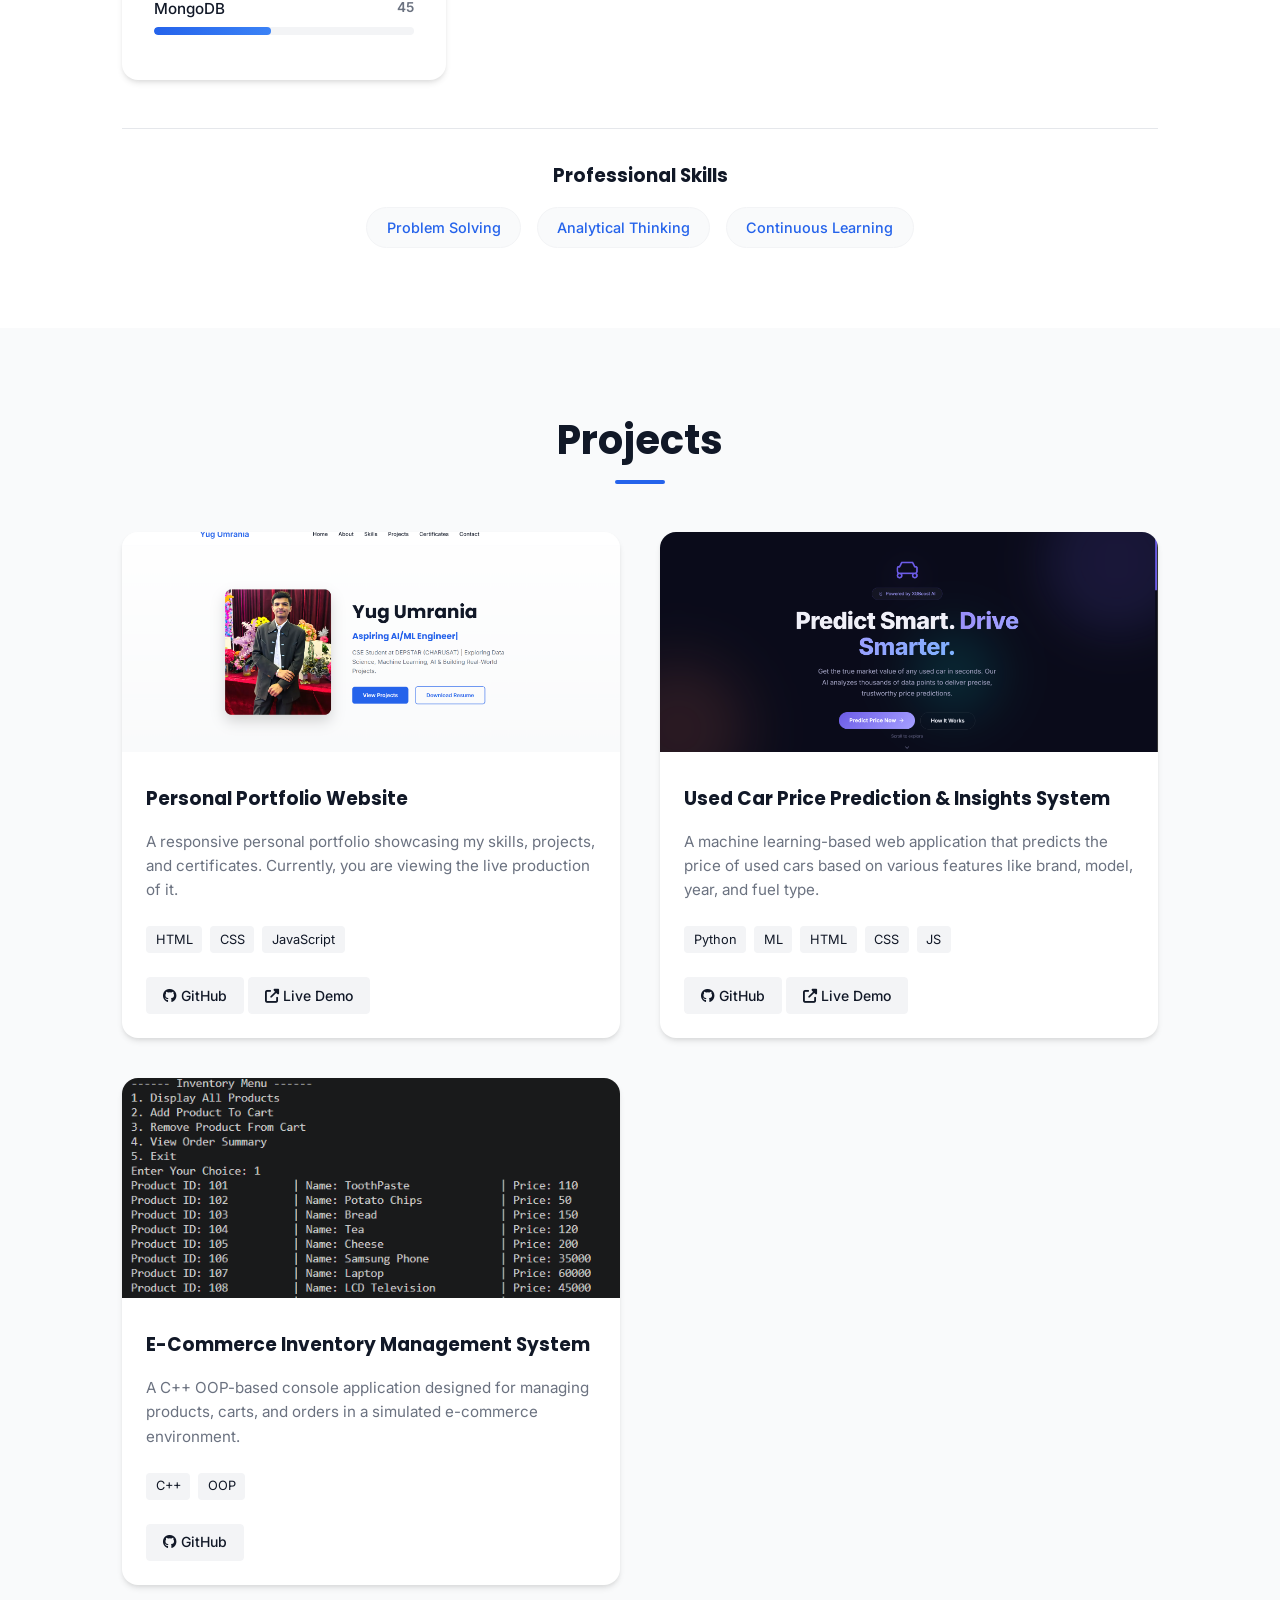
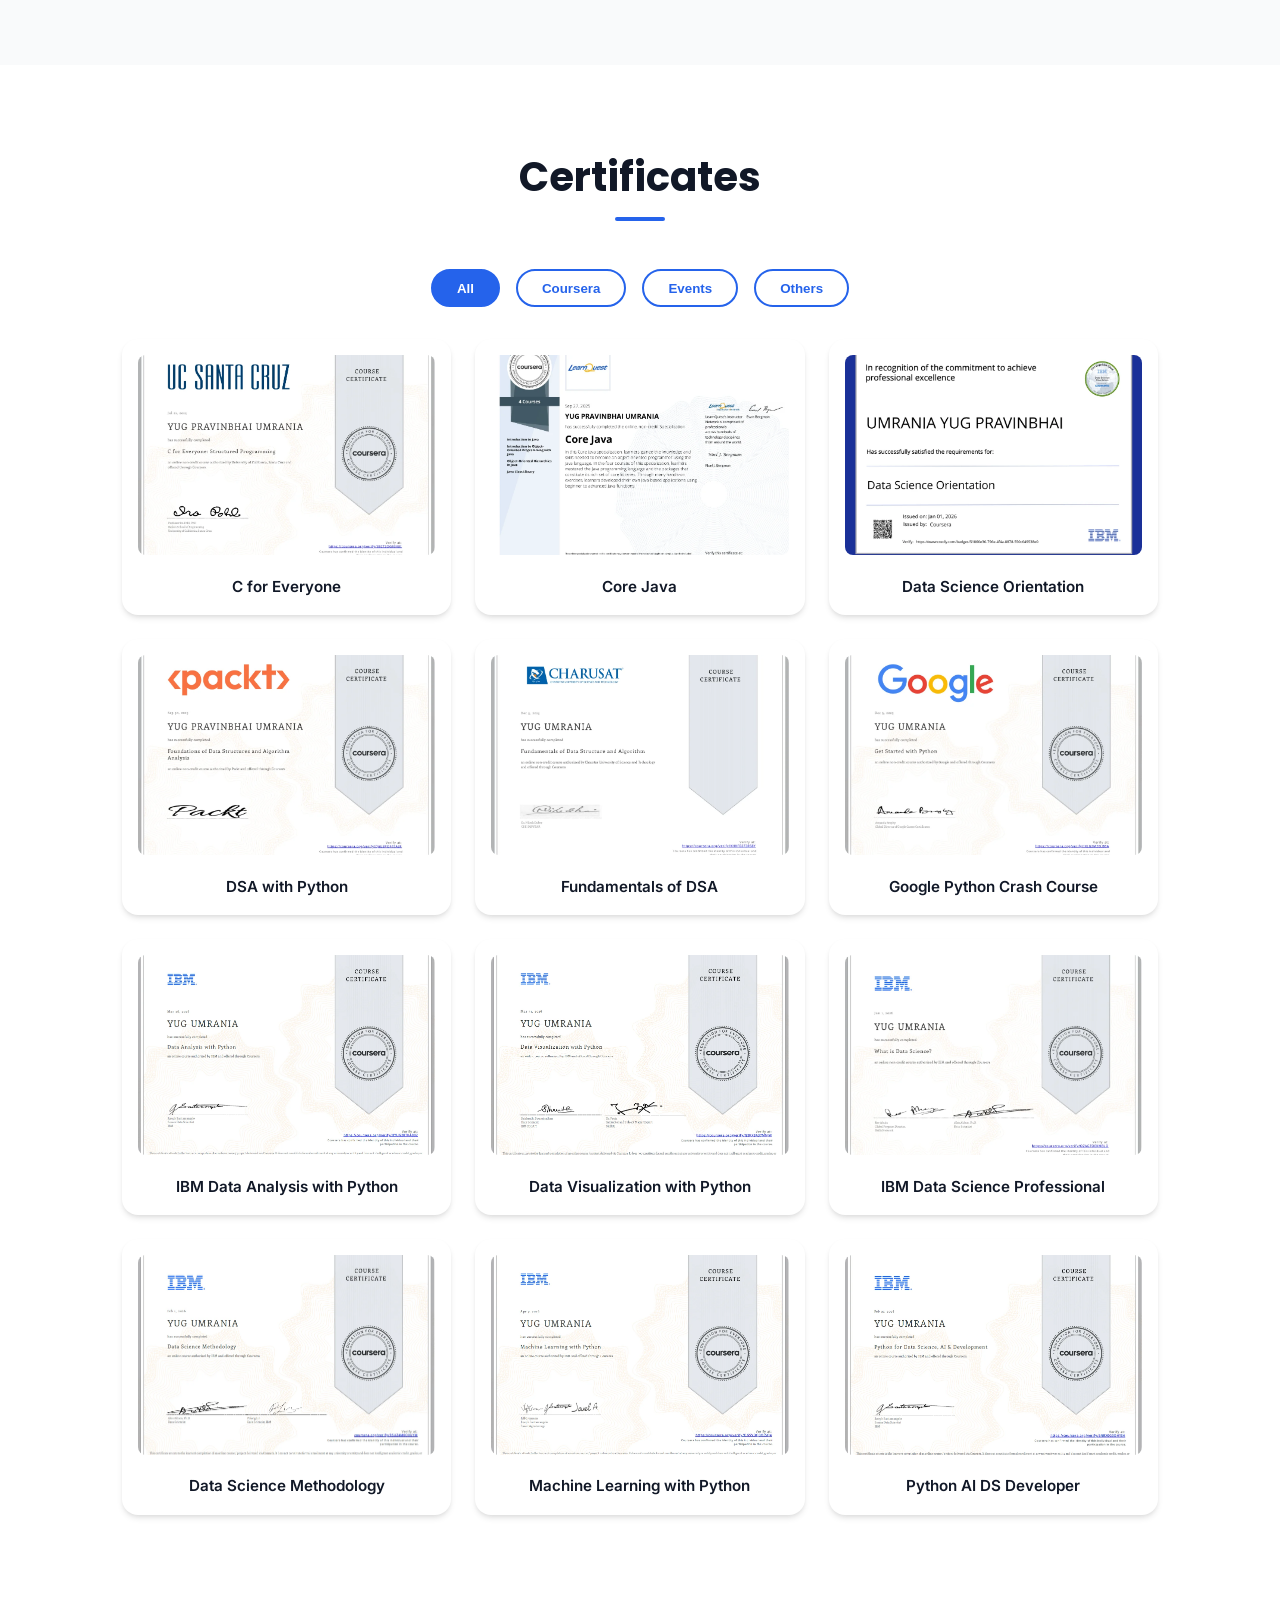
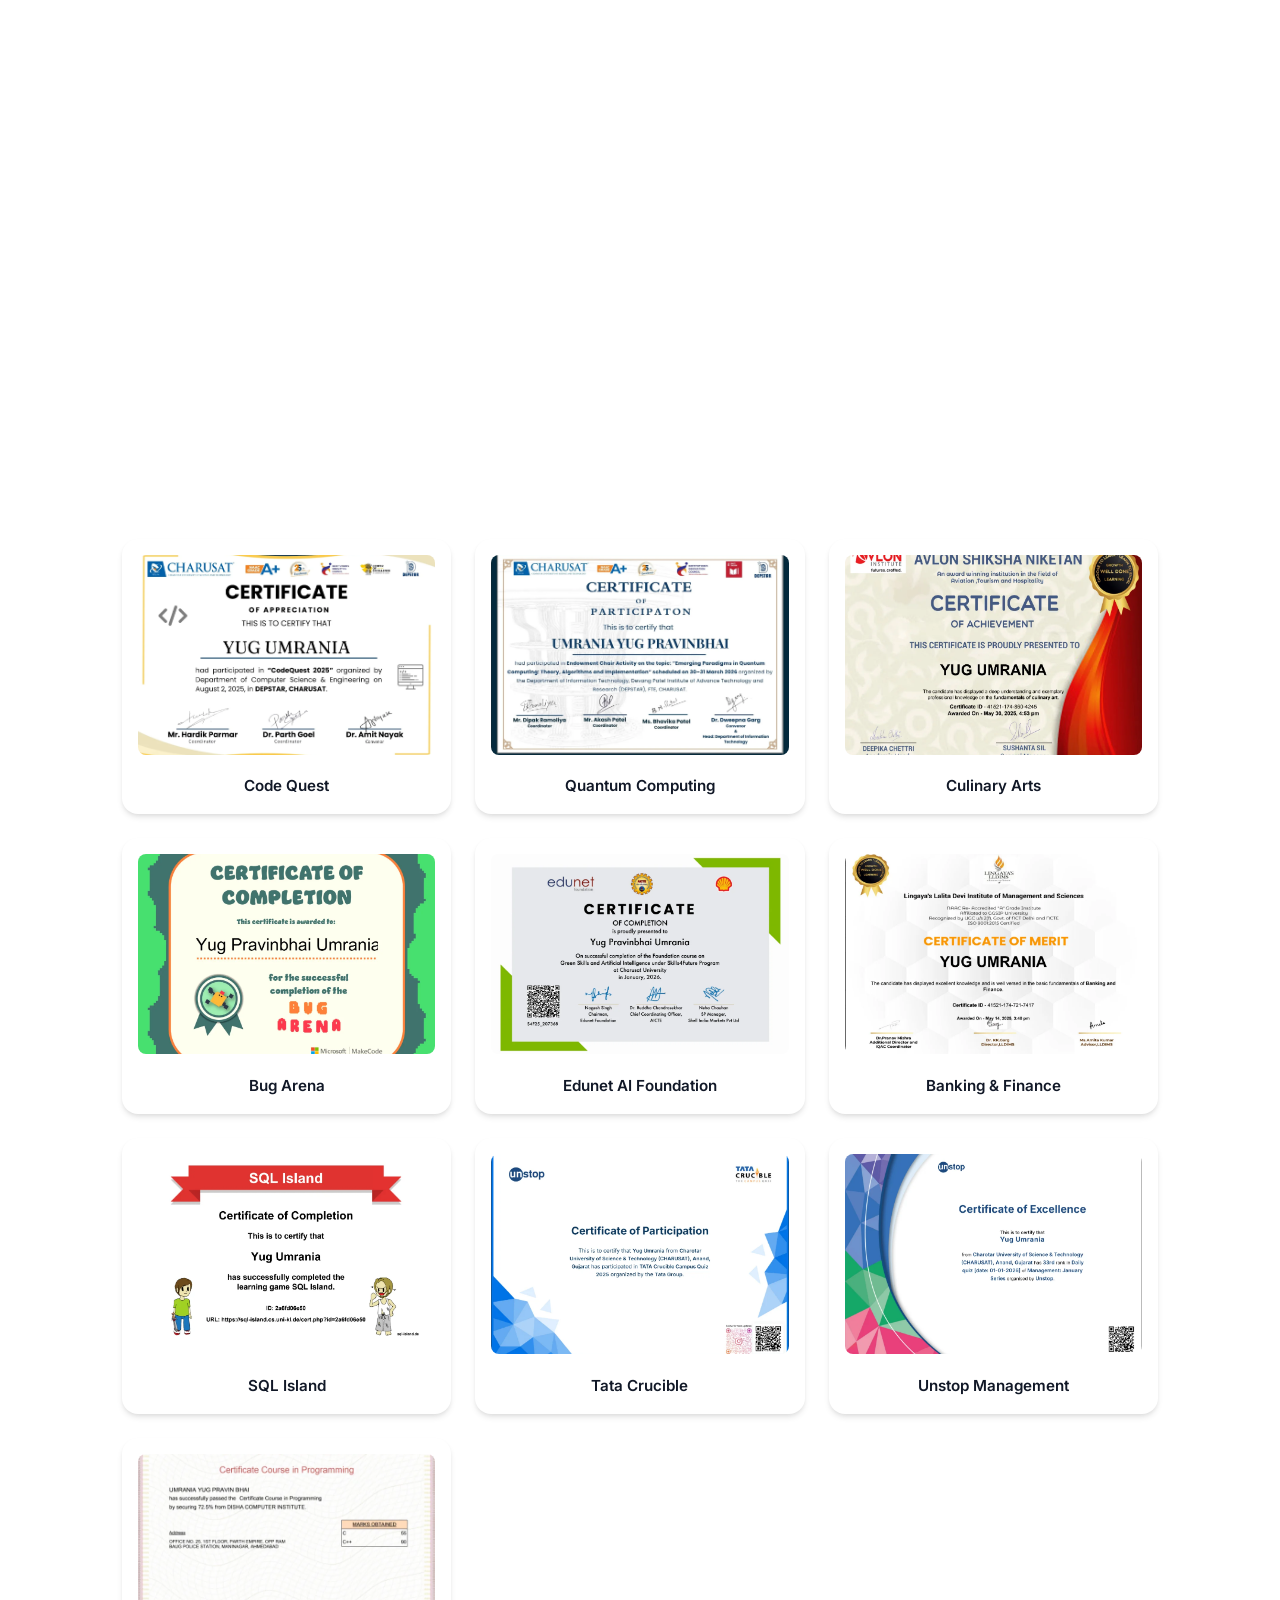
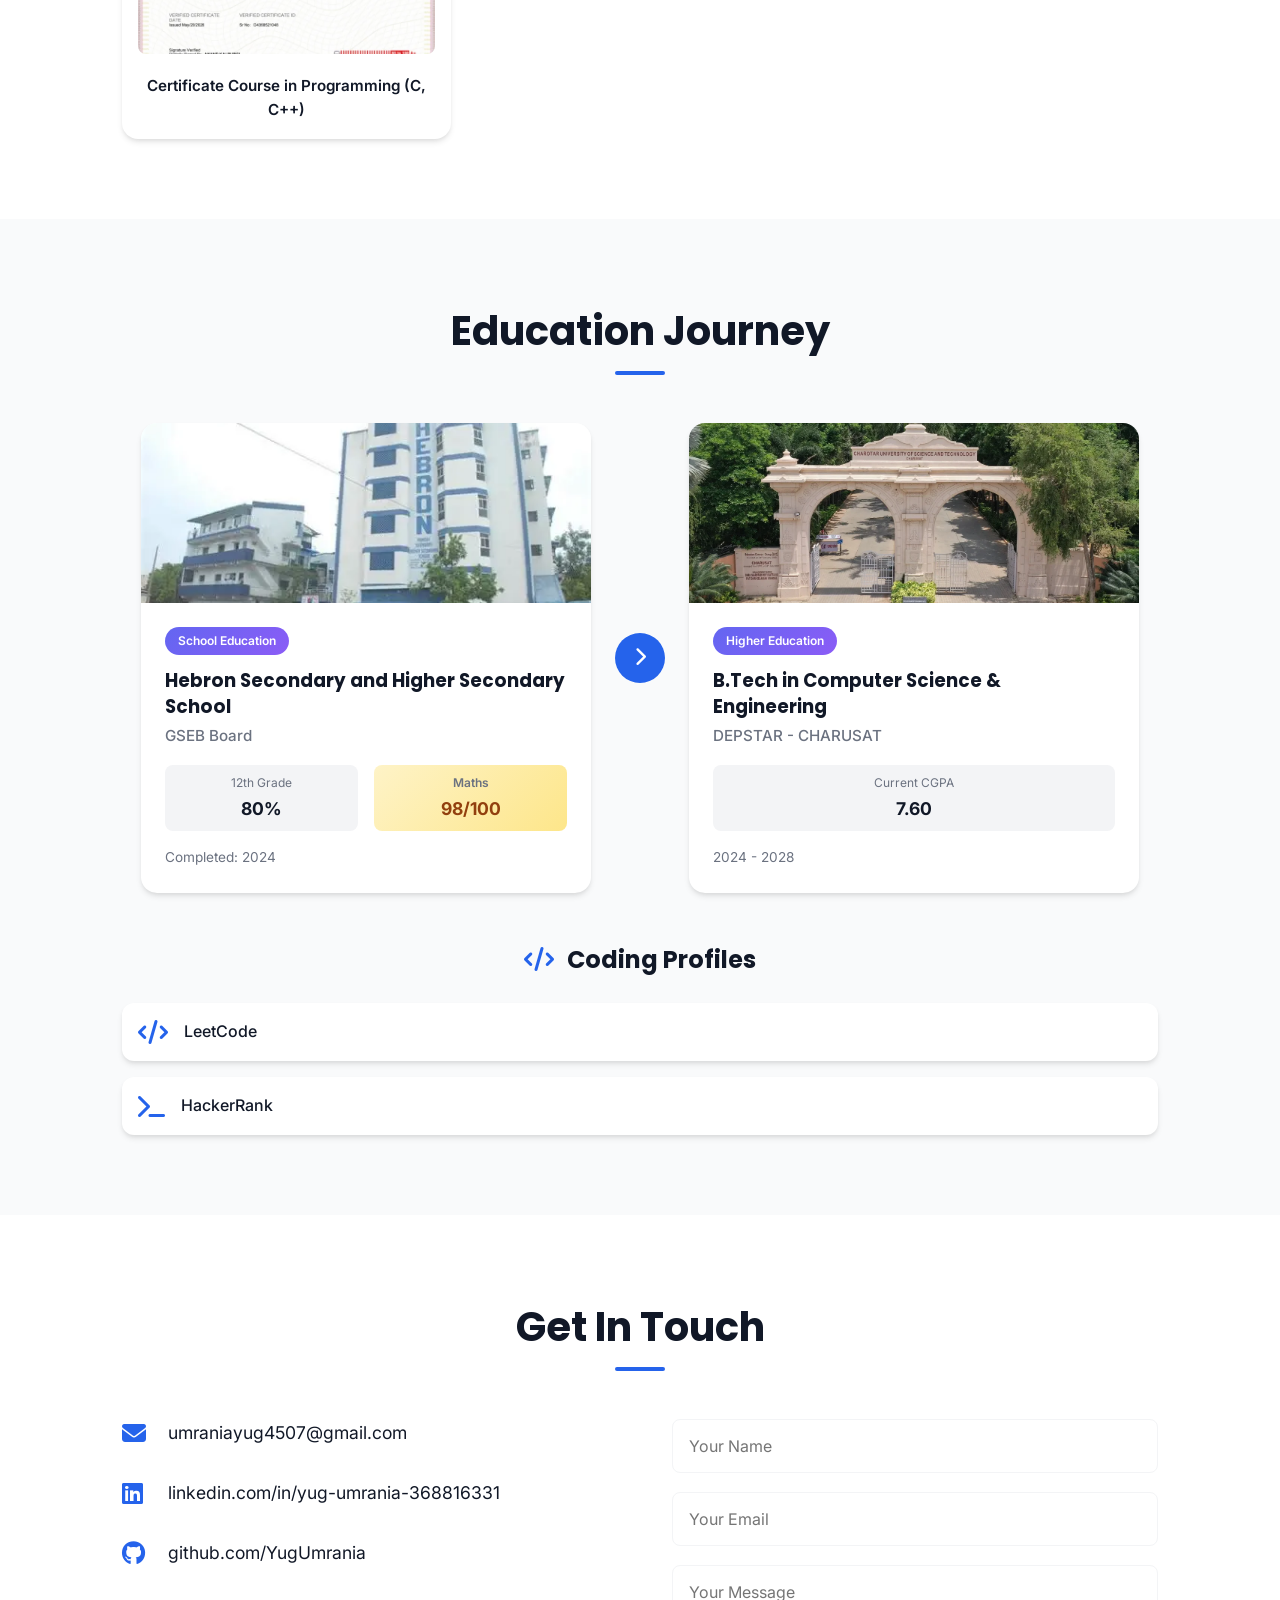
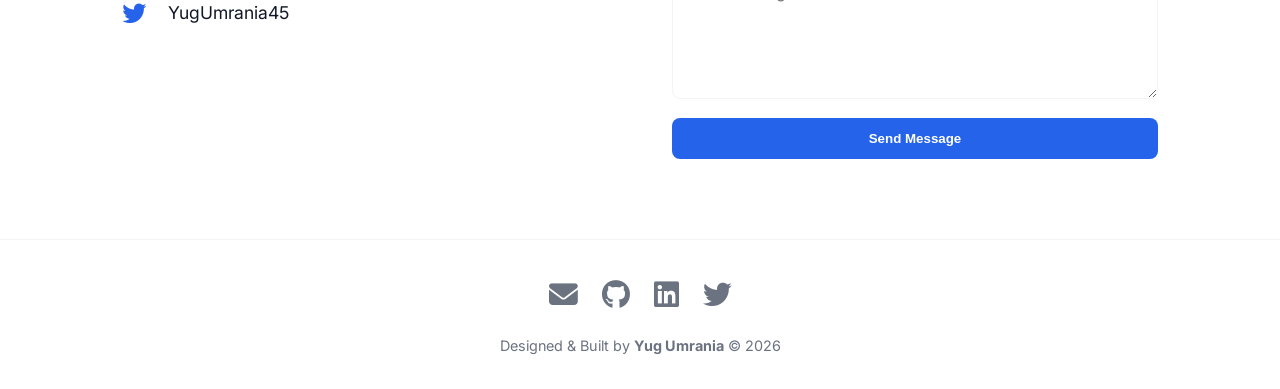
==== commit e5922b6b: "Updated Resume name" ====
--- a/index.html
+++ b/index.html
@@ -83,7 +83,7 @@
                     Building Real-World Projects.</p>
                 <div class="hero-btns fade-in">
                     <a href="#projects" class="btn btn-primary">View Projects</a>
-                    <a href="assets/resume/resume.pdf" class="btn btn-secondary" download>Download Resume</a>
+                    <a href="assets/resume/Yug_Umrania_Resume.pdf" class="btn btn-secondary" download>Download Resume</a>
                 </div>
             </div>
     </section>
@@ -816,4 +816,4 @@
     </div>
 </body>
 
-</html>+</html>
--- a/css/style.css
+++ b/css/style.css
@@ -1132,4 +1132,97 @@
     max-height: 90%;
     border-radius: 8px;
     box-shadow: 0 0 20px rgba(0, 0, 0, 0.5);
-}+}
+
+/* Live Demo Modal */
+.modal-overlay {
+    display: none;
+    position: fixed;
+    top: 0;
+    left: 0;
+    width: 100%;
+    height: 100%;
+    background: rgba(0, 0, 0, 0.6);
+    z-index: 9999;
+    justify-content: center;
+    align-items: center;
+    animation: fadeIn 0.3s ease;
+}
+
+.modal-overlay.active {
+    display: flex;
+}
+
+.modal-content {
+    background: var(--white);
+    border-radius: 1rem;
+    padding: 2.5rem 2rem;
+    max-width: 420px;
+    width: 90%;
+    text-align: center;
+    position: relative;
+    box-shadow: var(--shadow-lg);
+    animation: scaleIn 0.3s ease;
+}
+
+.modal-close {
+    position: absolute;
+    top: 0.6rem;
+    right: 1rem;
+    background: none;
+    border: none;
+    font-size: 1.8rem;
+    cursor: pointer;
+    color: var(--text-sub);
+    transition: var(--transition);
+    line-height: 1;
+}
+
+.modal-close:hover {
+    color: var(--text-main);
+}
+
+.modal-icon {
+    font-size: 3rem;
+    color: #22c55e;
+    margin-bottom: 1rem;
+}
+
+.modal-content h3 {
+    font-size: 1.4rem;
+    margin-bottom: 0.8rem;
+    color: var(--text-main);
+}
+
+.modal-content p {
+    color: var(--text-sub);
+    font-size: 0.95rem;
+    line-height: 1.6;
+    margin-bottom: 1.5rem;
+}
+
+.modal-btn {
+    padding: 0.7rem 2rem;
+    background: var(--primary);
+    color: #ffffff;
+    border: none;
+    border-radius: 0.5rem;
+    font-size: 0.95rem;
+    font-weight: 600;
+    cursor: pointer;
+    transition: var(--transition);
+}
+
+.modal-btn:hover {
+    background: var(--primary-hover);
+}
+
+@keyframes fadeIn {
+    from { opacity: 0; }
+    to { opacity: 1; }
+}
+
+@keyframes scaleIn {
+    from { transform: scale(0.9); opacity: 0; }
+    to { transform: scale(1); opacity: 1; }
+}
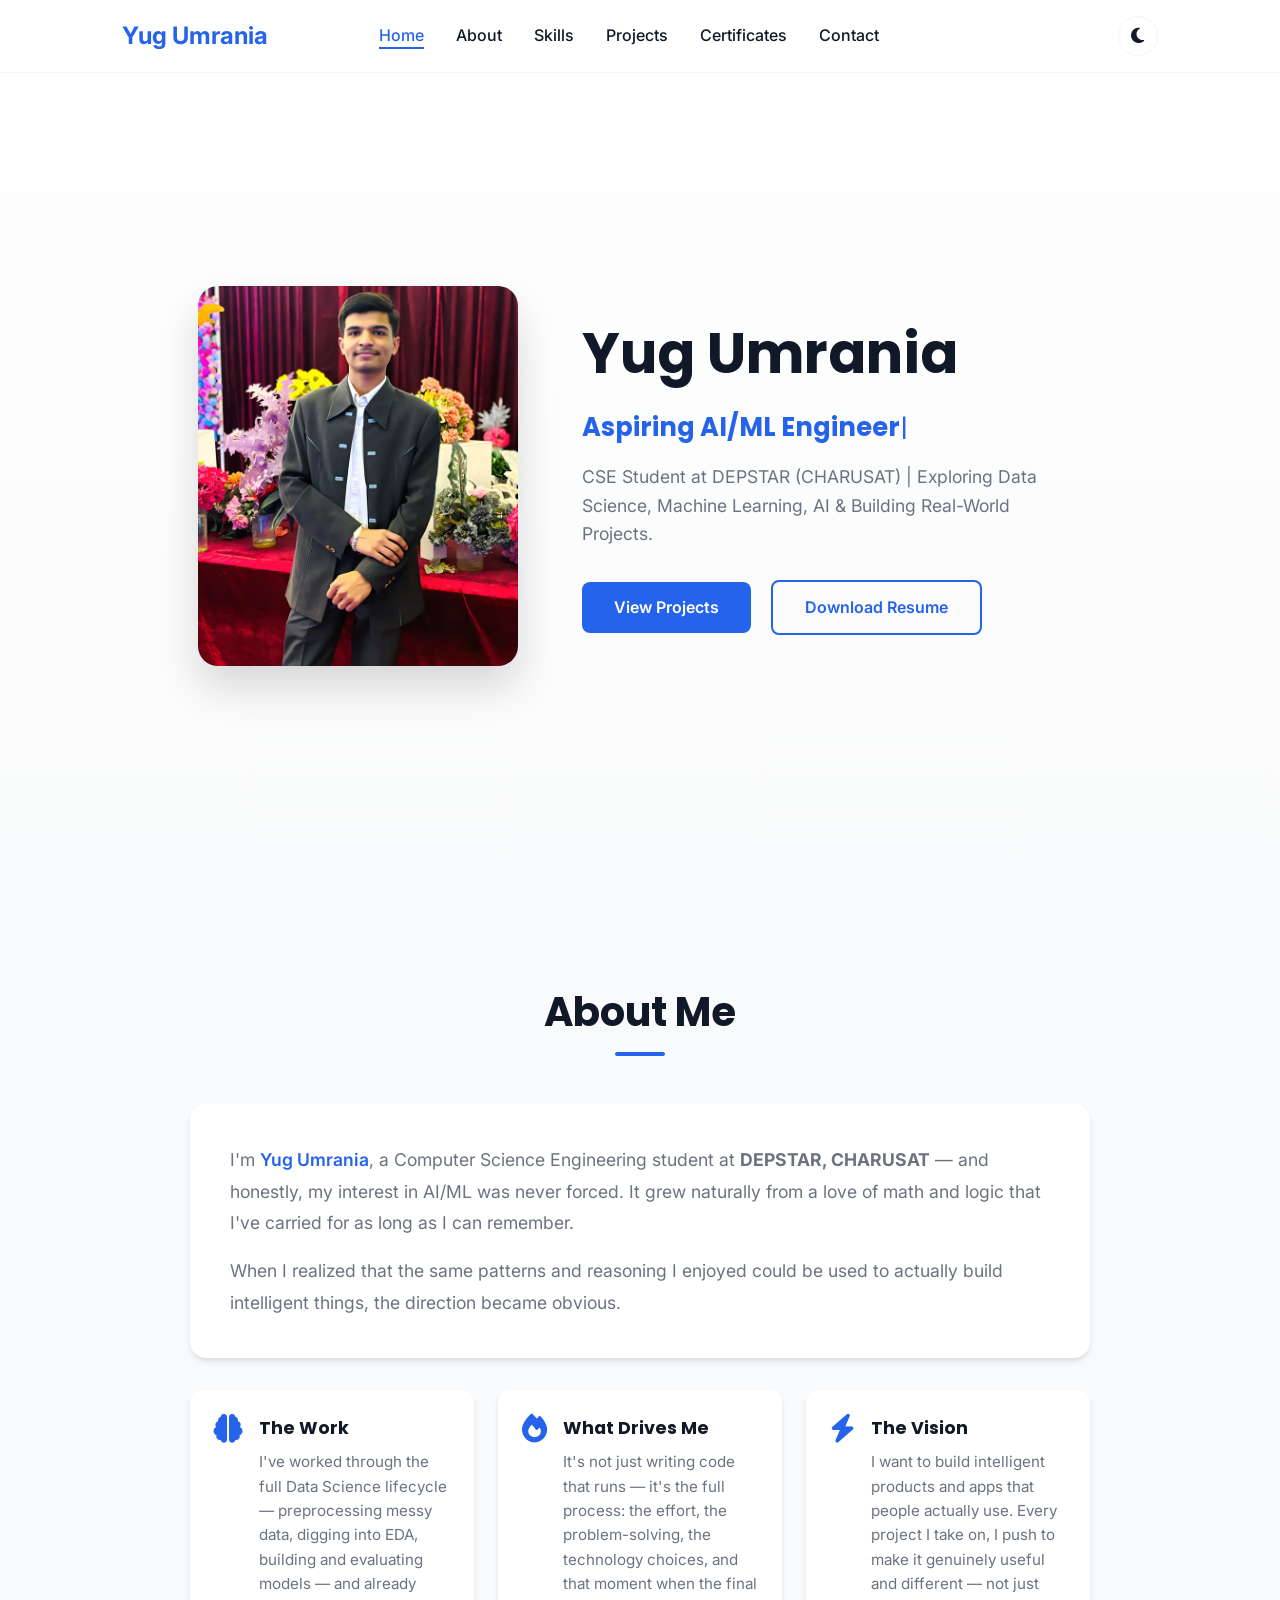
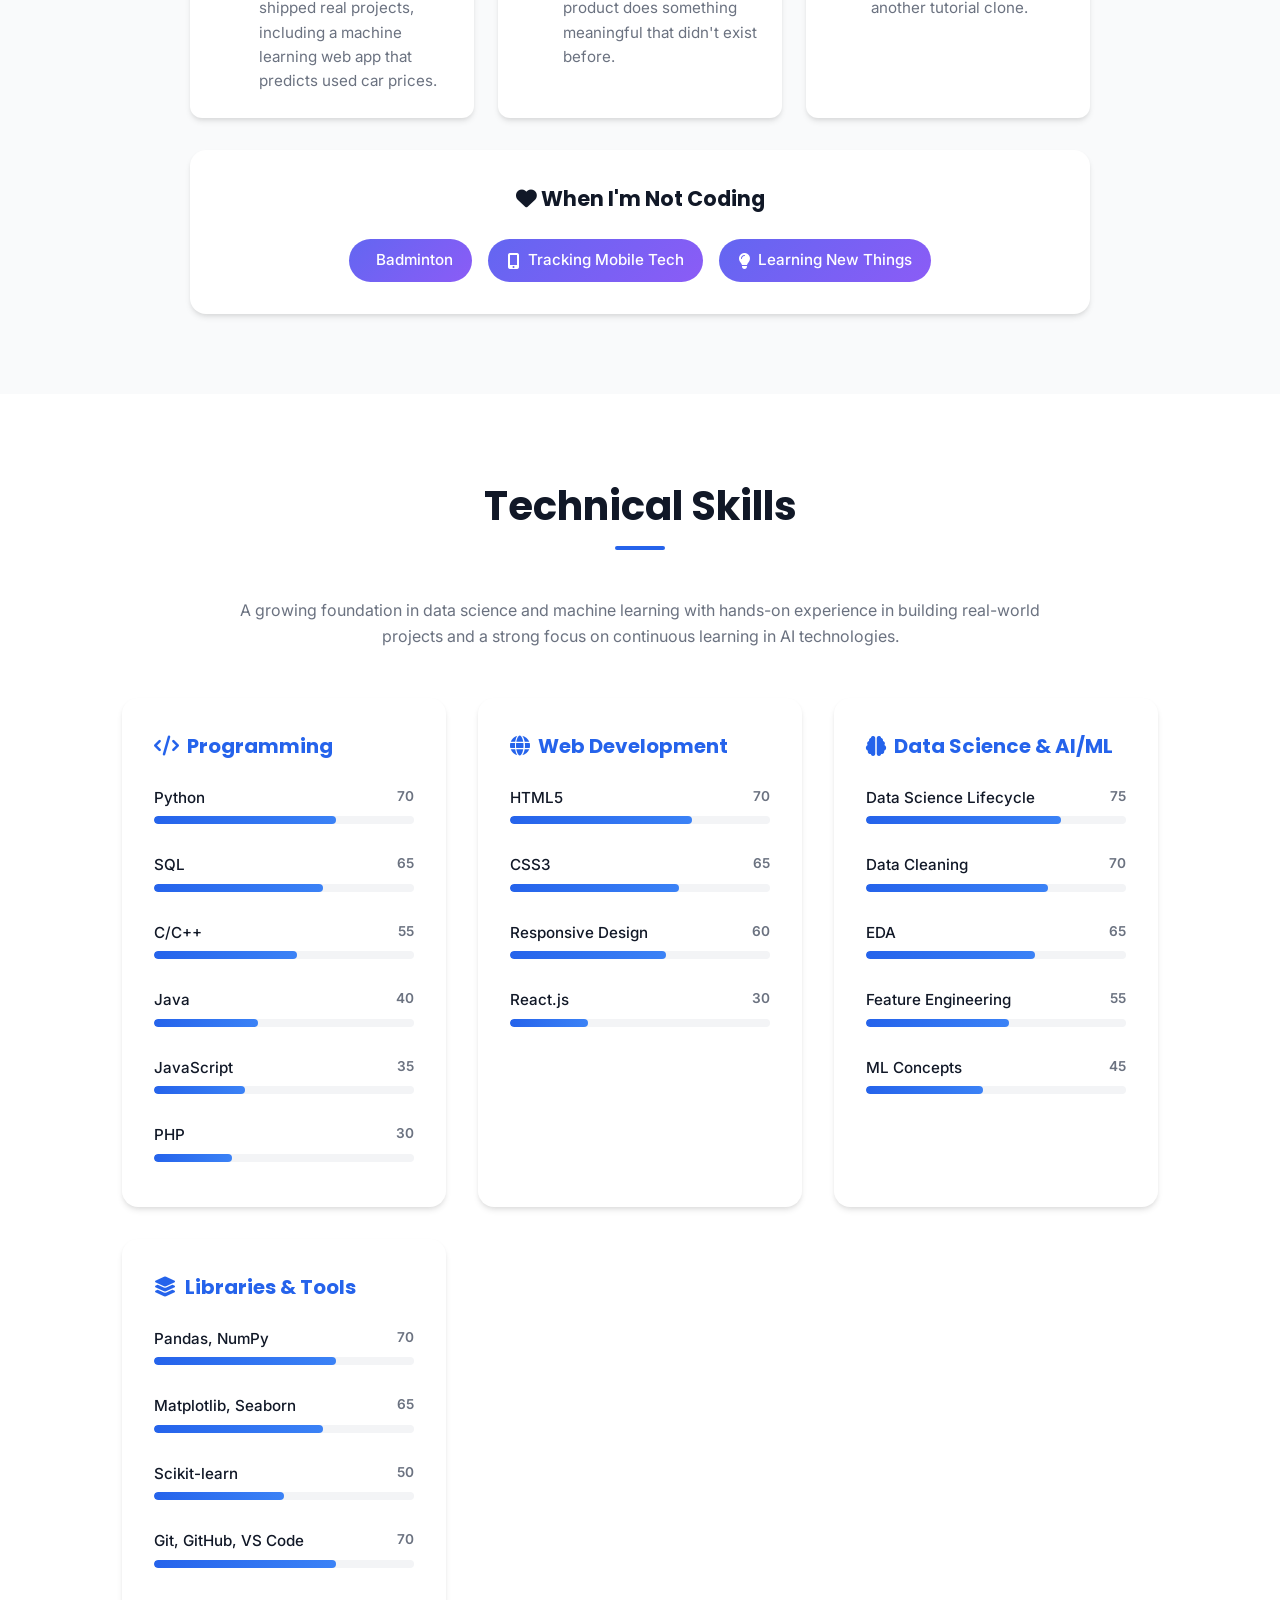
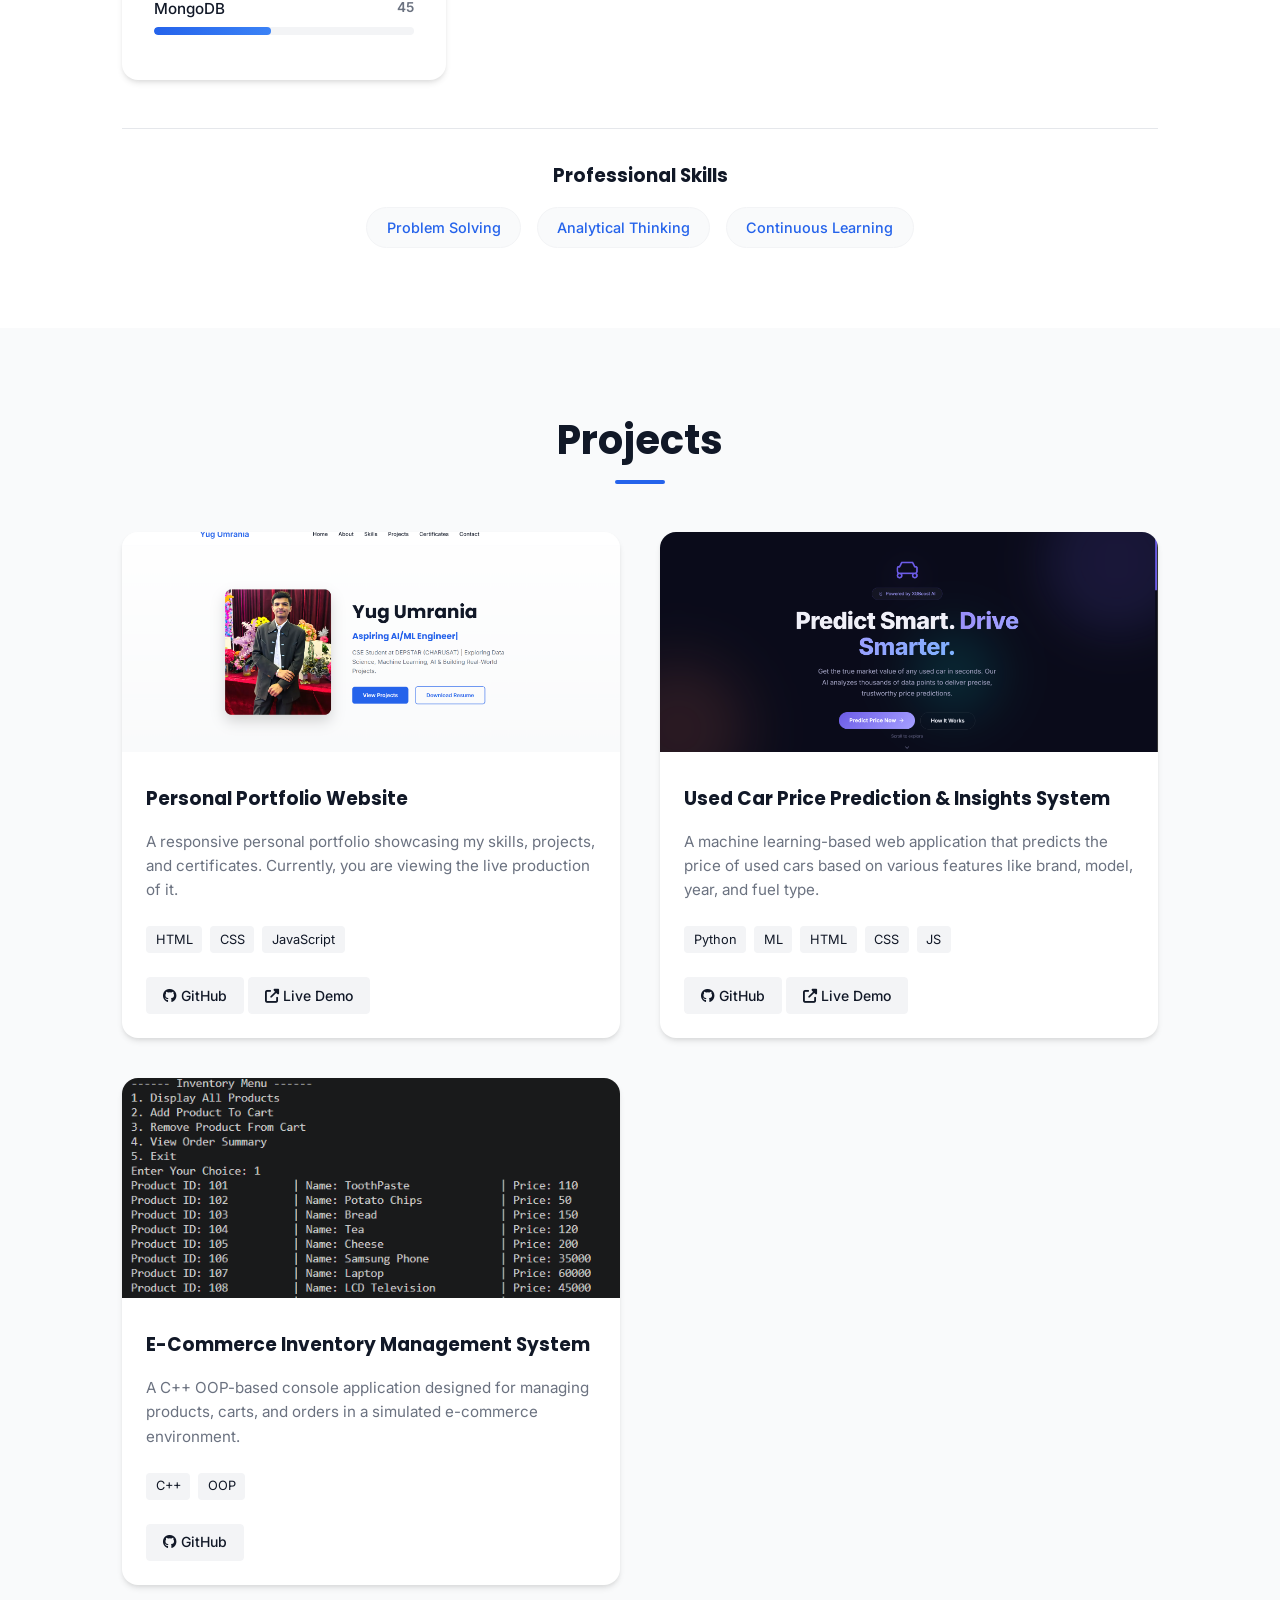
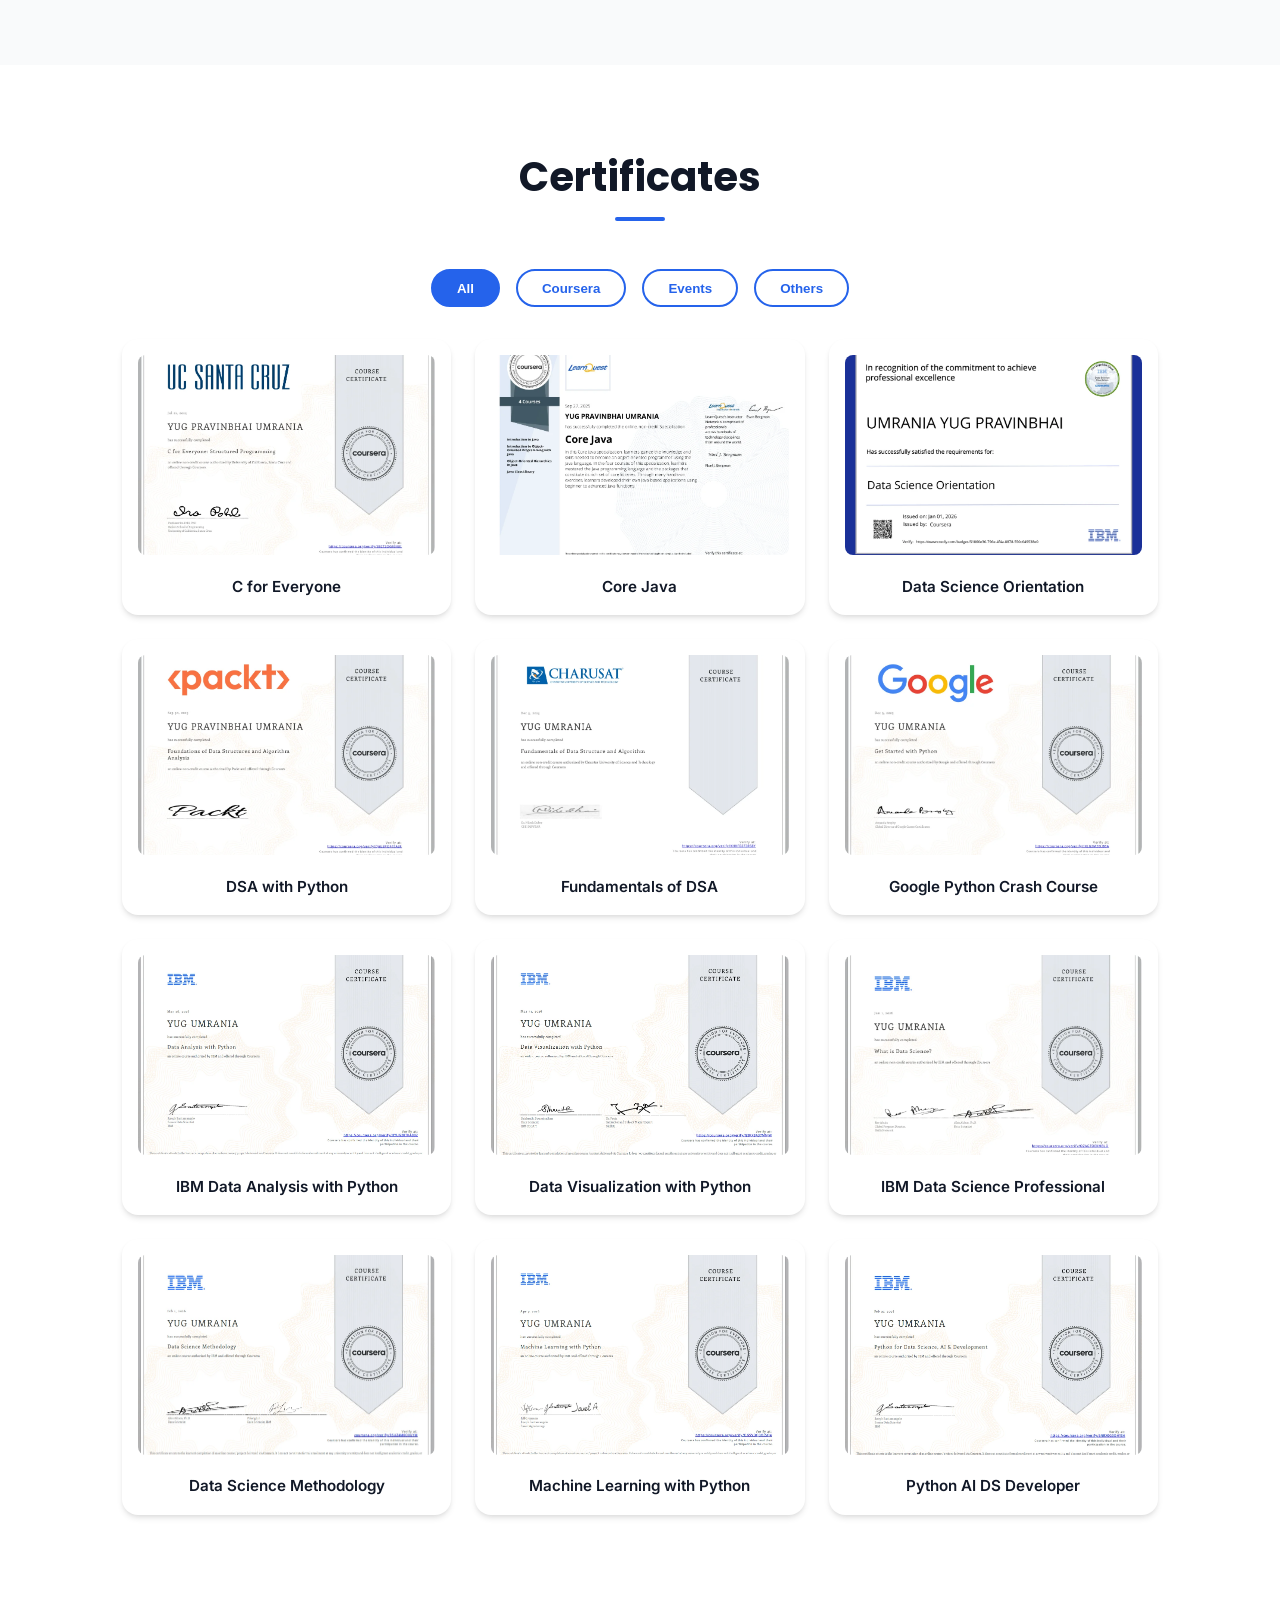
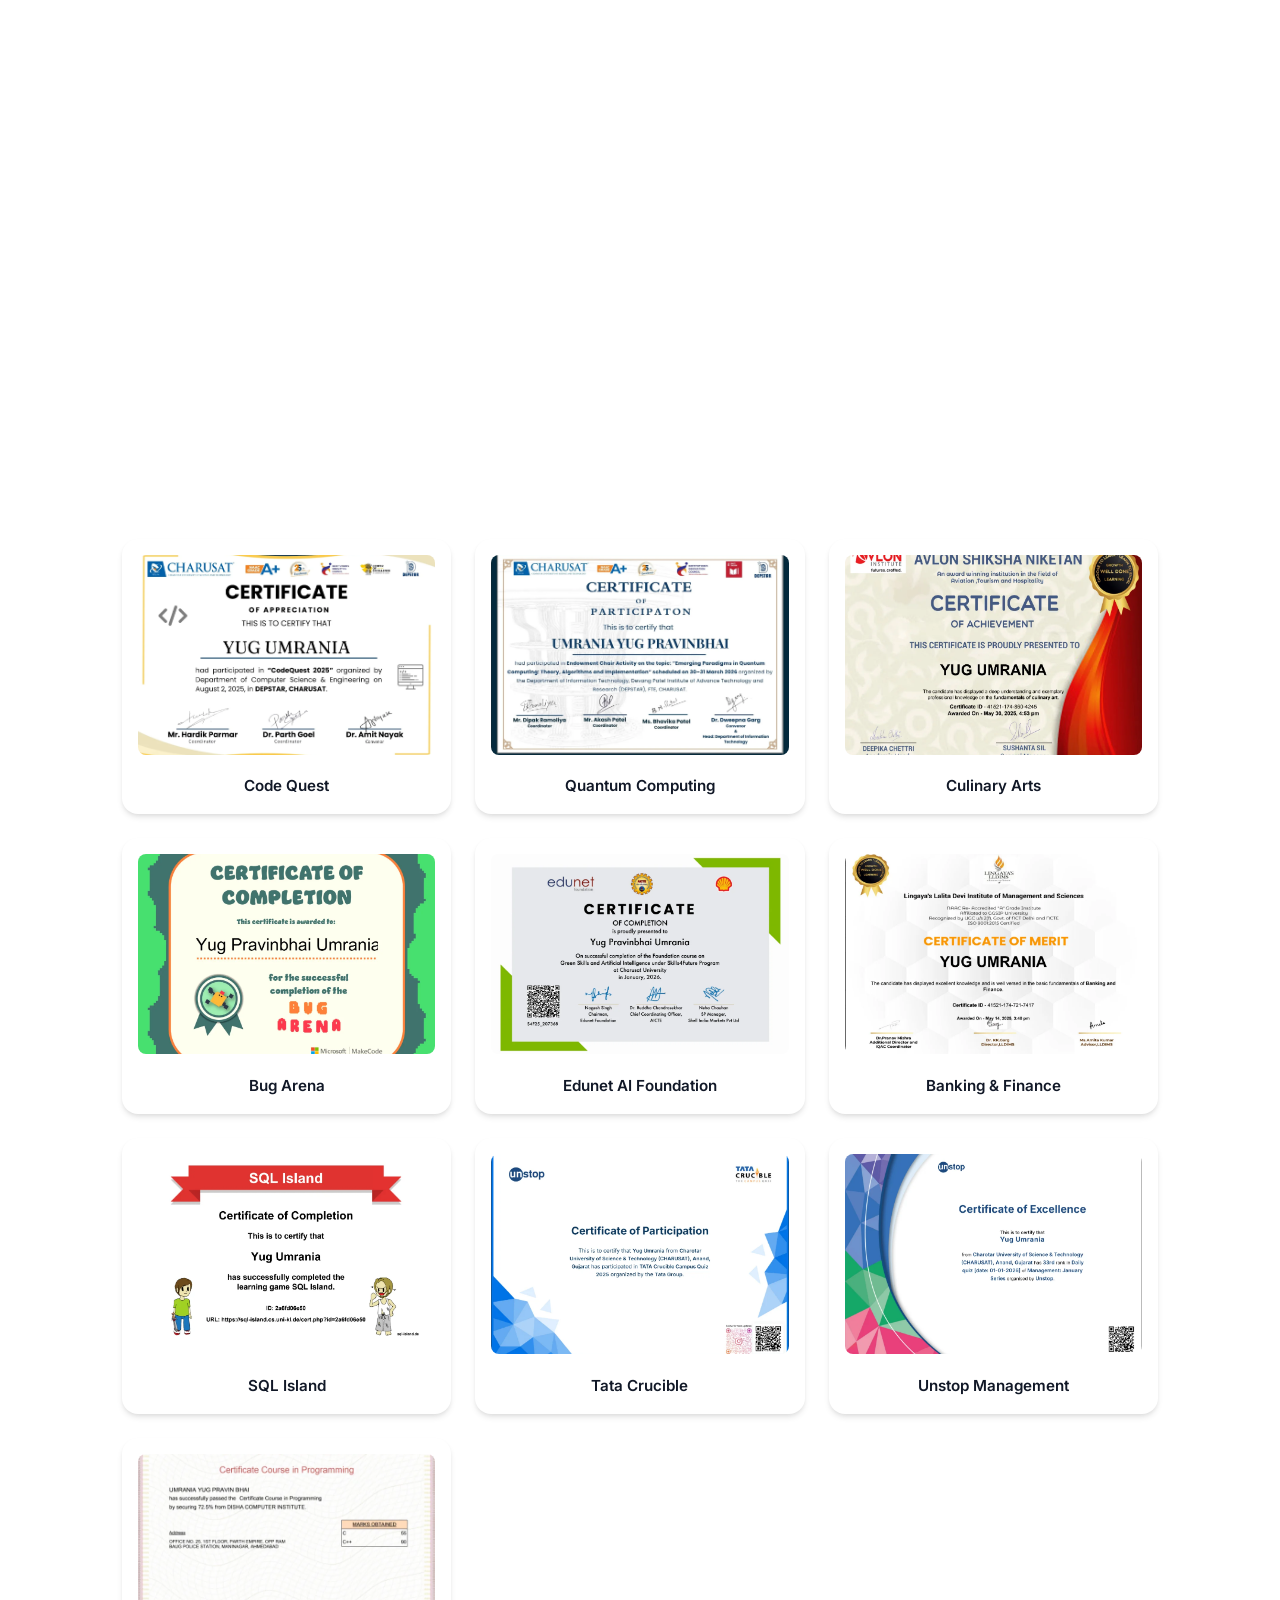
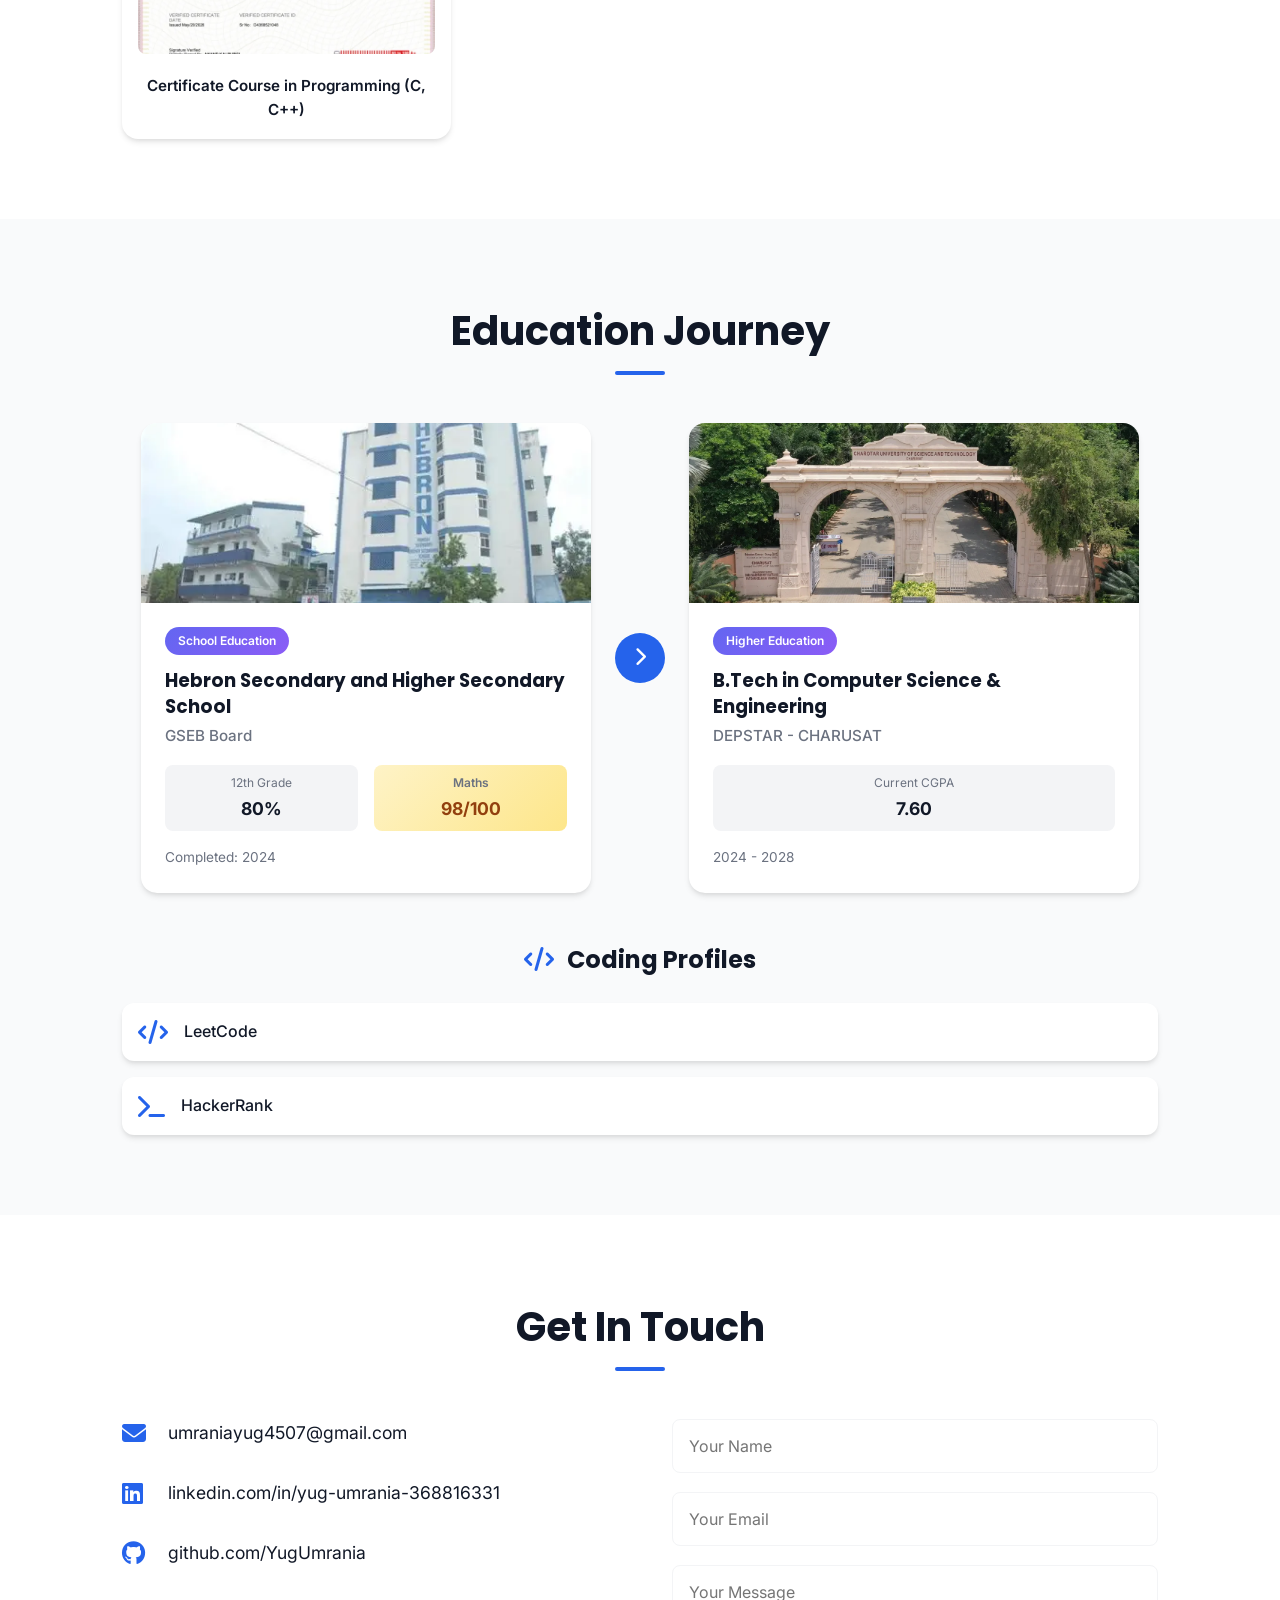
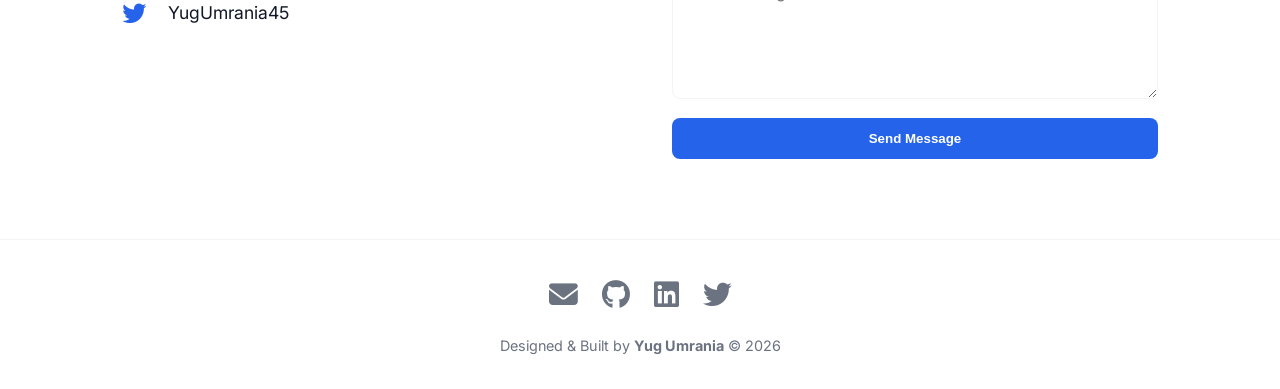
==== commit d39577e3: "Name change for resume" ====
--- a/index.html
+++ b/index.html
@@ -83,7 +83,7 @@
                     Building Real-World Projects.</p>
                 <div class="hero-btns fade-in">
                     <a href="#projects" class="btn btn-primary">View Projects</a>
-                    <a href="assets/resume/Yug_Umrania_Resume.pdf" class="btn btn-secondary" download>Download Resume</a>
+                    <a href="assets/resume/Yug_Umrania_Resume_.pdf" class="btn btn-secondary" download>Download Resume</a>
                 </div>
             </div>
     </section>
